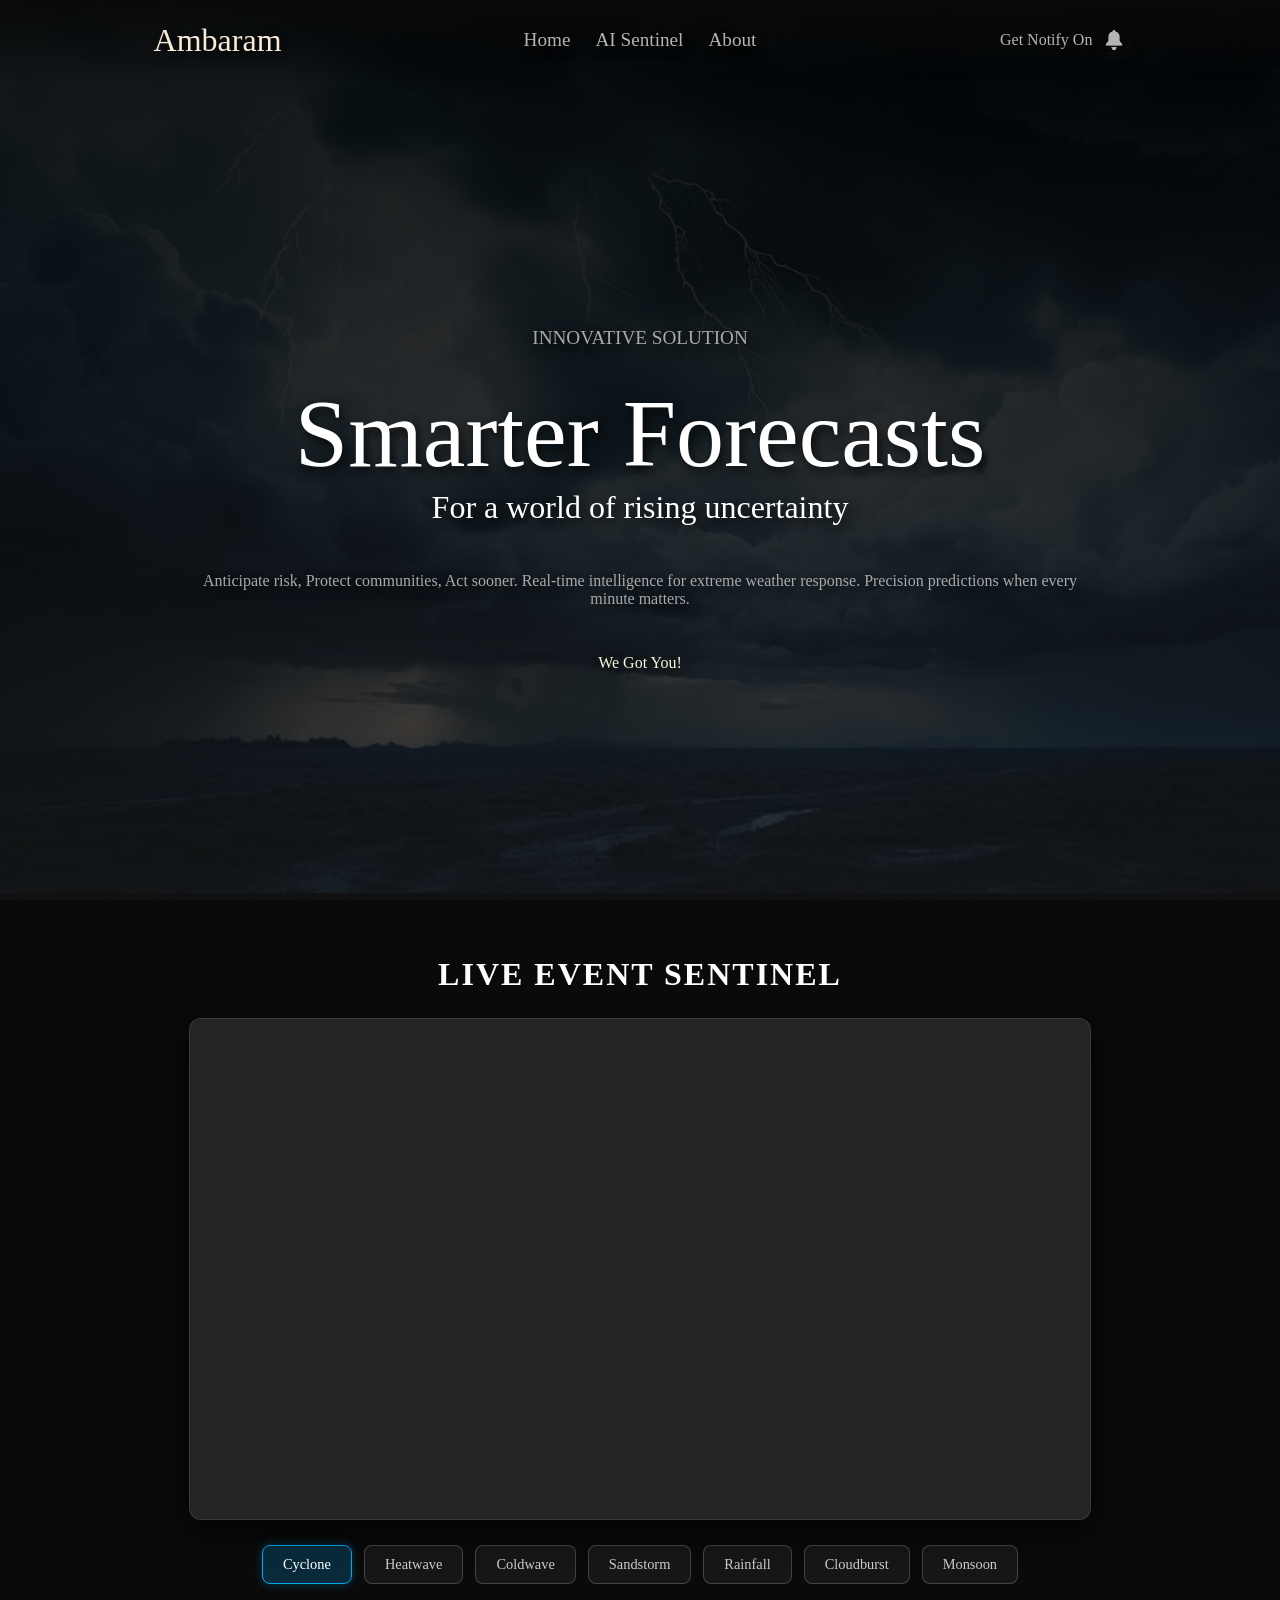
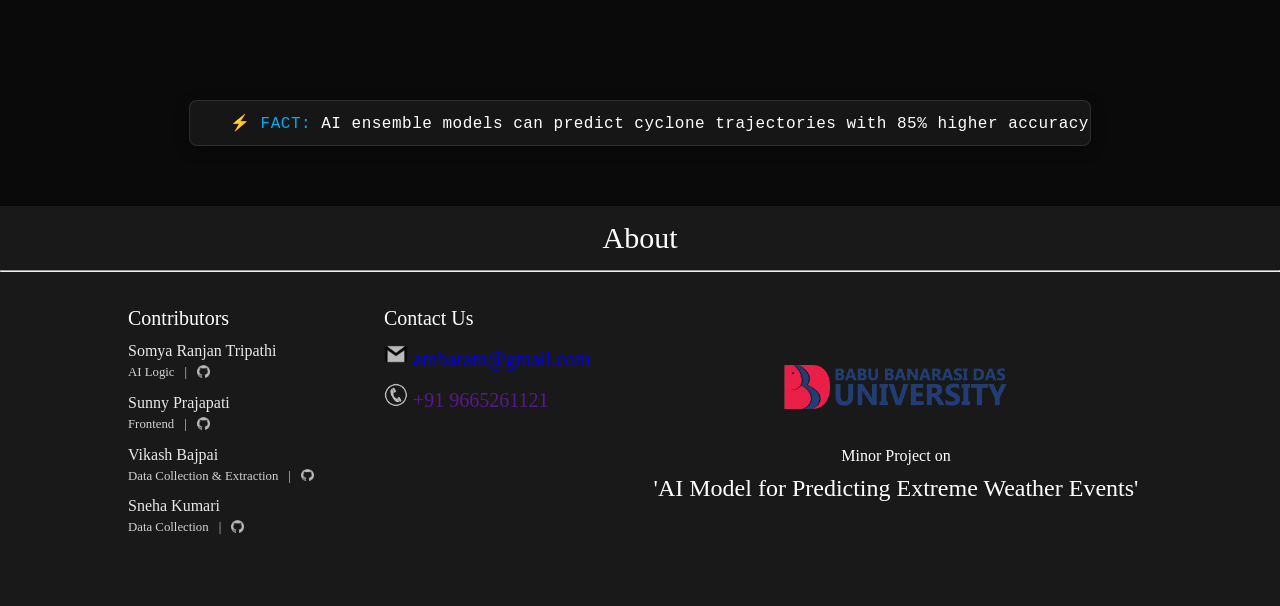
==== frontend/index.html @ 075142bf "dashboard reverse pooling version 2.6" ====
<!doctype html>

<html lang="en">
    <head>
        <meta charset="UTF-8" />

        <meta name="viewport" content="width=device-width, initial-scale=1.0" />

        <title>Ambaram Sentinel</title>

        <link rel="stylesheet" href="ambaram.css" />

        <link rel="stylesheet" href="media.css" />

        <style>
            /* Protected Button Styles */

            .event-btn {
                background: rgba(255, 255, 255, 0.05) !important;

                color: #ccc !important;

                border: 1px solid rgba(255, 255, 255, 0.2) !important;

                padding: 10px 20px !important;

                border-radius: 8px !important;

                cursor: pointer !important;

                font-size: 0.9rem !important;

                transition: all 0.3s ease !important;

                font-family: inherit !important;

                display: inline-block !important;

                white-space: nowrap !important;

                margin: 0 !important;

                width: auto !important;
            }

            .event-btn:hover,
            .event-btn.active {
                background: rgba(0, 170, 255, 0.2) !important;

                border-color: #00acee !important;

                color: #fff !important;

                box-shadow: 0 0 10px rgba(0, 170, 255, 0.3) !important;
            }

            /* Ticker Styles */

            .fact-ticker-container {
                width: 100%;

                max-width: 900px;

                margin: 20px auto 60px auto; /* Provides space between map and footer */

                overflow: hidden;

                background: rgba(255, 255, 255, 0.05);

                border: 1px solid rgba(255, 255, 255, 0.1);

                border-radius: 8px;

                padding: 12px 0;

                position: relative;

                box-shadow: 0 4px 15px rgba(0, 0, 0, 0.3);
            }

            .fact-track {
                display: flex;

                white-space: nowrap;

                animation: scrollFacts 25s linear infinite;
            }

            .fact-track:hover {
                animation-play-state: paused;
            }

            .fact-item {
                display: inline-block;

                padding: 0 40px;

                color: #00acee;

                font-size: 1rem;

                font-weight: 500;

                font-family: monospace;

                letter-spacing: 0.5px;
            }

            .fact-item span {
                color: #fff;

                font-weight: normal;

                font-family: inherit;
            }

            @keyframes scrollFacts {
                0% {
                    transform: translateX(0);
                }

                100% {
                    transform: translateX(-50%);
                }
            }
        </style>
    </head>

    <body>
        <div class="header">
            <div class="title">
                <a id="amb" href="#">Ambaram</a>
            </div>

            <div class="menus">
                <a class="btn" href="#">Home</a>

                <a
                    class="btn"
                    href="https://minorprojectambaramsentinel-nk9ca7aekgnys7z7ebcirf.streamlit.app/"
                    target="_blank"
                    >AI Sentinel</a
                >

                <a class="btn" href="#">About</a>
            </div>

            <div class="contacts">
                <div class="dropdown">
                    <span>Get Notify On</span>

                    <a class="btn dropdownbtn" href="#"
                        ><img
                            id="notify"
                            src="assets/notification-icon-white.png"
                    /></a>

                    <div class="dropdown-cont">
                        <div>
                            <a class="cont" href="#">
                                <img id="mes" src="assets/messages-white.png" />
                            </a>
                        </div>

                        <div>
                            <a class="cont" href="#">
                                <img
                                    id="whats"
                                    src="assets/whatsapp-white.png"
                                />
                            </a>
                        </div>

                        <div>
                            <a class="cont" href="#">
                                <img
                                    id="tel"
                                    src="assets/telegram-white-3.png"
                                />
                            </a>
                        </div>
                    </div>
                </div>
            </div>
        </div>

        <div class="container">
            <div class="content">
                <div id="inov">
                    <p>INNOVATIVE SOLUTION</p>
                </div>

                <div id="intro">Smarter Forecasts</div>

                <div id="sub-intro">For a world of rising uncertainty</div>

                <div id="lorem">
                    <p>
                        Anticipate risk, Protect communities, Act sooner.
                        Real-time intelligence for extreme weather response.
                        Precision predictions when every minute matters.
                    </p>
                </div>

                <div id="got">We Got You!</div>
            </div>
        </div>

        <div
            class="dashboard"
            style="max-width: 900px; margin: 0 auto; padding-top: 20px"
        >
            <div>
                <span
                    style="
                        display: block;

                        font-size: 2rem;

                        color: #fff;

                        margin-bottom: 25px;

                        text-align: center;

                        font-weight: bold;

                        text-transform: uppercase;

                        letter-spacing: 2px;
                    "
                    >LIVE EVENT SENTINEL</span
                >

                <iframe
                    id="sentinel-map"
                    src="https://minorprojectambaramsentinel-nk9ca7aekgnys7z7ebcirf.streamlit.app/?embed=true&embed_options=show_footer=false&view=map&event=cyclone"
                    style="
                        border: 1px solid rgba(255, 255, 255, 0.1);

                        width: 100%;

                        height: 500px;

                        border-radius: 12px;

                        box-shadow: 0 10px 30px rgba(0, 0, 0, 0.8);

                        overflow: hidden;

                        background: #242424;
                    "
                    allowfullscreen=""
                    loading="lazy"
                >
                </iframe>

                <div
                    style="
                        display: flex !important;

                        flex-direction: row !important;

                        justify-content: center !important;

                        align-items: center !important;

                        gap: 12px !important;

                        margin-top: 25px !important;

                        width: 100% !important;

                        flex-wrap: wrap !important;
                    "
                >
                    <button
                        class="event-btn active"
                        onclick="switchEvent('cyclone', this)"
                    >
                        Cyclone
                    </button>

                    <button
                        class="event-btn"
                        onclick="switchEvent('heatwave', this)"
                    >
                        Heatwave
                    </button>

                    <button
                        class="event-btn"
                        onclick="switchEvent('coldwave', this)"
                    >
                        Coldwave
                    </button>

                    <button
                        class="event-btn"
                        onclick="switchEvent('sandstorm', this)"
                    >
                        Sandstorm
                    </button>

                    <button
                        class="event-btn"
                        onclick="switchEvent('rainfall', this)"
                    >
                        Rainfall
                    </button>

                    <button
                        class="event-btn"
                        onclick="switchEvent('cloudburst', this)"
                    >
                        Cloudburst
                    </button>

                    <button
                        class="event-btn"
                        onclick="switchEvent('monsoon', this)"
                    >
                        Monsoon
                    </button>
                </div>
            </div>
        </div>

        <div class="fact-ticker-container">
            <div class="fact-track">
                <div class="fact-item">
                    ⚡ FACT:

                    <span
                        >AI ensemble models can predict cyclone trajectories
                        with 85% higher accuracy.</span
                    >
                </div>

                <div class="fact-item">
                    🛰️ DID YOU KNOW:

                    <span
                        >INSAT-3D provides meteorological observations every 30
                        minutes.</span
                    >
                </div>

                <div class="fact-item">
                    🌍 FACT:

                    <span
                        >MOSDAC is the central data repository for all ISRO
                        space missions.</span
                    >
                </div>

                <div class="fact-item">
                    🔥 ALERT:

                    <span
                        >Heatwave anomalies are tracked using advanced thermal
                        infrared telemetry.</span
                    >
                </div>

                <div class="fact-item">
                    ⚡ FACT:

                    <span
                        >AI ensemble models can predict cyclone trajectories
                        with 85% higher accuracy.</span
                    >
                </div>

                <div class="fact-item">
                    🛰️ DID YOU KNOW:

                    <span
                        >INSAT-3D provides meteorological observations every 30
                        minutes.</span
                    >
                </div>

                <div class="fact-item">
                    🌍 FACT:

                    <span
                        >MOSDAC is the central data repository for all ISRO
                        space missions.</span
                    >
                </div>

                <div class="fact-item">
                    🔥 ALERT:

                    <span
                        >Heatwave anomalies are tracked using advanced thermal
                        infrared telemetry.</span
                    >
                </div>
            </div>
        </div>

        <div class="about-section">
            <div class="about-tag">About</div>

            <hr />

            <div class="about-content">
                <div class="contributors">
                    Contributors

                    <div class="name">
                        <li>Somya Ranjan Tripathi</li>

                        <div>
                            AI Logic <span>|</span>

                            <a
                                class="git-icon"
                                href="https://github.com/srtsubham"
                                target="_blank"
                            >
                                <img src="assets/github-white-icon.png" />
                            </a>
                        </div>
                    </div>

                    <div class="name">
                        <li>Sunny Prajapati</li>

                        <div>
                            Frontend <span>|</span>

                            <a class="git-icon" href="">
                                <img src="assets/github-white-icon.png" />
                            </a>
                        </div>
                    </div>

                    <div class="name">
                        <li>Vikash Bajpai</li>

                        <div>
                            Data Collection & Extraction <span>|</span>

                            <a class="git-icon" href="">
                                <img src="assets/github-white-icon.png" />
                            </a>
                        </div>
                    </div>

                    <div class="name">
                        <li>Sneha Kumari</li>

                        <div>
                            Data Collection <span>|</span>

                            <a class="git-icon" href="">
                                <img src="assets/github-white-icon.png" />
                            </a>
                        </div>
                    </div>
                </div>

                <div class="contact-us">
                    <div class="cont-us">
                        Contact Us

                        <a href="mailto:ambaram@gmail.com">
                            <img src="assets/gmail-icon-white-2.png" />

                            ambaram@gmail.com
                        </a>

                        <a href="">
                            <img src="assets/phone-white-2.png" /> +91
                            9665261121
                        </a>
                    </div>
                </div>

                <div class="university">
                    <div class="bbd-logo">
                        <a href="https://bbdu.ac.in">
                            <img src="assets/bbd-logo.png.webp" />
                        </a>
                    </div>

                    <div>
                        Minor Project on

                        <span
                            >'AI Model for Predicting Extreme Weather
                            Events'</span
                        >
                    </div>
                </div>
            </div>
        </div>

        <script>
            function switchEvent(eventType, btnElement) {
                // The 'cb' variable acts as a cache-buster forcing Streamlit to refresh the data immediately

                var iframe = document.getElementById("sentinel-map");

                var cacheBuster = new Date().getTime();

                iframe.src =
                    "https://minorprojectambaramsentinel-nk9ca7aekgnys7z7ebcirf.streamlit.app/?embed=true&embed_options=show_footer=false&view=map&event=" +
                    eventType +
                    "&cb=" +
                    cacheBuster;

                let buttons = document.getElementsByClassName("event-btn");

                for (let i = 0; i < buttons.length; i++) {
                    buttons[i].classList.remove("active");
                }

                btnElement.classList.add("active");
            }
        </script>
    </body>
</html>
---- frontend/ambaram.css ----
body {
    background-image:
        linear-gradient(rgba(0, 0, 0, 0.9), rgba(20, 20, 20, 0.8)),
        url("assets/stormy-clouds-3.jpg");

    background-size: cover;

    background-repeat: no-repeat;

    background-color: rgba(10, 10, 10, 1);

    margin: 0%;

    background-attachment: fixed;
}

a {
    text-decoration: none;
}

/* --- header section --- */

.header {
    display: grid;

    grid-template-columns: 1fr 2fr 1fr;

    align-content: center;

    padding-left: 12vw;

    padding-right: 12vw;

    height: 80px;

    gap: 30px;

    position: fixed;

    left: 0;

    top: 0;

    right: 0;

    z-index: 1000;

    background: linear-gradient(to bottom, rgba(10, 10, 10, 0.9), transparent);
}

.title {
    display: flex;

    justify-content: start;

    align-items: center;

    height: inherit;
}

#amb {
    color: antiquewhite;

    font-size: 2rem;

    text-shadow: 3px 5px 10px rgba(0, 0, 0, 0.8);
}

.menus {
    display: flex;

    justify-content: center;

    align-items: center;

    gap: 25px;

    height: inherit;

    text-align: center;
}

.btn {
    display: flex;

    justify-content: center;

    align-items: center;

    color: rgba(255, 255, 255, 0.7);

    font-size: 1.2rem;

    text-shadow: 3px 5px 10px rgba(0, 0, 0, 0.8);

    transition: all 0.3s;
}

.btn:hover {
    transform: scale(1.1);

    color: rgba(255, 255, 255, 1);
}

.contacts {
    display: flex;

    justify-content: end;

    align-items: center;

    gap: 10px;

    height: inherit;
}

.cont {
    display: flex;

    justify-content: center;

    align-items: center;

    opacity: 0.7;

    transition: all 0.3s;
}

.cont:hover {
    transform: scale(1.1);

    opacity: 1;
}

#notify {
    width: 1.5rem;

    height: 1.5rem;

    opacity: 0.7;

    box-shadow: 2px 5px 10px rgba(20, 20, 20, 0.6);
}

.cont img {
    width: 1.2rem;

    height: 1.2rem;

    box-shadow: 2px 5px 10px rgba(20, 20, 20, 0.6);
}

/* ---- dropdown ---- */

.dropdown {
    display: flex;

    justify-content: center;

    align-items: center;

    position: relative;

    height: inherit;

    font-size: 1rem;

    color: white;
}

.dropdown-cont {
    display: none;

    flex-direction: column;

    justify-content: center;

    align-items: center;

    position: absolute;

    top: 70px;

    border-radius: 10px;

    gap: 10px;

    color: whitesmoke;
}

.dropdown:hover .dropdownbtn {
    transform: scale(1.1);

    color: rgba(255, 255, 255, 1);
}

.dropdown:hover .dropdown-cont {
    display: flex;
}

.dropdown-cont a {
    color: rgba(255, 255, 255, 0.7);

    font-size: 1.1rem;
}

.dropdown-cont div {
    display: flex;

    align-items: center;

    justify-content: center;

    height: 45px;

    width: 180px;

    border: 2px solid rgba(119, 136, 153, 0.6);

    border-radius: 25px;

    box-shadow: 3px 5px 10px black;

    background-color: rgba(40, 40, 40, 0.5);

    text-shadow: 3px 5px 10px rgba(0, 0, 0, 0.8);

    transition: all 0.3s;
}

.dropdown-cont div:hover {
    background-color: rgba(23, 63, 93, 0.5);
}

.dropdown-cont div:hover a {
    color: rgba(255, 255, 255, 1);
}

.dropdown-cont a:hover {
    transform: scale(1.1);

    opacity: 1;
}

.dropdown span {
    font-size: 1rem;

    margin-right: 10px;

    opacity: 0.7;

    text-align: center;

    transition: all 0.3s;
}

.dropdown:hover span {
    cursor: default;

    opacity: 1;

    transform: scale(1.05);
}

/* --- content body --- */

.container {
    display: flex;

    justify-content: center;

    align-items: center;

    margin-left: 12vw;

    margin-right: 12vw;

    /* Adjusted to make the sentinel text peek */

    height: 90vh;

    padding-top: 80px;
}

.content {
    display: flex;

    justify-content: center;

    flex-direction: column;

    align-items: center;
}

.content div {
    display: flex;

    align-items: center;

    justify-content: center;
}

#inov {
    display: flex;

    align-items: center;

    text-align: center;
}

#inov p {
    font-size: 1.2rem;

    border-radius: 30px;

    padding: 10px;

    text-shadow: 3px 5px 10px rgba(0, 0, 0, 0.8);

    color: darkgray;
}

#intro {
    font-size: 6rem;

    color: white;

    text-shadow: 3px 5px 10px rgba(0, 0, 0, 0.7);

    text-align: center;
}

#sub-intro {
    font-size: 2rem;

    padding: 0px;

    color: white;

    text-shadow: 3px 5px 10px rgba(0, 0, 0, 0.7);

    text-align: center;
}

#lorem {
    display: flex;

    padding: 30px;

    text-align: center;
}

#lorem p {
    color: darkgray;

    font-size: 1rem;

    text-shadow: 3px 5px 10px rgba(0, 0, 0, 0.7);
}

#got {
    color: beige;

    text-shadow: 3px 5px 10px rgba(0, 0, 0, 0.7);
}

/* --- map --- */

.dashboard {
    /* REMOVED FIXED HEIGHT TO FIX OVERLAP */

    height: auto;

    min-height: 80vh;

    display: flex;

    flex-direction: column;

    justify-content: center;

    align-items: center;

    padding: 20px 12vw 50px 12vw;

    background-color: transparent;
}

.dashboard div {
    width: 100%;

    display: flex;

    flex-direction: column;

    align-items: center;
}

.werhere {
    display: flex;

    flex-direction: column;

    justify-content: center;

    align-items: center;

    color: rgba(245, 245, 245, 1);

    background-color: rgba(20, 20, 20, 0.7);

    font-size: 1.2rem;

    height: 5%;

    width: 11%;

    margin-top: 5px;

    position: absolute;

    z-index: 100;

    box-shadow: 2px 5px 10px rgba(20, 20, 20, 0.6);

    text-shadow: 3px 5px 10px rgba(0, 0, 0, 1);

    border-radius: 30px;

    text-align: center;
}

.dashboard iframe {
    height: 500px; /* Fixed map height */

    width: 100%;

    opacity: 1; /* Made map fully opaque */

    border-radius: 12px;

    position: relative;

    border: none;

    background: #242424; /* Blends Streamlit grey borders */
}

/* --- about --- */

.about-section {
    background-color: rgba(25, 25, 25, 1);

    display: flex;

    flex-direction: column;

    gap: 15px;

    background-size: cover;

    padding-bottom: 30px;
}

.about-tag {
    color: white;

    font-size: 30px;

    display: flex;

    align-items: start;

    justify-content: center;

    margin-top: 15px;
}

hr {
    width: inherit;

    height: 0.1px;

    color: rgba(255, 255, 255, 0.2);

    margin: 0px;
}

.about-content {
    display: grid;

    grid-template-columns: 1fr 1fr 2fr;

    margin-left: 10vw;

    margin-right: 10vw;

    margin-top: 20px;

    margin-bottom: 40px;
}

.contributors {
    display: flex;

    flex-direction: column;

    justify-content: center;

    align-items: start;

    color: white;

    gap: 12px;

    font-size: 20px;
}

.name {
    display: flex;

    flex-direction: column;

    color: rgba(255, 255, 255, 0.9);

    font-size: 1rem;

    gap: 5px;
}

.name div {
    display: flex;

    gap: 10px;

    font-size: 0.8rem;

    color: rgba(255, 255, 255, 0.8);
}

.git-icon img {
    height: 0.8rem;

    width: 0.8rem;

    opacity: 0.7;
}

li {
    list-style: none;
}

.cont-us {
    display: flex;

    flex-direction: column;

    justify-content: center;

    align-items: start;

    font-size: 20px;

    color: white;

    gap: 12px;
}

.cont-us img {
    height: 1.5rem;

    width: 1.5rem;

    opacity: 0.7;
}

.university {
    display: flex;

    flex-direction: column;

    justify-content: center;

    align-items: center;

    gap: 15px;
}

.bbd-logo a {
    display: flex;

    justify-content: center;

    align-items: center;
}

.bbd-logo img {
    height: 60%;
}

.university div {
    color: white;

    font-size: 1rem;

    display: flex;

    flex-direction: column;

    justify-content: center;

    align-items: center;

    gap: 10px;
}

.university span {
    color: white;

    font-size: 1.5rem;

    display: flex;

    align-items: center;

    justify-content: center;

    text-align: center;
}
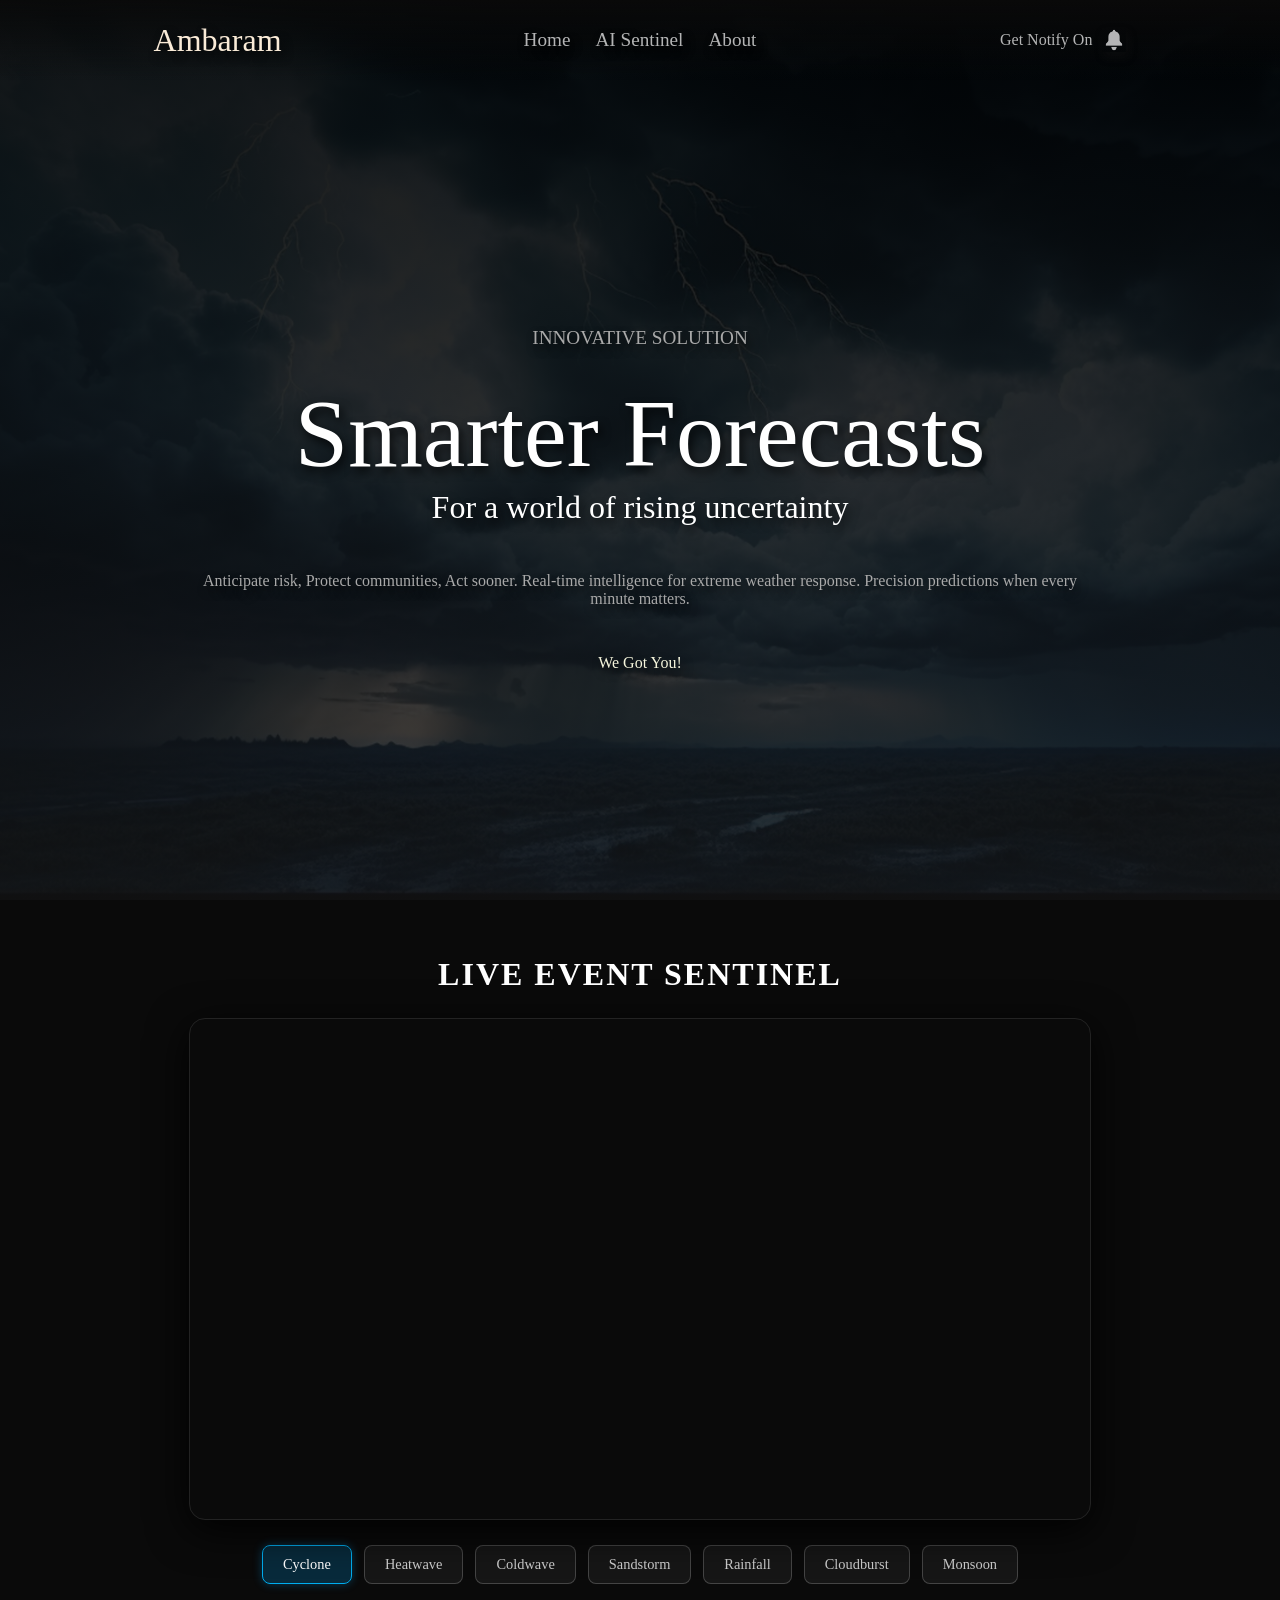
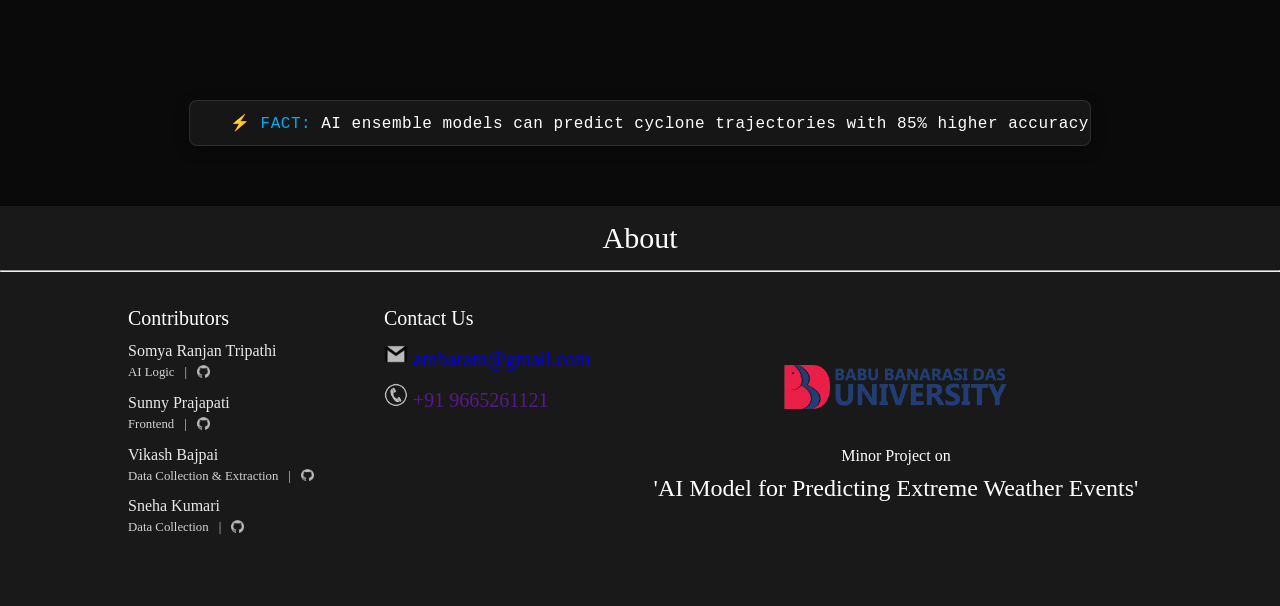
==== commit 7f6a3783: "mobil;e version optimization version 2.8" ====
--- a/frontend/index.html
+++ b/frontend/index.html
@@ -1,167 +1,107 @@
 <!doctype html>
-
 <html lang="en">
     <head>
         <meta charset="UTF-8" />
-
         <meta name="viewport" content="width=device-width, initial-scale=1.0" />
-
         <title>Ambaram Sentinel</title>
-
         <link rel="stylesheet" href="ambaram.css" />
-
         <link rel="stylesheet" href="media.css" />
-
         <style>
-            /* Protected Button Styles */
-
             .event-btn {
                 background: rgba(255, 255, 255, 0.05) !important;
-
                 color: #ccc !important;
-
                 border: 1px solid rgba(255, 255, 255, 0.2) !important;
-
                 padding: 10px 20px !important;
-
                 border-radius: 8px !important;
-
                 cursor: pointer !important;
-
                 font-size: 0.9rem !important;
-
                 transition: all 0.3s ease !important;
-
                 font-family: inherit !important;
-
                 display: inline-block !important;
-
                 white-space: nowrap !important;
-
                 margin: 0 !important;
-
                 width: auto !important;
             }
-
             .event-btn:hover,
             .event-btn.active {
                 background: rgba(0, 170, 255, 0.2) !important;
-
                 border-color: #00acee !important;
-
                 color: #fff !important;
-
                 box-shadow: 0 0 10px rgba(0, 170, 255, 0.3) !important;
             }
-
-            /* Ticker Styles */
-
             .fact-ticker-container {
                 width: 100%;
-
                 max-width: 900px;
-
-                margin: 20px auto 60px auto; /* Provides space between map and footer */
-
+                margin: 20px auto 60px auto;
                 overflow: hidden;
-
                 background: rgba(255, 255, 255, 0.05);
-
                 border: 1px solid rgba(255, 255, 255, 0.1);
-
                 border-radius: 8px;
-
                 padding: 12px 0;
-
                 position: relative;
-
                 box-shadow: 0 4px 15px rgba(0, 0, 0, 0.3);
             }
-
             .fact-track {
                 display: flex;
-
                 white-space: nowrap;
-
                 animation: scrollFacts 25s linear infinite;
             }
-
             .fact-track:hover {
                 animation-play-state: paused;
             }
-
             .fact-item {
                 display: inline-block;
-
                 padding: 0 40px;
-
                 color: #00acee;
-
                 font-size: 1rem;
-
                 font-weight: 500;
-
                 font-family: monospace;
-
                 letter-spacing: 0.5px;
             }
-
             .fact-item span {
                 color: #fff;
-
                 font-weight: normal;
-
                 font-family: inherit;
             }
-
             @keyframes scrollFacts {
                 0% {
                     transform: translateX(0);
                 }
-
                 100% {
                     transform: translateX(-50%);
                 }
             }
         </style>
     </head>
-
     <body>
         <div class="header">
             <div class="title">
                 <a id="amb" href="#">Ambaram</a>
             </div>
-
             <div class="menus">
                 <a class="btn" href="#">Home</a>
-
                 <a
                     class="btn"
                     href="https://minorprojectambaramsentinel-nk9ca7aekgnys7z7ebcirf.streamlit.app/"
                     target="_blank"
                     >AI Sentinel</a
                 >
-
                 <a class="btn" href="#">About</a>
             </div>
-
             <div class="contacts">
                 <div class="dropdown">
                     <span>Get Notify On</span>
-
                     <a class="btn dropdownbtn" href="#"
                         ><img
                             id="notify"
                             src="assets/notification-icon-white.png"
                     /></a>
-
                     <div class="dropdown-cont">
                         <div>
                             <a class="cont" href="#">
                                 <img id="mes" src="assets/messages-white.png" />
                             </a>
                         </div>
-
                         <div>
                             <a class="cont" href="#">
                                 <img
@@ -170,7 +110,6 @@
                                 />
                             </a>
                         </div>
-
                         <div>
                             <a class="cont" href="#">
                                 <img
@@ -189,11 +128,8 @@
                 <div id="inov">
                     <p>INNOVATIVE SOLUTION</p>
                 </div>
-
                 <div id="intro">Smarter Forecasts</div>
-
                 <div id="sub-intro">For a world of rising uncertainty</div>
-
                 <div id="lorem">
                     <p>
                         Anticipate risk, Protect communities, Act sooner.
@@ -201,7 +137,6 @@
                         Precision predictions when every minute matters.
                     </p>
                 </div>
-
                 <div id="got">We Got You!</div>
             </div>
         </div>
@@ -214,63 +149,58 @@
                 <span
                     style="
                         display: block;
-
                         font-size: 2rem;
-
                         color: #fff;
-
                         margin-bottom: 25px;
-
                         text-align: center;
-
                         font-weight: bold;
-
                         text-transform: uppercase;
-
                         letter-spacing: 2px;
                     "
                     >LIVE EVENT SENTINEL</span
                 >
 
-                <iframe
-                    id="sentinel-map"
-                    src="https://minorprojectambaramsentinel-nk9ca7aekgnys7z7ebcirf.streamlit.app/?embed=true&embed_options=show_footer=false&view=map&event=cyclone"
+                <div
+                    class="map-wrapper"
                     style="
+                        position: relative;
+                        width: 100%;
+                        height: 500px;
+                        border-radius: 16px;
                         border: 1px solid rgba(255, 255, 255, 0.1);
-
-                        width: 100%;
-
-                        height: 500px;
-
-                        border-radius: 12px;
-
-                        box-shadow: 0 10px 30px rgba(0, 0, 0, 0.8);
-
+                        box-shadow: 0 10px 40px rgba(0, 0, 0, 0.9);
                         overflow: hidden;
-
-                        background: #242424;
+                        background: transparent;
                     "
-                    allowfullscreen=""
-                    loading="lazy"
                 >
-                </iframe>
+                    <iframe
+                        id="sentinel-map"
+                        src="https://minorprojectambaramsentinel-nk9ca7aekgnys7z7ebcirf.streamlit.app/?embed=true&embed_options=show_footer=false&view=map&event=cyclone"
+                        style="
+                            position: absolute;
+                            top: 48%;
+                            left: 50%;
+                            width: 110%;
+                            height: 120%;
+                            transform: translate(-50%, -50%);
+                            border: none;
+                            background: transparent;
+                        "
+                        allowfullscreen=""
+                        loading="lazy"
+                    >
+                    </iframe>
+                </div>
 
                 <div
                     style="
                         display: flex !important;
-
                         flex-direction: row !important;
-
                         justify-content: center !important;
-
                         align-items: center !important;
-
                         gap: 12px !important;
-
                         margin-top: 25px !important;
-
                         width: 100% !important;
-
                         flex-wrap: wrap !important;
                     "
                 >
@@ -280,42 +210,36 @@
                     >
                         Cyclone
                     </button>
-
                     <button
                         class="event-btn"
                         onclick="switchEvent('heatwave', this)"
                     >
                         Heatwave
                     </button>
-
                     <button
                         class="event-btn"
                         onclick="switchEvent('coldwave', this)"
                     >
                         Coldwave
                     </button>
-
                     <button
                         class="event-btn"
                         onclick="switchEvent('sandstorm', this)"
                     >
                         Sandstorm
                     </button>
-
                     <button
                         class="event-btn"
                         onclick="switchEvent('rainfall', this)"
                     >
                         Rainfall
                     </button>
-
                     <button
                         class="event-btn"
                         onclick="switchEvent('cloudburst', this)"
                     >
                         Cloudburst
                     </button>
-
                     <button
                         class="event-btn"
                         onclick="switchEvent('monsoon', this)"
@@ -330,70 +254,55 @@
             <div class="fact-track">
                 <div class="fact-item">
                     ⚡ FACT:
-
                     <span
                         >AI ensemble models can predict cyclone trajectories
                         with 85% higher accuracy.</span
                     >
                 </div>
-
                 <div class="fact-item">
                     🛰️ DID YOU KNOW:
-
                     <span
                         >INSAT-3D provides meteorological observations every 30
                         minutes.</span
                     >
                 </div>
-
                 <div class="fact-item">
                     🌍 FACT:
-
                     <span
                         >MOSDAC is the central data repository for all ISRO
                         space missions.</span
                     >
                 </div>
-
                 <div class="fact-item">
                     🔥 ALERT:
-
                     <span
                         >Heatwave anomalies are tracked using advanced thermal
                         infrared telemetry.</span
                     >
                 </div>
-
                 <div class="fact-item">
                     ⚡ FACT:
-
                     <span
                         >AI ensemble models can predict cyclone trajectories
                         with 85% higher accuracy.</span
                     >
                 </div>
-
                 <div class="fact-item">
                     🛰️ DID YOU KNOW:
-
                     <span
                         >INSAT-3D provides meteorological observations every 30
                         minutes.</span
                     >
                 </div>
-
                 <div class="fact-item">
                     🌍 FACT:
-
                     <span
                         >MOSDAC is the central data repository for all ISRO
                         space missions.</span
                     >
                 </div>
-
                 <div class="fact-item">
                     🔥 ALERT:
-
                     <span
                         >Heatwave anomalies are tracked using advanced thermal
                         infrared telemetry.</span
@@ -404,19 +313,14 @@
 
         <div class="about-section">
             <div class="about-tag">About</div>
-
             <hr />
-
             <div class="about-content">
                 <div class="contributors">
                     Contributors
-
                     <div class="name">
                         <li>Somya Ranjan Tripathi</li>
-
                         <div>
                             AI Logic <span>|</span>
-
                             <a
                                 class="git-icon"
                                 href="https://github.com/srtsubham"
@@ -426,71 +330,55 @@
                             </a>
                         </div>
                     </div>
-
                     <div class="name">
                         <li>Sunny Prajapati</li>
-
                         <div>
                             Frontend <span>|</span>
-
                             <a class="git-icon" href="">
                                 <img src="assets/github-white-icon.png" />
                             </a>
                         </div>
                     </div>
-
                     <div class="name">
                         <li>Vikash Bajpai</li>
-
                         <div>
                             Data Collection & Extraction <span>|</span>
-
                             <a class="git-icon" href="">
                                 <img src="assets/github-white-icon.png" />
                             </a>
                         </div>
                     </div>
-
                     <div class="name">
                         <li>Sneha Kumari</li>
-
                         <div>
                             Data Collection <span>|</span>
-
                             <a class="git-icon" href="">
                                 <img src="assets/github-white-icon.png" />
                             </a>
                         </div>
                     </div>
                 </div>
-
                 <div class="contact-us">
                     <div class="cont-us">
                         Contact Us
-
                         <a href="mailto:ambaram@gmail.com">
                             <img src="assets/gmail-icon-white-2.png" />
-
                             ambaram@gmail.com
                         </a>
-
                         <a href="">
                             <img src="assets/phone-white-2.png" /> +91
                             9665261121
                         </a>
                     </div>
                 </div>
-
                 <div class="university">
                     <div class="bbd-logo">
                         <a href="https://bbdu.ac.in">
                             <img src="assets/bbd-logo.png.webp" />
                         </a>
                     </div>
-
                     <div>
                         Minor Project on
-
                         <span
                             >'AI Model for Predicting Extreme Weather
                             Events'</span
@@ -502,12 +390,8 @@
 
         <script>
             function switchEvent(eventType, btnElement) {
-                // The 'cb' variable acts as a cache-buster forcing Streamlit to refresh the data immediately
-
                 var iframe = document.getElementById("sentinel-map");
-
                 var cacheBuster = new Date().getTime();
-
                 iframe.src =
                     "https://minorprojectambaramsentinel-nk9ca7aekgnys7z7ebcirf.streamlit.app/?embed=true&embed_options=show_footer=false&view=map&event=" +
                     eventType +
@@ -515,11 +399,9 @@
                     cacheBuster;
 
                 let buttons = document.getElementsByClassName("event-btn");
-
                 for (let i = 0; i < buttons.length; i++) {
                     buttons[i].classList.remove("active");
                 }
-
                 btnElement.classList.add("active");
             }
         </script>
--- a/frontend/media.css
+++ b/frontend/media.css
@@ -0,0 +1,71 @@
+@media screen and (max-width: 768px) {
+    .header {
+        display: flex;
+        flex-direction: column;
+        height: auto;
+        padding: 15px 5vw;
+        gap: 15px;
+        position: relative;
+        background: rgba(10, 10, 10, 0.95);
+    }
+    .title {
+        justify-content: center;
+    }
+    .menus {
+        flex-wrap: wrap;
+        gap: 15px;
+    }
+    .contacts {
+        justify-content: center;
+    }
+    .dropdown-cont {
+        top: 35px;
+    }
+    .container {
+        margin-left: 5vw;
+        margin-right: 5vw;
+        height: auto;
+        min-height: 80vh;
+        padding-top: 40px;
+    }
+    #intro {
+        font-size: 3rem;
+    }
+    #sub-intro {
+        font-size: 1.5rem;
+    }
+    #inov p {
+        font-size: 1rem;
+    }
+    .dashboard {
+        padding: 20px 5vw;
+        margin: 20px auto;
+    }
+    .dashboard span {
+        font-size: 1.5rem !important;
+    }
+    .dashboard iframe {
+        height: 350px !important;
+    }
+    .event-btn {
+        font-size: 0.8rem !important;
+        padding: 8px 12px !important;
+    }
+    .about-content {
+        grid-template-columns: 1fr;
+        gap: 40px;
+        margin-left: 5vw;
+        margin-right: 5vw;
+        text-align: center;
+    }
+    .contributors,
+    .cont-us {
+        align-items: center;
+    }
+    .name div {
+        justify-content: center;
+    }
+    .fact-item {
+        font-size: 0.85rem;
+    }
+}
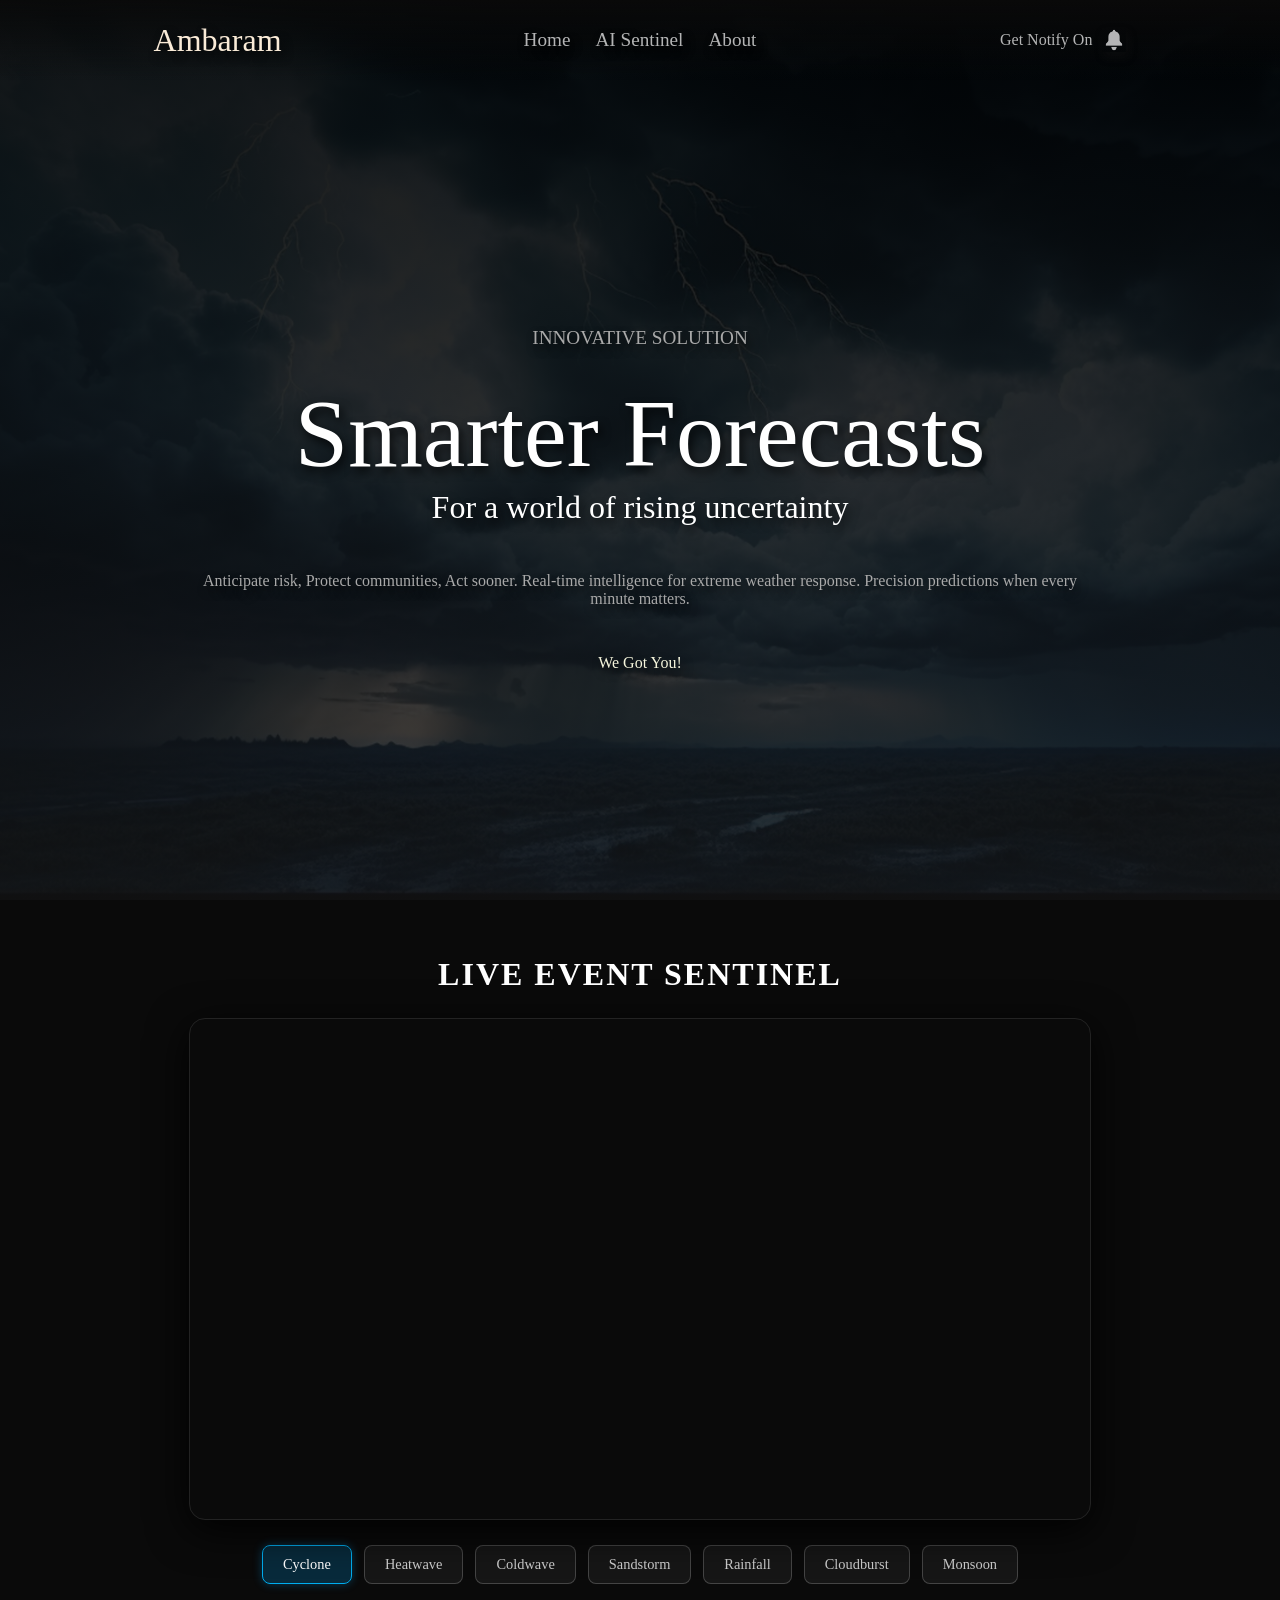
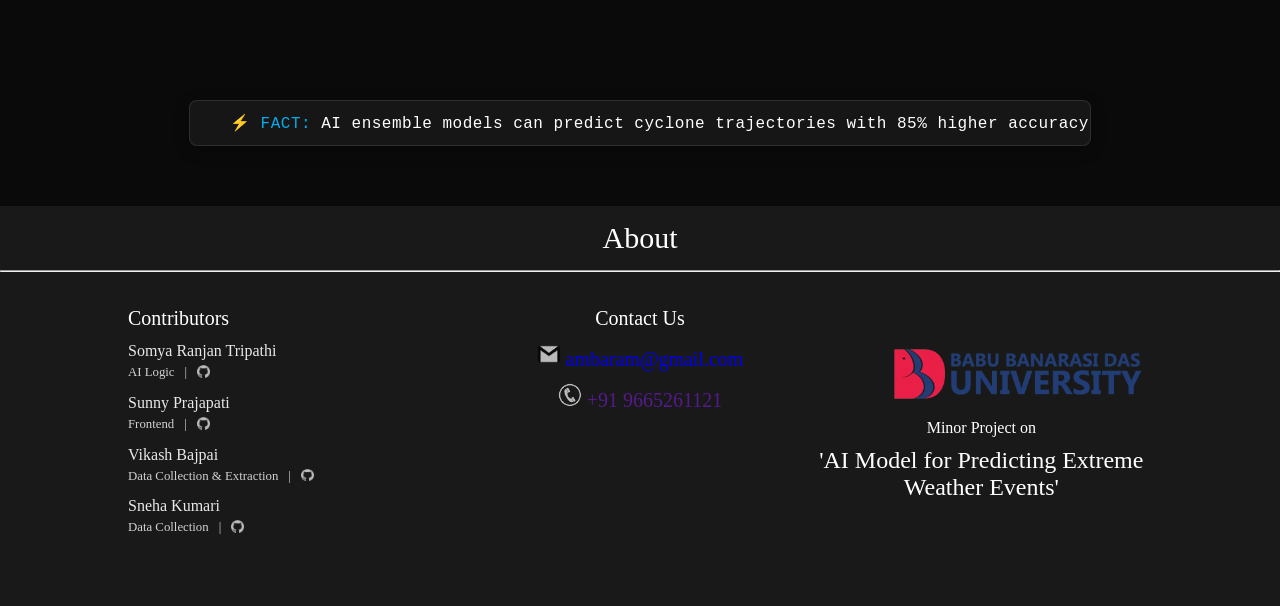
==== commit b5f25e2b: "Major Mobile View Update version 2.9" ====
--- a/frontend/index.html
+++ b/frontend/index.html
@@ -29,6 +29,7 @@
                 color: #fff !important;
                 box-shadow: 0 0 10px rgba(0, 170, 255, 0.3) !important;
             }
+
             .fact-ticker-container {
                 width: 100%;
                 max-width: 900px;
@@ -147,6 +148,7 @@
         >
             <div>
                 <span
+                    class="dashboard-title"
                     style="
                         display: block;
                         font-size: 2rem;
@@ -178,10 +180,10 @@
                         src="https://minorprojectambaramsentinel-nk9ca7aekgnys7z7ebcirf.streamlit.app/?embed=true&embed_options=show_footer=false&view=map&event=cyclone"
                         style="
                             position: absolute;
-                            top: 48%;
+                            top: 50%;
                             left: 50%;
                             width: 110%;
-                            height: 120%;
+                            height: 115%;
                             transform: translate(-50%, -50%);
                             border: none;
                             background: transparent;
--- a/frontend/ambaram.css
+++ b/frontend/ambaram.css
@@ -2,15 +2,10 @@
     background-image:
         linear-gradient(rgba(0, 0, 0, 0.9), rgba(20, 20, 20, 0.8)),
         url("assets/stormy-clouds-3.jpg");
-
     background-size: cover;
-
     background-repeat: no-repeat;
-
     background-color: rgba(10, 10, 10, 1);
-
-    margin: 0%;
-
+    margin: 0;
     background-attachment: fixed;
 }
 
@@ -18,179 +13,117 @@
     text-decoration: none;
 }
 
-/* --- header section --- */
-
 .header {
     display: grid;
-
     grid-template-columns: 1fr 2fr 1fr;
-
     align-content: center;
-
     padding-left: 12vw;
-
     padding-right: 12vw;
-
     height: 80px;
-
     gap: 30px;
-
     position: fixed;
-
     left: 0;
-
     top: 0;
-
     right: 0;
-
     z-index: 1000;
-
     background: linear-gradient(to bottom, rgba(10, 10, 10, 0.9), transparent);
 }
 
 .title {
     display: flex;
-
     justify-content: start;
-
-    align-items: center;
-
+    align-items: center;
     height: inherit;
 }
 
 #amb {
     color: antiquewhite;
-
     font-size: 2rem;
-
     text-shadow: 3px 5px 10px rgba(0, 0, 0, 0.8);
 }
 
 .menus {
     display: flex;
-
-    justify-content: center;
-
-    align-items: center;
-
+    justify-content: center;
+    align-items: center;
     gap: 25px;
-
     height: inherit;
-
     text-align: center;
 }
 
 .btn {
     display: flex;
-
-    justify-content: center;
-
-    align-items: center;
-
+    justify-content: center;
+    align-items: center;
     color: rgba(255, 255, 255, 0.7);
-
     font-size: 1.2rem;
-
     text-shadow: 3px 5px 10px rgba(0, 0, 0, 0.8);
-
     transition: all 0.3s;
 }
 
 .btn:hover {
     transform: scale(1.1);
-
     color: rgba(255, 255, 255, 1);
 }
 
 .contacts {
     display: flex;
-
     justify-content: end;
-
-    align-items: center;
-
+    align-items: center;
     gap: 10px;
-
     height: inherit;
 }
 
 .cont {
     display: flex;
-
-    justify-content: center;
-
-    align-items: center;
-
+    justify-content: center;
+    align-items: center;
     opacity: 0.7;
-
     transition: all 0.3s;
 }
 
 .cont:hover {
     transform: scale(1.1);
-
     opacity: 1;
 }
 
 #notify {
     width: 1.5rem;
-
     height: 1.5rem;
-
     opacity: 0.7;
-
     box-shadow: 2px 5px 10px rgba(20, 20, 20, 0.6);
 }
 
 .cont img {
     width: 1.2rem;
-
     height: 1.2rem;
-
     box-shadow: 2px 5px 10px rgba(20, 20, 20, 0.6);
 }
 
-/* ---- dropdown ---- */
-
 .dropdown {
     display: flex;
-
-    justify-content: center;
-
-    align-items: center;
-
+    justify-content: center;
+    align-items: center;
     position: relative;
-
     height: inherit;
-
     font-size: 1rem;
-
     color: white;
 }
 
 .dropdown-cont {
     display: none;
-
-    flex-direction: column;
-
-    justify-content: center;
-
-    align-items: center;
-
+    flex-direction: column;
+    justify-content: center;
+    align-items: center;
     position: absolute;
-
     top: 70px;
-
     border-radius: 10px;
-
     gap: 10px;
-
     color: whitesmoke;
 }
 
 .dropdown:hover .dropdownbtn {
     transform: scale(1.1);
-
     color: rgba(255, 255, 255, 1);
 }
 
@@ -200,31 +133,20 @@
 
 .dropdown-cont a {
     color: rgba(255, 255, 255, 0.7);
-
     font-size: 1.1rem;
 }
 
 .dropdown-cont div {
     display: flex;
-
-    align-items: center;
-
-    justify-content: center;
-
+    align-items: center;
+    justify-content: center;
     height: 45px;
-
     width: 180px;
-
     border: 2px solid rgba(119, 136, 153, 0.6);
-
     border-radius: 25px;
-
     box-shadow: 3px 5px 10px black;
-
     background-color: rgba(40, 40, 40, 0.5);
-
     text-shadow: 3px 5px 10px rgba(0, 0, 0, 0.8);
-
     transition: all 0.3s;
 }
 
@@ -238,311 +160,185 @@
 
 .dropdown-cont a:hover {
     transform: scale(1.1);
-
     opacity: 1;
 }
 
 .dropdown span {
     font-size: 1rem;
-
     margin-right: 10px;
-
     opacity: 0.7;
-
-    text-align: center;
-
+    text-align: center;
     transition: all 0.3s;
 }
 
 .dropdown:hover span {
     cursor: default;
-
     opacity: 1;
-
     transform: scale(1.05);
 }
 
-/* --- content body --- */
-
 .container {
     display: flex;
-
-    justify-content: center;
-
-    align-items: center;
-
+    justify-content: center;
+    align-items: center;
     margin-left: 12vw;
-
     margin-right: 12vw;
-
-    /* Adjusted to make the sentinel text peek */
-
     height: 90vh;
-
     padding-top: 80px;
 }
 
 .content {
     display: flex;
-
-    justify-content: center;
-
-    flex-direction: column;
-
+    justify-content: center;
+    flex-direction: column;
     align-items: center;
 }
 
 .content div {
     display: flex;
-
-    align-items: center;
-
-    justify-content: center;
-}
-
-#inov {
-    display: flex;
-
-    align-items: center;
-
-    text-align: center;
+    align-items: center;
+    justify-content: center;
 }
 
 #inov p {
     font-size: 1.2rem;
-
     border-radius: 30px;
-
     padding: 10px;
-
     text-shadow: 3px 5px 10px rgba(0, 0, 0, 0.8);
-
     color: darkgray;
 }
 
 #intro {
     font-size: 6rem;
-
-    color: white;
-
+    color: white;
     text-shadow: 3px 5px 10px rgba(0, 0, 0, 0.7);
-
     text-align: center;
 }
 
 #sub-intro {
     font-size: 2rem;
-
-    padding: 0px;
-
-    color: white;
-
+    padding: 0;
+    color: white;
     text-shadow: 3px 5px 10px rgba(0, 0, 0, 0.7);
-
     text-align: center;
 }
 
 #lorem {
     display: flex;
-
     padding: 30px;
-
     text-align: center;
 }
 
 #lorem p {
     color: darkgray;
-
     font-size: 1rem;
-
     text-shadow: 3px 5px 10px rgba(0, 0, 0, 0.7);
 }
 
 #got {
     color: beige;
-
     text-shadow: 3px 5px 10px rgba(0, 0, 0, 0.7);
 }
 
-/* --- map --- */
-
 .dashboard {
-    /* REMOVED FIXED HEIGHT TO FIX OVERLAP */
-
     height: auto;
-
     min-height: 80vh;
-
-    display: flex;
-
-    flex-direction: column;
-
-    justify-content: center;
-
-    align-items: center;
-
+    display: flex;
+    flex-direction: column;
+    justify-content: center;
+    align-items: center;
     padding: 20px 12vw 50px 12vw;
-
     background-color: transparent;
 }
 
 .dashboard div {
     width: 100%;
-
-    display: flex;
-
-    flex-direction: column;
-
+    display: flex;
+    flex-direction: column;
     align-items: center;
 }
 
 .werhere {
     display: flex;
-
-    flex-direction: column;
-
-    justify-content: center;
-
-    align-items: center;
-
+    flex-direction: column;
+    justify-content: center;
+    align-items: center;
     color: rgba(245, 245, 245, 1);
-
     background-color: rgba(20, 20, 20, 0.7);
-
     font-size: 1.2rem;
-
     height: 5%;
-
     width: 11%;
-
     margin-top: 5px;
-
     position: absolute;
-
     z-index: 100;
-
     box-shadow: 2px 5px 10px rgba(20, 20, 20, 0.6);
-
     text-shadow: 3px 5px 10px rgba(0, 0, 0, 1);
-
     border-radius: 30px;
-
-    text-align: center;
-}
-
-.dashboard iframe {
-    height: 500px; /* Fixed map height */
-
-    width: 100%;
-
-    opacity: 1; /* Made map fully opaque */
-
-    border-radius: 12px;
-
-    position: relative;
-
-    border: none;
-
-    background: #242424; /* Blends Streamlit grey borders */
-}
-
-/* --- about --- */
+    text-align: center;
+}
 
 .about-section {
     background-color: rgba(25, 25, 25, 1);
-
-    display: flex;
-
-    flex-direction: column;
-
+    display: flex;
+    flex-direction: column;
     gap: 15px;
-
     background-size: cover;
-
     padding-bottom: 30px;
 }
 
 .about-tag {
     color: white;
-
     font-size: 30px;
-
-    display: flex;
-
+    display: flex;
     align-items: start;
-
-    justify-content: center;
-
+    justify-content: center;
     margin-top: 15px;
 }
 
 hr {
     width: inherit;
-
     height: 0.1px;
-
     color: rgba(255, 255, 255, 0.2);
-
-    margin: 0px;
+    margin: 0;
 }
 
 .about-content {
     display: grid;
-
-    grid-template-columns: 1fr 1fr 2fr;
-
+    grid-template-columns: 1fr 1fr 1fr;
     margin-left: 10vw;
-
     margin-right: 10vw;
-
     margin-top: 20px;
-
     margin-bottom: 40px;
 }
 
 .contributors {
     display: flex;
-
-    flex-direction: column;
-
-    justify-content: center;
-
+    flex-direction: column;
+    justify-content: center;
     align-items: start;
-
-    color: white;
-
+    color: white;
     gap: 12px;
-
     font-size: 20px;
 }
 
 .name {
     display: flex;
-
-    flex-direction: column;
-
+    flex-direction: column;
     color: rgba(255, 255, 255, 0.9);
-
     font-size: 1rem;
-
     gap: 5px;
 }
 
 .name div {
     display: flex;
-
     gap: 10px;
-
     font-size: 0.8rem;
-
     color: rgba(255, 255, 255, 0.8);
 }
 
 .git-icon img {
     height: 0.8rem;
-
     width: 0.8rem;
-
     opacity: 0.7;
 }
 
@@ -552,78 +348,54 @@
 
 .cont-us {
     display: flex;
-
-    flex-direction: column;
-
-    justify-content: center;
-
-    align-items: start;
-
+    flex-direction: column;
+    justify-content: center;
+    align-items: center;
     font-size: 20px;
-
-    color: white;
-
+    color: white;
     gap: 12px;
 }
 
 .cont-us img {
     height: 1.5rem;
-
     width: 1.5rem;
-
     opacity: 0.7;
 }
 
 .university {
     display: flex;
-
-    flex-direction: column;
-
-    justify-content: center;
-
-    align-items: center;
-
+    flex-direction: column;
+    justify-content: center;
+    align-items: end;
     gap: 15px;
 }
 
 .bbd-logo a {
     display: flex;
-
-    justify-content: center;
-
+    justify-content: center;
     align-items: center;
 }
 
 .bbd-logo img {
-    height: 60%;
+    height: 60px;
 }
 
 .university div {
     color: white;
-
     font-size: 1rem;
-
-    display: flex;
-
-    flex-direction: column;
-
-    justify-content: center;
-
-    align-items: center;
-
+    display: flex;
+    flex-direction: column;
+    justify-content: center;
+    align-items: center;
     gap: 10px;
+    text-align: center;
 }
 
 .university span {
     color: white;
-
     font-size: 1.5rem;
-
-    display: flex;
-
-    align-items: center;
-
-    justify-content: center;
-
-    text-align: center;
-}
+    display: flex;
+    align-items: center;
+    justify-content: center;
+    text-align: center;
+}
--- a/frontend/media.css
+++ b/frontend/media.css
@@ -14,6 +14,7 @@
     .menus {
         flex-wrap: wrap;
         gap: 15px;
+        justify-content: center;
     }
     .contacts {
         justify-content: center;
@@ -29,43 +30,59 @@
         padding-top: 40px;
     }
     #intro {
-        font-size: 3rem;
+        font-size: 12vw;
     }
     #sub-intro {
-        font-size: 1.5rem;
+        font-size: 6vw;
     }
     #inov p {
-        font-size: 1rem;
+        font-size: 4vw;
     }
     .dashboard {
         padding: 20px 5vw;
         margin: 20px auto;
     }
-    .dashboard span {
-        font-size: 1.5rem !important;
+    .dashboard-title {
+        font-size: 6vw !important;
+        margin-bottom: 15px !important;
     }
-    .dashboard iframe {
-        height: 350px !important;
+    .map-wrapper {
+        height: 60vh !important;
+        min-height: 400px !important;
+    }
+    .map-wrapper iframe {
+        width: 140% !important;
+        height: 125% !important;
+        left: 50% !important;
+        top: 50% !important;
+        transform: translate(-50%, -50%) !important;
     }
     .event-btn {
         font-size: 0.8rem !important;
         padding: 8px 12px !important;
+        margin: 5px !important;
     }
     .about-content {
-        grid-template-columns: 1fr;
-        gap: 40px;
-        margin-left: 5vw;
-        margin-right: 5vw;
-        text-align: center;
+        display: flex !important;
+        flex-direction: column !important;
+        gap: 40px !important;
+        margin-left: 5vw !important;
+        margin-right: 5vw !important;
     }
     .contributors,
-    .cont-us {
-        align-items: center;
+    .cont-us,
+    .university {
+        align-items: center !important;
+        text-align: center !important;
+        width: 100% !important;
     }
     .name div {
-        justify-content: center;
+        justify-content: center !important;
+    }
+    .fact-ticker-container {
+        margin: 20px auto 40px auto !important;
     }
     .fact-item {
-        font-size: 0.85rem;
+        font-size: 0.85rem !important;
     }
 }
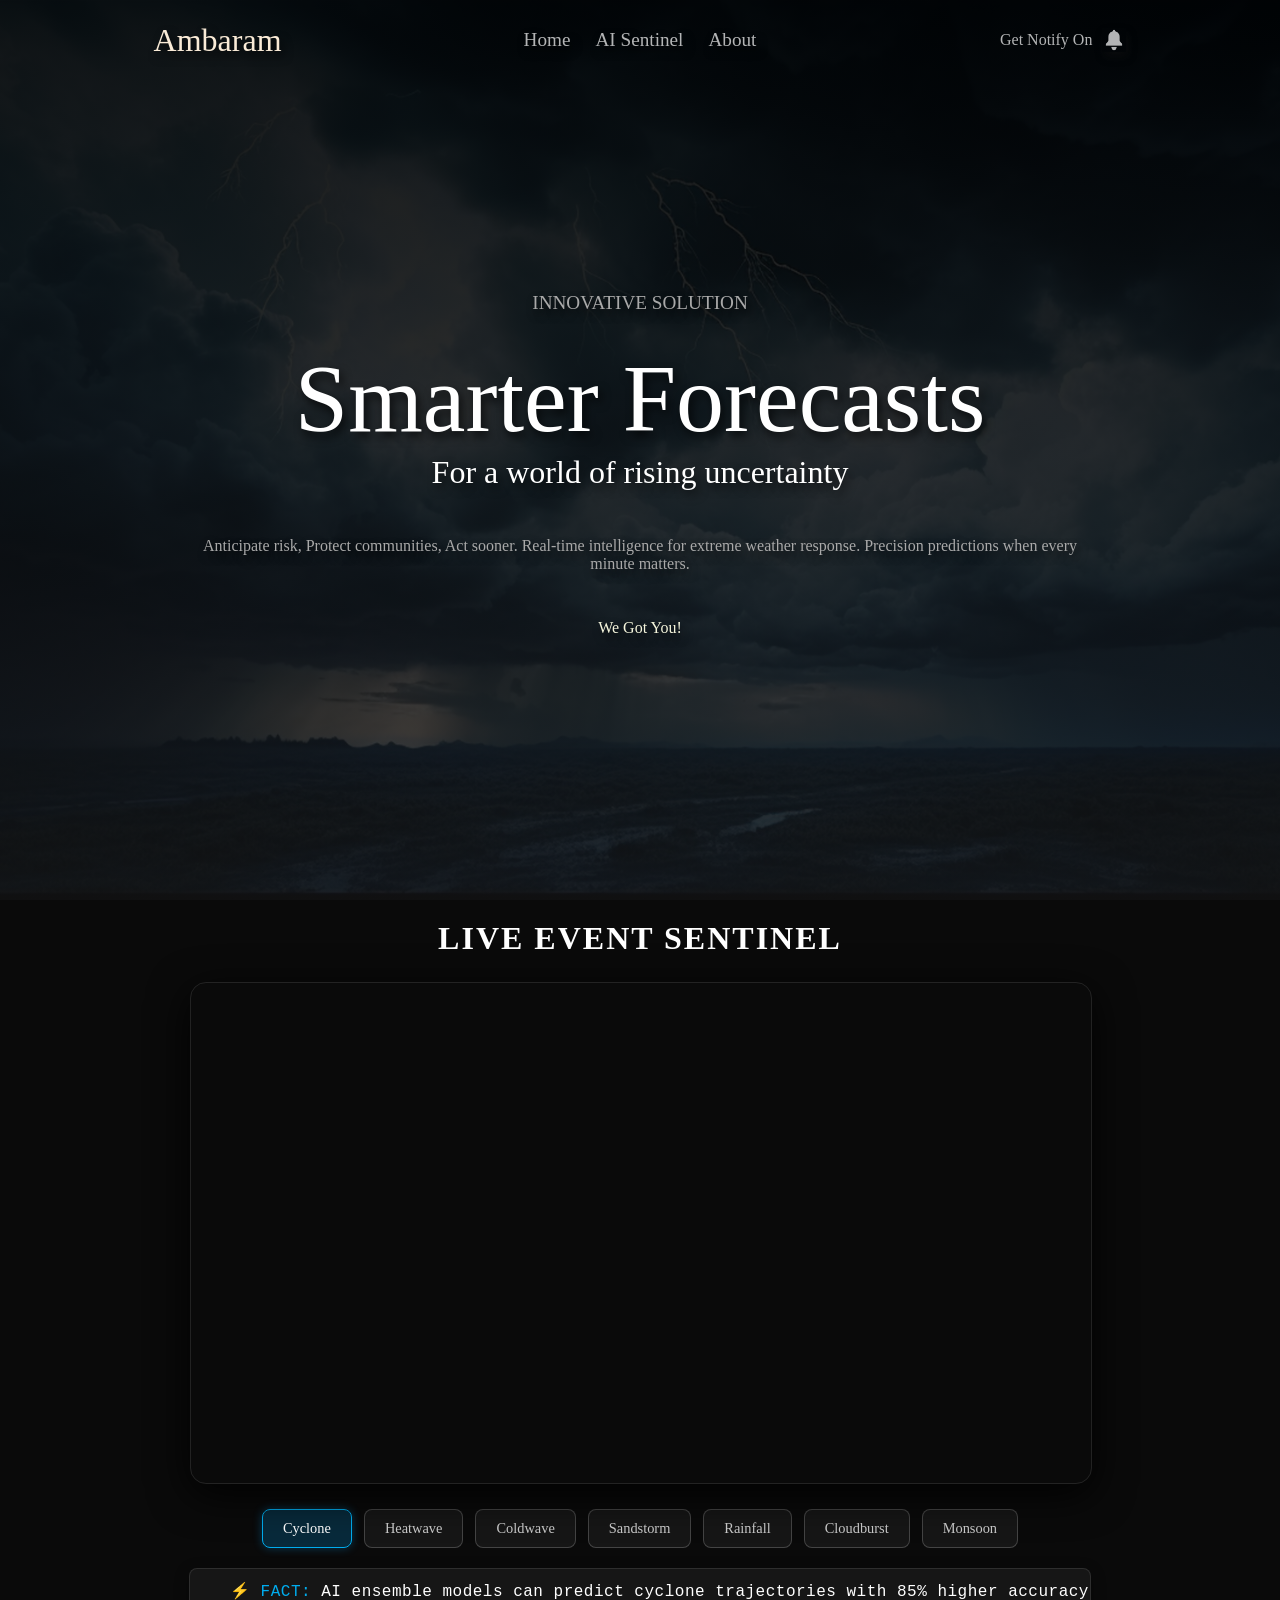
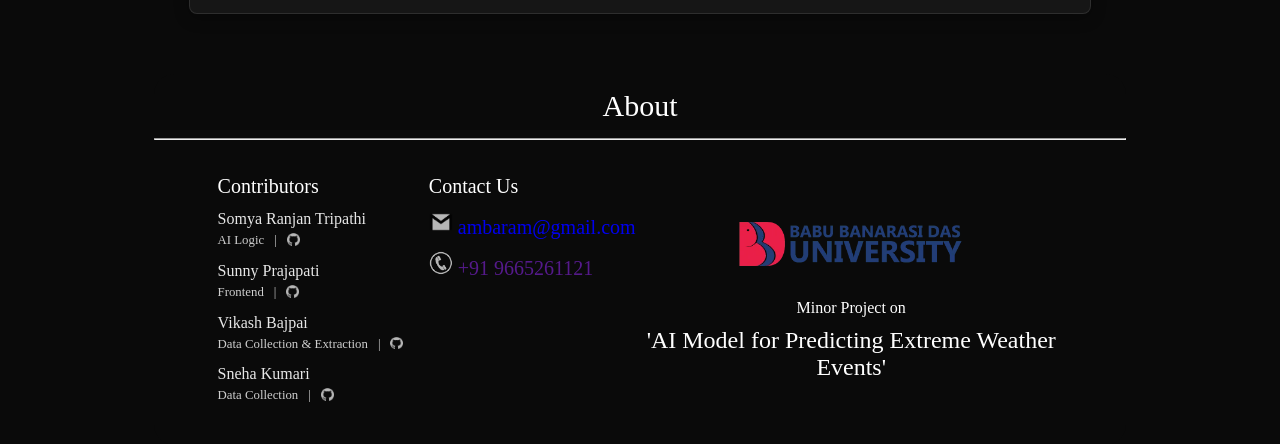
==== commit dd00faf7: "frontend update" ====
--- a/frontend/index.html
+++ b/frontend/index.html
@@ -1,155 +1,151 @@
 <!doctype html>
 <html lang="en">
-    <head>
-        <meta charset="UTF-8" />
-        <meta name="viewport" content="width=device-width, initial-scale=1.0" />
-        <title>Ambaram Sentinel</title>
-        <link rel="stylesheet" href="ambaram.css" />
-        <link rel="stylesheet" href="media.css" />
-        <style>
-            .event-btn {
-                background: rgba(255, 255, 255, 0.05) !important;
-                color: #ccc !important;
-                border: 1px solid rgba(255, 255, 255, 0.2) !important;
-                padding: 10px 20px !important;
-                border-radius: 8px !important;
-                cursor: pointer !important;
-                font-size: 0.9rem !important;
-                transition: all 0.3s ease !important;
-                font-family: inherit !important;
-                display: inline-block !important;
-                white-space: nowrap !important;
-                margin: 0 !important;
-                width: auto !important;
+
+<head>
+    <meta charset="UTF-8" />
+    <meta name="viewport" content="width=device-width, initial-scale=1.0" />
+    <title>Ambaram Sentinel</title>
+    <!-- <link rel="stylesheet" href="ambaram.css" /> -->
+    <link rel="stylesheet" href="main.css">
+    <link rel="stylesheet" href="header.css">
+    <link rel="stylesheet" href="body.css">
+    <link rel="stylesheet" href="map.css">
+    <link rel="stylesheet" href="about.css">
+    <link rel="stylesheet" href="media.css" />
+    <style>
+        .event-btn {
+            background: rgba(255, 255, 255, 0.05) !important;
+            color: #ccc !important;
+            border: 1px solid rgba(255, 255, 255, 0.2) !important;
+            padding: 10px 20px !important;
+            border-radius: 8px !important;
+            cursor: pointer !important;
+            font-size: 0.9rem !important;
+            transition: all 0.3s ease !important;
+            font-family: inherit !important;
+            display: inline-block !important;
+            white-space: nowrap !important;
+            margin: 0 !important;
+            width: auto !important;
+        }
+
+        .event-btn:hover,
+        .event-btn.active {
+            background: rgba(0, 170, 255, 0.2) !important;
+            border-color: #00acee !important;
+            color: #fff !important;
+            box-shadow: 0 0 10px rgba(0, 170, 255, 0.3) !important;
+        }
+
+        .fact-ticker-container {
+            width: 100%;
+            max-width: 900px;
+            margin: 20px auto 60px auto;
+            overflow: hidden;
+            background: rgba(255, 255, 255, 0.05);
+            border: 1px solid rgba(255, 255, 255, 0.1);
+            border-radius: 8px;
+            padding: 12px 0;
+            position: relative;
+            box-shadow: 0 4px 15px rgba(0, 0, 0, 0.3);
+        }
+
+        .fact-track {
+            display: flex;
+            white-space: nowrap;
+            animation: scrollFacts 25s linear infinite;
+        }
+
+        .fact-track:hover {
+            animation-play-state: paused;
+        }
+
+        .fact-item {
+            display: inline-block;
+            padding: 0 40px;
+            color: #00acee;
+            font-size: 1rem;
+            font-weight: 500;
+            font-family: monospace;
+            letter-spacing: 0.5px;
+        }
+
+        .fact-item span {
+            color: #fff;
+            font-weight: normal;
+            font-family: inherit;
+        }
+
+        @keyframes scrollFacts {
+            0% {
+                transform: translateX(0);
             }
-            .event-btn:hover,
-            .event-btn.active {
-                background: rgba(0, 170, 255, 0.2) !important;
-                border-color: #00acee !important;
-                color: #fff !important;
-                box-shadow: 0 0 10px rgba(0, 170, 255, 0.3) !important;
+
+            100% {
+                transform: translateX(-50%);
             }
-
-            .fact-ticker-container {
-                width: 100%;
-                max-width: 900px;
-                margin: 20px auto 60px auto;
-                overflow: hidden;
-                background: rgba(255, 255, 255, 0.05);
-                border: 1px solid rgba(255, 255, 255, 0.1);
-                border-radius: 8px;
-                padding: 12px 0;
-                position: relative;
-                box-shadow: 0 4px 15px rgba(0, 0, 0, 0.3);
-            }
-            .fact-track {
-                display: flex;
-                white-space: nowrap;
-                animation: scrollFacts 25s linear infinite;
-            }
-            .fact-track:hover {
-                animation-play-state: paused;
-            }
-            .fact-item {
-                display: inline-block;
-                padding: 0 40px;
-                color: #00acee;
-                font-size: 1rem;
-                font-weight: 500;
-                font-family: monospace;
-                letter-spacing: 0.5px;
-            }
-            .fact-item span {
-                color: #fff;
-                font-weight: normal;
-                font-family: inherit;
-            }
-            @keyframes scrollFacts {
-                0% {
-                    transform: translateX(0);
-                }
-                100% {
-                    transform: translateX(-50%);
-                }
-            }
-        </style>
-    </head>
-    <body>
-        <div class="header">
-            <div class="title">
-                <a id="amb" href="#">Ambaram</a>
-            </div>
-            <div class="menus">
-                <a class="btn" href="#">Home</a>
-                <a
-                    class="btn"
-                    href="https://minorprojectambaramsentinel-nk9ca7aekgnys7z7ebcirf.streamlit.app/"
-                    target="_blank"
-                    >AI Sentinel</a
-                >
-                <a class="btn" href="#">About</a>
-            </div>
-            <div class="contacts">
-                <div class="dropdown">
-                    <span>Get Notify On</span>
-                    <a class="btn dropdownbtn" href="#"
-                        ><img
-                            id="notify"
-                            src="assets/notification-icon-white.png"
-                    /></a>
-                    <div class="dropdown-cont">
-                        <div>
-                            <a class="cont" href="#">
-                                <img id="mes" src="assets/messages-white.png" />
-                            </a>
-                        </div>
-                        <div>
-                            <a class="cont" href="#">
-                                <img
-                                    id="whats"
-                                    src="assets/whatsapp-white.png"
-                                />
-                            </a>
-                        </div>
-                        <div>
-                            <a class="cont" href="#">
-                                <img
-                                    id="tel"
-                                    src="assets/telegram-white-3.png"
-                                />
-                            </a>
-                        </div>
-                    </div>
-                </div>
-            </div>
-        </div>
-
-        <div class="container">
-            <div class="content">
-                <div id="inov">
-                    <p>INNOVATIVE SOLUTION</p>
-                </div>
-                <div id="intro">Smarter Forecasts</div>
-                <div id="sub-intro">For a world of rising uncertainty</div>
-                <div id="lorem">
-                    <p>
-                        Anticipate risk, Protect communities, Act sooner.
-                        Real-time intelligence for extreme weather response.
-                        Precision predictions when every minute matters.
-                    </p>
-                </div>
-                <div id="got">We Got You!</div>
-            </div>
-        </div>
-
-        <div
-            class="dashboard"
-            style="max-width: 900px; margin: 0 auto; padding-top: 20px"
-        >
-            <div>
-                <span
-                    class="dashboard-title"
-                    style="
+        }
+    </style>
+</head>
+
+<body>
+    <div class="header">
+        <div class="title">
+            <a id="amb" href="#">Ambaram</a>
+        </div>
+        <div class="menus">
+            <a class="btn" href="#">Home</a>
+            <a class="btn" href="https://minorprojectambaramsentinel-nk9ca7aekgnys7z7ebcirf.streamlit.app/"
+                target="_blank">AI Sentinel</a>
+            <a class="btn" href="#">About</a>
+        </div>
+        <div class="contacts">
+            <div class="dropdown">
+                <span>Get Notify On</span>
+                <a class="btn dropdownbtn" href="#"><img id="notify" src="assets/notification-icon-white.png" /></a>
+                <div class="dropdown-cont">
+                    <div>
+                        <a class="cont" href="#">
+                            <img id="mes" src="assets/messages-white.png" />
+                        </a>
+                    </div>
+                    <div>
+                        <a class="cont" href="#">
+                            <img id="whats" src="assets/whatsapp-white.png" />
+                        </a>
+                    </div>
+                    <div>
+                        <a class="cont" href="#">
+                            <img id="tel" src="assets/telegram-white-3.png" />
+                        </a>
+                    </div>
+                </div>
+            </div>
+        </div>
+    </div>
+
+    <div class="container">
+        <div class="content">
+            <div id="inov">
+                <p>INNOVATIVE SOLUTION</p>
+            </div>
+            <div id="intro">Smarter Forecasts</div>
+            <div id="sub-intro">For a world of rising uncertainty</div>
+            <div id="lorem">
+                <p>
+                    Anticipate risk, Protect communities, Act sooner.
+                    Real-time intelligence for extreme weather response.
+                    Precision predictions when every minute matters.
+                </p>
+            </div>
+            <div id="got">We Got You!</div>
+        </div>
+    </div>
+
+    <!--  dashboard  -->
+    <div class="dashboard" style="max-width: 900px; margin: 0 auto; padding-top: 20px">
+        <div>
+            <span class="dashboard-title" style="
                         display: block;
                         font-size: 2rem;
                         color: #fff;
@@ -158,13 +154,9 @@
                         font-weight: bold;
                         text-transform: uppercase;
                         letter-spacing: 2px;
-                    "
-                    >LIVE EVENT SENTINEL</span
-                >
-
-                <div
-                    class="map-wrapper"
-                    style="
+                    ">LIVE EVENT SENTINEL</span>
+
+            <div class="map-wrapper" style="
                         position: relative;
                         width: 100%;
                         height: 500px;
@@ -173,12 +165,10 @@
                         box-shadow: 0 10px 40px rgba(0, 0, 0, 0.9);
                         overflow: hidden;
                         background: transparent;
-                    "
-                >
-                    <iframe
-                        id="sentinel-map"
-                        src="https://minorprojectambaramsentinel-nk9ca7aekgnys7z7ebcirf.streamlit.app/?embed=true&embed_options=show_footer=false&view=map&event=cyclone"
-                        style="
+                    ">
+                <iframe id="sentinel-map"
+                    src="https://minorprojectambaramsentinel-nk9ca7aekgnys7z7ebcirf.streamlit.app/?embed=true&embed_options=show_footer=false&view=map&event=cyclone"
+                    style="
                             position: absolute;
                             top: 50%;
                             left: 50%;
@@ -187,15 +177,11 @@
                             transform: translate(-50%, -50%);
                             border: none;
                             background: transparent;
-                        "
-                        allowfullscreen=""
-                        loading="lazy"
-                    >
-                    </iframe>
-                </div>
-
-                <div
-                    style="
+                        " allowfullscreen="" loading="lazy">
+                </iframe>
+            </div>
+
+            <div style="
                         display: flex !important;
                         flex-direction: row !important;
                         justify-content: center !important;
@@ -204,176 +190,137 @@
                         margin-top: 25px !important;
                         width: 100% !important;
                         flex-wrap: wrap !important;
-                    "
-                >
-                    <button
-                        class="event-btn active"
-                        onclick="switchEvent('cyclone', this)"
-                    >
-                        Cyclone
-                    </button>
-                    <button
-                        class="event-btn"
-                        onclick="switchEvent('heatwave', this)"
-                    >
-                        Heatwave
-                    </button>
-                    <button
-                        class="event-btn"
-                        onclick="switchEvent('coldwave', this)"
-                    >
-                        Coldwave
-                    </button>
-                    <button
-                        class="event-btn"
-                        onclick="switchEvent('sandstorm', this)"
-                    >
-                        Sandstorm
-                    </button>
-                    <button
-                        class="event-btn"
-                        onclick="switchEvent('rainfall', this)"
-                    >
-                        Rainfall
-                    </button>
-                    <button
-                        class="event-btn"
-                        onclick="switchEvent('cloudburst', this)"
-                    >
-                        Cloudburst
-                    </button>
-                    <button
-                        class="event-btn"
-                        onclick="switchEvent('monsoon', this)"
-                    >
-                        Monsoon
-                    </button>
-                </div>
-            </div>
-        </div>
-
-        <div class="fact-ticker-container">
-            <div class="fact-track">
-                <div class="fact-item">
-                    ⚡ FACT:
-                    <span
-                        >AI ensemble models can predict cyclone trajectories
-                        with 85% higher accuracy.</span
-                    >
-                </div>
-                <div class="fact-item">
-                    🛰️ DID YOU KNOW:
-                    <span
-                        >INSAT-3D provides meteorological observations every 30
-                        minutes.</span
-                    >
-                </div>
-                <div class="fact-item">
-                    🌍 FACT:
-                    <span
-                        >MOSDAC is the central data repository for all ISRO
-                        space missions.</span
-                    >
-                </div>
-                <div class="fact-item">
-                    🔥 ALERT:
-                    <span
-                        >Heatwave anomalies are tracked using advanced thermal
-                        infrared telemetry.</span
-                    >
-                </div>
-                <div class="fact-item">
-                    ⚡ FACT:
-                    <span
-                        >AI ensemble models can predict cyclone trajectories
-                        with 85% higher accuracy.</span
-                    >
-                </div>
-                <div class="fact-item">
-                    🛰️ DID YOU KNOW:
-                    <span
-                        >INSAT-3D provides meteorological observations every 30
-                        minutes.</span
-                    >
-                </div>
-                <div class="fact-item">
-                    🌍 FACT:
-                    <span
-                        >MOSDAC is the central data repository for all ISRO
-                        space missions.</span
-                    >
-                </div>
-                <div class="fact-item">
-                    🔥 ALERT:
-                    <span
-                        >Heatwave anomalies are tracked using advanced thermal
-                        infrared telemetry.</span
-                    >
-                </div>
-            </div>
-        </div>
-
-        <div class="about-section">
-            <div class="about-tag">About</div>
-            <hr />
-            <div class="about-content">
-                <div class="contributors">
-                    Contributors
-                    <div class="name">
-                        <li>Somya Ranjan Tripathi</li>
-                        <div>
-                            AI Logic <span>|</span>
-                            <a
-                                class="git-icon"
-                                href="https://github.com/srtsubham"
-                                target="_blank"
-                            >
-                                <img src="assets/github-white-icon.png" />
-                            </a>
-                        </div>
-                    </div>
-                    <div class="name">
-                        <li>Sunny Prajapati</li>
-                        <div>
-                            Frontend <span>|</span>
-                            <a class="git-icon" href="">
-                                <img src="assets/github-white-icon.png" />
-                            </a>
-                        </div>
-                    </div>
-                    <div class="name">
-                        <li>Vikash Bajpai</li>
-                        <div>
-                            Data Collection & Extraction <span>|</span>
-                            <a class="git-icon" href="">
-                                <img src="assets/github-white-icon.png" />
-                            </a>
-                        </div>
-                    </div>
-                    <div class="name">
-                        <li>Sneha Kumari</li>
-                        <div>
-                            Data Collection <span>|</span>
-                            <a class="git-icon" href="">
-                                <img src="assets/github-white-icon.png" />
-                            </a>
-                        </div>
-                    </div>
-                </div>
-                <div class="contact-us">
-                    <div class="cont-us">
-                        Contact Us
-                        <a href="mailto:ambaram@gmail.com">
-                            <img src="assets/gmail-icon-white-2.png" />
-                            ambaram@gmail.com
-                        </a>
-                        <a href="">
-                            <img src="assets/phone-white-2.png" /> +91
-                            9665261121
-                        </a>
-                    </div>
-                </div>
-                <div class="university">
+                    ">
+                <button class="event-btn active" onclick="switchEvent('cyclone', this)">
+                    Cyclone
+                </button>
+                <button class="event-btn" onclick="switchEvent('heatwave', this)">
+                    Heatwave
+                </button>
+                <button class="event-btn" onclick="switchEvent('coldwave', this)">
+                    Coldwave
+                </button>
+                <button class="event-btn" onclick="switchEvent('sandstorm', this)">
+                    Sandstorm
+                </button>
+                <button class="event-btn" onclick="switchEvent('rainfall', this)">
+                    Rainfall
+                </button>
+                <button class="event-btn" onclick="switchEvent('cloudburst', this)">
+                    Cloudburst
+                </button>
+                <button class="event-btn" onclick="switchEvent('monsoon', this)">
+                    Monsoon
+                </button>
+            </div>
+        </div>
+    </div>
+
+    <!--  fact ticker  -->
+    <div class="fact-ticker-container">
+        <div class="fact-track">
+            <div class="fact-item">
+                ⚡ FACT:
+                <span>AI ensemble models can predict cyclone trajectories
+                    with 85% higher accuracy.</span>
+            </div>
+            <div class="fact-item">
+                🛰️ DID YOU KNOW:
+                <span>INSAT-3D provides meteorological observations every 30
+                    minutes.</span>
+            </div>
+            <div class="fact-item">
+                🌍 FACT:
+                <span>MOSDAC is the central data repository for all ISRO
+                    space missions.</span>
+            </div>
+            <div class="fact-item">
+                🔥 ALERT:
+                <span>Heatwave anomalies are tracked using advanced thermal
+                    infrared telemetry.</span>
+            </div>
+            <div class="fact-item">
+                ⚡ FACT:
+                <span>AI ensemble models can predict cyclone trajectories
+                    with 85% higher accuracy.</span>
+            </div>
+            <div class="fact-item">
+                🛰️ DID YOU KNOW:
+                <span>INSAT-3D provides meteorological observations every 30
+                    minutes.</span>
+            </div>
+            <div class="fact-item">
+                🌍 FACT:
+                <span>MOSDAC is the central data repository for all ISRO
+                    space missions.</span>
+            </div>
+            <div class="fact-item">
+                🔥 ALERT:
+                <span>Heatwave anomalies are tracked using advanced thermal
+                    infrared telemetry.</span>
+            </div>
+        </div>
+    </div>
+
+    <!--  about  -->
+    <div class="about-section">
+        <div class="about-tag">About</div>
+        <hr />
+        <div class="about-content">
+            <div class="contributors">
+                Contributors
+                <div class="name">
+                    <li>Somya Ranjan Tripathi</li>
+                    <div>
+                        AI Logic <span>|</span>
+                        <a class="git-icon" href="https://github.com/srtsubham" target="_blank">
+                            <img src="assets/github-white-icon.png" />
+                        </a>
+                    </div>
+                </div>
+                <div class="name">
+                    <li>Sunny Prajapati</li>
+                    <div>
+                        Frontend <span>|</span>
+                        <a class="git-icon" href="">
+                            <img src="assets/github-white-icon.png" />
+                        </a>
+                    </div>
+                </div>
+                <div class="name">
+                    <li>Vikash Bajpai</li>
+                    <div>
+                        Data Collection & Extraction <span>|</span>
+                        <a class="git-icon" href="">
+                            <img src="assets/github-white-icon.png" />
+                        </a>
+                    </div>
+                </div>
+                <div class="name">
+                    <li>Sneha Kumari</li>
+                    <div>
+                        Data Collection <span>|</span>
+                        <a class="git-icon" href="">
+                            <img src="assets/github-white-icon.png" />
+                        </a>
+                    </div>
+                </div>
+            </div>
+            <div class="contact-us">
+                <div class="cont-us">
+                    Contact Us
+                    <a href="mailto:ambaram@gmail.com">
+                        <img src="assets/gmail-icon-white-2.png" />
+                        ambaram@gmail.com
+                    </a>
+                    <a href="">
+                        <img src="assets/phone-white-2.png" /> +91
+                        9665261121
+                    </a>
+                </div>
+            </div>
+            <div class="university">
+                <div class="uni-cont">
                     <div class="bbd-logo">
                         <a href="https://bbdu.ac.in">
                             <img src="assets/bbd-logo.png.webp" />
@@ -381,31 +328,32 @@
                     </div>
                     <div>
                         Minor Project on
-                        <span
-                            >'AI Model for Predicting Extreme Weather
-                            Events'</span
-                        >
-                    </div>
-                </div>
-            </div>
-        </div>
-
-        <script>
-            function switchEvent(eventType, btnElement) {
-                var iframe = document.getElementById("sentinel-map");
-                var cacheBuster = new Date().getTime();
-                iframe.src =
-                    "https://minorprojectambaramsentinel-nk9ca7aekgnys7z7ebcirf.streamlit.app/?embed=true&embed_options=show_footer=false&view=map&event=" +
-                    eventType +
-                    "&cb=" +
-                    cacheBuster;
-
-                let buttons = document.getElementsByClassName("event-btn");
-                for (let i = 0; i < buttons.length; i++) {
-                    buttons[i].classList.remove("active");
-                }
-                btnElement.classList.add("active");
+                        <span>'AI Model for Predicting Extreme Weather
+                            Events'</span>
+                    </div>
+                </div>
+            </div>
+        </div>
+    </div>
+
+    <script>
+        function switchEvent(eventType, btnElement) {
+            var iframe = document.getElementById("sentinel-map");
+            var cacheBuster = new Date().getTime();
+            iframe.src =
+                "https://minorprojectambaramsentinel-nk9ca7aekgnys7z7ebcirf.streamlit.app/?embed=true&embed_options=show_footer=false&view=map&event=" +
+                eventType +
+                "&cb=" +
+                cacheBuster;
+
+            let buttons = document.getElementsByClassName("event-btn");
+            for (let i = 0; i < buttons.length; i++) {
+                buttons[i].classList.remove("active");
             }
-        </script>
-    </body>
-</html>
+            btnElement.classList.add("active");
+        }
+    </script>
+    <script src="script.js"></script>
+</body>
+
+</html>
--- a/frontend/main.css
+++ b/frontend/main.css
@@ -0,0 +1,14 @@
+body 
+{
+    background-image: linear-gradient(rgba(0, 0, 0, 0.9), rgba(20, 20, 20, 0.8)), url('assets/stormy-clouds-3.jpg');
+    background-size: cover;
+    background-repeat: no-repeat;
+    background-color: rgba(10, 10, 10, 1);
+    margin: 0%;
+    background-attachment: fixed;
+}
+
+a 
+{
+    text-decoration: none;
+}
--- a/frontend/header.css
+++ b/frontend/header.css
@@ -0,0 +1,190 @@
+/* --- header --- */
+
+.header 
+{
+    display: grid;
+    grid-template-columns: 1fr 2fr 1fr;
+    align-content: center;
+    padding-left: 12vw;
+    padding-right: 12vw;
+    height: 80px;
+    gap: 30px;
+    position: fixed;
+    left: 0; top: 0; right: 0;
+    z-index: 100;
+    /* background-color: rgba(20, 20, 20, 0.7); */
+}
+
+.title 
+{
+    display: flex;
+    justify-content: start;
+    align-items: center;
+    height: inherit;
+}
+
+#amb 
+{
+    color: antiquewhite;
+    font-size: 2rem;
+    text-shadow: 3px 5px 10px rgba(0, 0, 0, 0.8)
+}
+
+.menus 
+{
+    display: flex;
+    justify-content: center;
+    align-items: center;
+    gap: 25px;
+    height: inherit;
+    text-align: center;
+}
+
+.btn 
+{
+    display: flex;
+    justify-content: center;
+    align-items: center;
+    color: rgba(255, 255, 255, 0.7);
+    font-size: 1.2rem;
+    text-shadow: 3px 5px 10px rgba(0, 0, 0, 0.8);
+    transition: transform 0.3s ease;
+}
+
+.btn:hover 
+{
+    transform: scale(1.1);
+    color: rgba(255, 255, 255, 1);
+}
+
+.contacts 
+{
+    display: flex;
+    justify-content: end;
+    align-items: center;
+    gap: 10px;
+    height: inherit;
+}
+
+.cont 
+{
+    display: flex;
+    justify-content: center;
+    align-items: center;
+    opacity: 0.7;
+    transition: transform 0.3s ease;
+}
+
+.cont:hover 
+{
+    transform: scale(1.1);
+    opacity: 1;
+}
+
+#notify 
+{
+    width: 1.5rem;
+    height: 1.5rem;
+    opacity: 0.7;
+    box-shadow: 2px 5px 10px rgba(20, 20, 20, 0.6);
+}
+
+.cont img 
+{
+    width: 1.2rem;
+    height: 1.2rem;
+    box-shadow: 2px 5px 10px rgba(20, 20, 20, 0.6);
+}
+
+
+/* ---- dropdown ---- */
+
+
+.dropdown 
+{
+    display: flex;
+    justify-content: center;
+    align-items: center;
+    position: relative;
+    height: inherit;
+    font-size: 1rem;
+    color: white;
+}
+
+.dropdown:hover .dropdownbtn 
+{
+    transform: scale(1.2);
+    color: rgba(255, 255, 255, 1)
+}
+
+.dropdown:hover .dropdown-cont 
+{
+    display: flex;
+}
+
+.dropdown span 
+{
+    font-size: 1rem;
+    margin-right: 10px;
+    opacity: 0.7;
+    text-align: center;
+}
+
+.dropdown:hover span 
+{
+    cursor: default;
+    opacity: 0.9;
+}
+
+.dropdown-cont 
+{
+    display: none;
+    flex-direction: column;
+    justify-content: center;
+    align-items: center;
+    position: absolute;
+    top: 70px;
+    /* background-color: rgba(119, 136, 153, 0.3); */
+    border-radius: 10px;
+    gap: 10px;
+    color: whitesmoke;
+}
+
+.dropdown-cont a 
+{
+    color: rgba(255, 255, 255, 0.7);
+    font-size: 1.1rem;
+    transition: transform 0.3s ease;
+}
+
+.dropdown-cont div 
+{
+    display: flex;
+    align-items: center;
+    justify-content: center;
+    height: 45px;
+    width: 180px;
+    border: 2px solid rgba(119, 136, 153, 0.6);
+    border-radius: 25px;
+    box-shadow: 3px 5px 10px black;
+    background-color: rgba(40, 40, 40, 0.5);
+    text-shadow: 3px 5px 10px rgba(0, 0, 0, 0.8);
+}
+
+.dropdown-cont div:hover 
+{
+    /* cursor: pointer; */
+    /* background-color: rgba(119, 136, 153, 0.6); */
+    background-color: rgba(23, 63, 93, 0.5);
+}
+
+.dropdown-cont div:hover a 
+{
+    color: rgba(255, 255, 255, 1);
+}
+
+.dropdown-cont a:hover 
+{
+    transform: scale(1.15);
+    opacity: 1;
+}
--- a/frontend/body.css
+++ b/frontend/body.css
@@ -0,0 +1,79 @@
+/* --- content body --- */
+
+.container 
+{
+    display: flex;
+    justify-content: center;
+    align-items: center;
+    margin-left: 12vw;
+    margin-right: 12vw;
+    height: 100vh;
+}
+
+.content 
+{
+    display: flex;
+    justify-content: center;
+    flex-direction: column;
+    align-items: center;
+}
+
+.content div 
+{
+    display: flex;
+    align-items: center;
+    justify-content: center;
+}
+
+#inov 
+{
+    display: flex;
+    align-items: center;
+    text-align: center;
+}
+
+#inov p 
+{
+    font-size: 1.2rem;
+    border-radius: 30px;
+    padding: 10px;
+    text-shadow: 3px 5px 10px rgba(0, 0, 0, 0.8);
+    color: darkgray;
+}
+
+#intro 
+{
+    font-size: 6rem;
+    color: white;
+    text-shadow: 3px 5px 10px rgba(0, 0, 0, 0.7);
+    text-align: center;
+}
+
+#sub-intro 
+{
+    font-size: 2rem;
+    padding: 0px;
+    color: white;
+    text-shadow: 3px 5px 10px rgba(0, 0, 0, 0.7);
+    text-align: center;
+}
+
+#lorem 
+{
+    display: flex;
+    padding: 30px;
+    text-align: center;
+}
+
+#lorem p 
+{
+    color: darkgray;
+    font-size: 1rem;
+    text-shadow: 3px 5px 10px rgba(0, 0, 0, 0.7);
+}
+
+#got 
+{
+    color: beige;
+    text-shadow: 3px 5px 10px rgba(0, 0, 0, 0.7);
+}
--- a/frontend/map.css
+++ b/frontend/map.css
@@ -0,0 +1 @@
+/* --- map --- */
--- a/frontend/about.css
+++ b/frontend/about.css
@@ -0,0 +1,141 @@
+/* --- about --- */
+
+.about-section 
+{
+    background-color: rgba(10, 10, 10, 0.3);
+    display: flex;
+    flex-direction: column;
+    gap: 15px;
+    background-size: cover;
+    margin-left: 12vw;
+    margin-right: 12vw;
+    border-radius: 20px;
+}
+
+.about-tag 
+{
+    color: white;
+    font-size: 30px;
+    display: flex;
+    align-items: start;
+    justify-content: center;
+    margin-top: 15px;
+}
+
+hr 
+{
+    width: inherit;
+    height: 0.1px;
+    color: rgba(255, 255, 255, 0.2);
+    margin: 0px;
+}
+
+.about-content 
+{
+    display: grid;
+    grid-template-columns: 1fr 1fr 2fr;
+    margin-left: 5vw;
+    margin-right: 5vw;
+    margin-top: 20px;
+    margin-bottom: 40px;
+}
+
+.contributors 
+{
+    display: flex;
+    flex-direction: column;
+    justify-content: center;
+    align-items: start;
+    color: white;
+    gap: 12px;
+    font-size: 20px;
+}
+
+.name 
+{
+    display: flex;
+    flex-direction: column;
+    color: rgba(255, 255, 255, 0.9);
+    font-size: 1rem;
+    gap: 5px;
+}
+
+.name div 
+{
+    display: flex;
+    gap: 10px;
+    font-size: 0.8rem;
+    color: rgba(255, 255, 255, 0.8);
+}
+
+.git-icon img 
+{
+    height: 0.8rem;
+    width: 0.8rem;
+    opacity: 0.7;
+}
+
+li 
+{
+    list-style: none;
+}
+
+.cont-us 
+{
+    display: flex;
+    flex-direction: column;
+    justify-content: center;
+    align-items: start;
+    font-size: 20px;
+    color: white;
+    gap: 12px;
+}
+
+.cont-us img 
+{
+    height: 1.5rem;
+    width: 1.5rem;
+    opacity: 0.7;
+}
+
+.university 
+{
+    display: flex;
+    flex-direction: column;
+    justify-content: center;
+    align-items: end;
+    gap: 15px;
+}
+
+.bbd-logo a 
+{
+    display: flex;
+    justify-content: center;
+    align-items: center;
+}
+
+.bbd-logo img 
+{
+    height: 60%;
+}
+
+.university div 
+{
+    color: white;
+    font-size: 1rem;
+    display: flex;
+    flex-direction: column;
+    justify-content: center;
+    align-items: center;
+    gap: 10px;
+}
+
+.university span 
+{
+    color: white;
+    font-size: 1.5rem;
+    display: flex;
+    align-items: center;
+    justify-content: center;
+    text-align: center;
+}
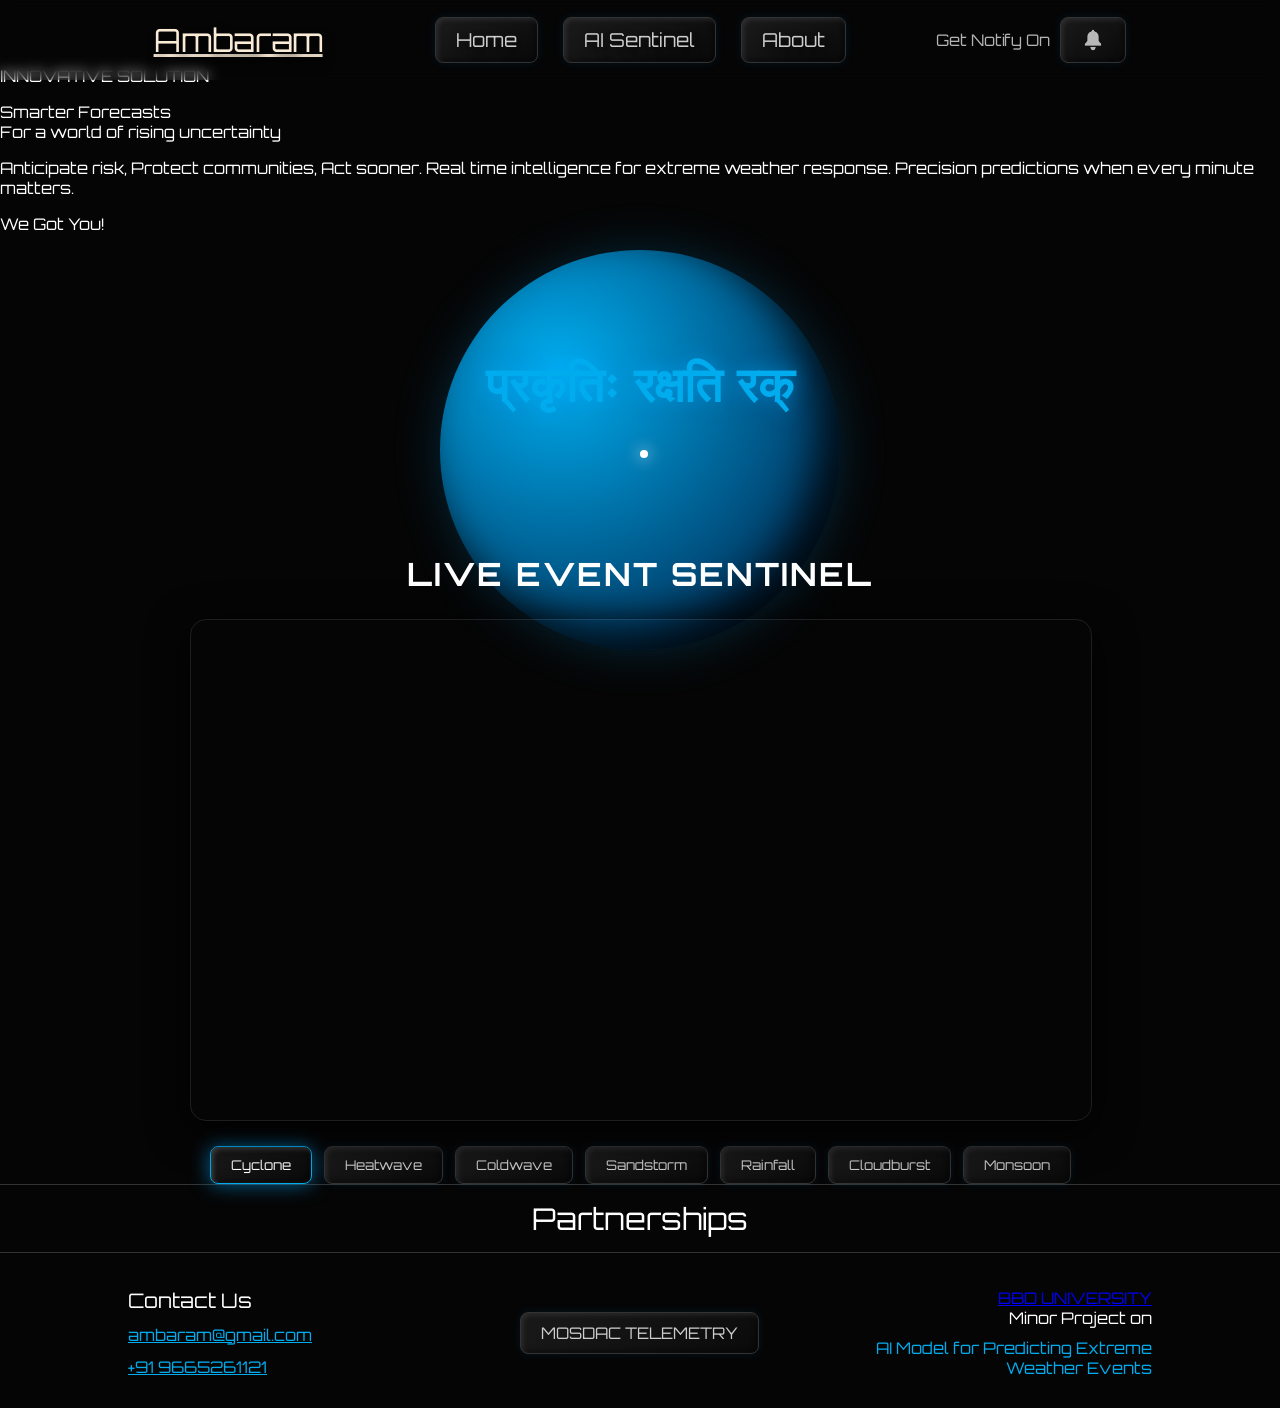
==== commit 0ad30442: "Frontend updates." ====
--- a/frontend/index.html
+++ b/frontend/index.html
@@ -5,90 +5,18 @@
     <meta charset="UTF-8" />
     <meta name="viewport" content="width=device-width, initial-scale=1.0" />
     <title>Ambaram Sentinel</title>
-    <!-- <link rel="stylesheet" href="ambaram.css" /> -->
-    <link rel="stylesheet" href="main.css">
+    <link href="https://fonts.googleapis.com/css2?family=Orbitron:wght@400;700&display=swap" rel="stylesheet">
+    <link rel="stylesheet" href="ambaram.css" />
     <link rel="stylesheet" href="header.css">
-    <link rel="stylesheet" href="body.css">
-    <link rel="stylesheet" href="map.css">
     <link rel="stylesheet" href="about.css">
-    <link rel="stylesheet" href="media.css" />
-    <style>
-        .event-btn {
-            background: rgba(255, 255, 255, 0.05) !important;
-            color: #ccc !important;
-            border: 1px solid rgba(255, 255, 255, 0.2) !important;
-            padding: 10px 20px !important;
-            border-radius: 8px !important;
-            cursor: pointer !important;
-            font-size: 0.9rem !important;
-            transition: all 0.3s ease !important;
-            font-family: inherit !important;
-            display: inline-block !important;
-            white-space: nowrap !important;
-            margin: 0 !important;
-            width: auto !important;
-        }
-
-        .event-btn:hover,
-        .event-btn.active {
-            background: rgba(0, 170, 255, 0.2) !important;
-            border-color: #00acee !important;
-            color: #fff !important;
-            box-shadow: 0 0 10px rgba(0, 170, 255, 0.3) !important;
-        }
-
-        .fact-ticker-container {
-            width: 100%;
-            max-width: 900px;
-            margin: 20px auto 60px auto;
-            overflow: hidden;
-            background: rgba(255, 255, 255, 0.05);
-            border: 1px solid rgba(255, 255, 255, 0.1);
-            border-radius: 8px;
-            padding: 12px 0;
-            position: relative;
-            box-shadow: 0 4px 15px rgba(0, 0, 0, 0.3);
-        }
-
-        .fact-track {
-            display: flex;
-            white-space: nowrap;
-            animation: scrollFacts 25s linear infinite;
-        }
-
-        .fact-track:hover {
-            animation-play-state: paused;
-        }
-
-        .fact-item {
-            display: inline-block;
-            padding: 0 40px;
-            color: #00acee;
-            font-size: 1rem;
-            font-weight: 500;
-            font-family: monospace;
-            letter-spacing: 0.5px;
-        }
-
-        .fact-item span {
-            color: #fff;
-            font-weight: normal;
-            font-family: inherit;
-        }
-
-        @keyframes scrollFacts {
-            0% {
-                transform: translateX(0);
-            }
-
-            100% {
-                transform: translateX(-50%);
-            }
-        }
-    </style>
 </head>
 
 <body>
+    <div class="bg-orbit">
+        <div class="earth"></div>
+        <div class="satellite"></div>
+    </div>
+
     <div class="header">
         <div class="title">
             <a id="amb" href="#">Ambaram</a>
@@ -97,29 +25,12 @@
             <a class="btn" href="#">Home</a>
             <a class="btn" href="https://minorprojectambaramsentinel-nk9ca7aekgnys7z7ebcirf.streamlit.app/"
                 target="_blank">AI Sentinel</a>
-            <a class="btn" href="#">About</a>
+            <a class="btn" href="about.html">About</a>
         </div>
         <div class="contacts">
             <div class="dropdown">
                 <span>Get Notify On</span>
                 <a class="btn dropdownbtn" href="#"><img id="notify" src="assets/notification-icon-white.png" /></a>
-                <div class="dropdown-cont">
-                    <div>
-                        <a class="cont" href="#">
-                            <img id="mes" src="assets/messages-white.png" />
-                        </a>
-                    </div>
-                    <div>
-                        <a class="cont" href="#">
-                            <img id="whats" src="assets/whatsapp-white.png" />
-                        </a>
-                    </div>
-                    <div>
-                        <a class="cont" href="#">
-                            <img id="tel" src="assets/telegram-white-3.png" />
-                        </a>
-                    </div>
-                </div>
             </div>
         </div>
     </div>
@@ -134,7 +45,7 @@
             <div id="lorem">
                 <p>
                     Anticipate risk, Protect communities, Act sooner.
-                    Real-time intelligence for extreme weather response.
+                    Real time intelligence for extreme weather response.
                     Precision predictions when every minute matters.
                 </p>
             </div>
@@ -142,7 +53,10 @@
         </div>
     </div>
 
-    <!--  dashboard  -->
+    <div id="scrollbox">
+        <h1 id="scrolltext"></h1>
+    </div>
+
     <div class="dashboard" style="max-width: 900px; margin: 0 auto; padding-top: 20px">
         <div>
             <span class="dashboard-title" style="
@@ -216,120 +130,34 @@
         </div>
     </div>
 
-    <!--  fact ticker  -->
-    <div class="fact-ticker-container">
-        <div class="fact-track">
-            <div class="fact-item">
-                ⚡ FACT:
-                <span>AI ensemble models can predict cyclone trajectories
-                    with 85% higher accuracy.</span>
-            </div>
-            <div class="fact-item">
-                🛰️ DID YOU KNOW:
-                <span>INSAT-3D provides meteorological observations every 30
-                    minutes.</span>
-            </div>
-            <div class="fact-item">
-                🌍 FACT:
-                <span>MOSDAC is the central data repository for all ISRO
-                    space missions.</span>
-            </div>
-            <div class="fact-item">
-                🔥 ALERT:
-                <span>Heatwave anomalies are tracked using advanced thermal
-                    infrared telemetry.</span>
-            </div>
-            <div class="fact-item">
-                ⚡ FACT:
-                <span>AI ensemble models can predict cyclone trajectories
-                    with 85% higher accuracy.</span>
-            </div>
-            <div class="fact-item">
-                🛰️ DID YOU KNOW:
-                <span>INSAT-3D provides meteorological observations every 30
-                    minutes.</span>
-            </div>
-            <div class="fact-item">
-                🌍 FACT:
-                <span>MOSDAC is the central data repository for all ISRO
-                    space missions.</span>
-            </div>
-            <div class="fact-item">
-                🔥 ALERT:
-                <span>Heatwave anomalies are tracked using advanced thermal
-                    infrared telemetry.</span>
-            </div>
-        </div>
-    </div>
-
-    <!--  about  -->
     <div class="about-section">
-        <div class="about-tag">About</div>
+        <div class="about-tag">Partnerships</div>
         <hr />
         <div class="about-content">
-            <div class="contributors">
-                Contributors
-                <div class="name">
-                    <li>Somya Ranjan Tripathi</li>
-                    <div>
-                        AI Logic <span>|</span>
-                        <a class="git-icon" href="https://github.com/srtsubham" target="_blank">
-                            <img src="assets/github-white-icon.png" />
-                        </a>
-                    </div>
-                </div>
-                <div class="name">
-                    <li>Sunny Prajapati</li>
-                    <div>
-                        Frontend <span>|</span>
-                        <a class="git-icon" href="">
-                            <img src="assets/github-white-icon.png" />
-                        </a>
-                    </div>
-                </div>
-                <div class="name">
-                    <li>Vikash Bajpai</li>
-                    <div>
-                        Data Collection & Extraction <span>|</span>
-                        <a class="git-icon" href="">
-                            <img src="assets/github-white-icon.png" />
-                        </a>
-                    </div>
-                </div>
-                <div class="name">
-                    <li>Sneha Kumari</li>
-                    <div>
-                        Data Collection <span>|</span>
-                        <a class="git-icon" href="">
-                            <img src="assets/github-white-icon.png" />
-                        </a>
-                    </div>
-                </div>
-            </div>
             <div class="contact-us">
                 <div class="cont-us">
                     Contact Us
                     <a href="mailto:ambaram@gmail.com">
-                        <img src="assets/gmail-icon-white-2.png" />
                         ambaram@gmail.com
                     </a>
                     <a href="">
-                        <img src="assets/phone-white-2.png" /> +91
-                        9665261121
+                        +91 9665261121
                     </a>
                 </div>
+            </div>
+            <div class="mosdac-container" style="display:flex; justify-content:center; align-items:center;">
+                <a class="mosdac-btn" href="https://www.mosdac.gov.in/" target="_blank">MOSDAC TELEMETRY</a>
             </div>
             <div class="university">
                 <div class="uni-cont">
                     <div class="bbd-logo">
                         <a href="https://bbdu.ac.in">
-                            <img src="assets/bbd-logo.png.webp" />
+                            BBD UNIVERSITY
                         </a>
                     </div>
                     <div>
                         Minor Project on
-                        <span>'AI Model for Predicting Extreme Weather
-                            Events'</span>
+                        <span>AI Model for Predicting Extreme Weather Events</span>
                     </div>
                 </div>
             </div>
@@ -337,23 +165,19 @@
     </div>
 
     <script>
-        function switchEvent(eventType, btnElement) {
-            var iframe = document.getElementById("sentinel-map");
-            var cacheBuster = new Date().getTime();
-            iframe.src =
-                "https://minorprojectambaramsentinel-nk9ca7aekgnys7z7ebcirf.streamlit.app/?embed=true&embed_options=show_footer=false&view=map&event=" +
-                eventType +
-                "&cb=" +
-                cacheBuster;
+        function switchEvent(e, b) {
+            let i = document.getElementById("sentinel-map");
+            let c = new Date().getTime();
+            i.src = "https://minorprojectambaramsentinel-nk9ca7aekgnys7z7ebcirf.streamlit.app/?embed=true&embed_options=show_footer=false&view=map&event=" + e + "&cb=" + c;
 
-            let buttons = document.getElementsByClassName("event-btn");
-            for (let i = 0; i < buttons.length; i++) {
-                buttons[i].classList.remove("active");
+            let k = document.getElementsByClassName("event-btn");
+            for (let j = 0; j < k.length; j++) {
+                k[j].classList.remove("active");
             }
-            btnElement.classList.add("active");
+            b.classList.add("active");
         }
     </script>
     <script src="script.js"></script>
 </body>
 
-</html>+</html>
--- a/frontend/ambaram.css
+++ b/frontend/ambaram.css
@@ -1,288 +1,89 @@
 body {
-    background-image:
-        linear-gradient(rgba(0, 0, 0, 0.9), rgba(20, 20, 20, 0.8)),
-        url("assets/stormy-clouds-3.jpg");
-    background-size: cover;
-    background-repeat: no-repeat;
-    background-color: rgba(10, 10, 10, 1);
+    font-family: 'Orbitron', sans-serif;
+    background-color: #050505;
     margin: 0;
-    background-attachment: fixed;
+    color: #fff;
 }
 
-a {
+.bg-orbit {
+    position: fixed;
+    top: 50%;
+    left: 50%;
+    transform: translate(-50%, -50%);
+    z-index: -1;
+    width: 100vw;
+    height: 100vh;
+    overflow: hidden;
+}
+
+.earth {
+    position: absolute;
+    top: 50%;
+    left: 50%;
+    transform: translate(-50%, -50%);
+    width: 400px;
+    height: 400px;
+    border-radius: 50%;
+    background: radial-gradient(circle at 30% 30%, #00acee, #001133);
+    box-shadow: inset -20px -20px 40px rgba(0,0,0,0.8), 0 0 50px rgba(0,170,255,0.2);
+}
+
+.satellite {
+    position: absolute;
+    top: 50%;
+    left: 50%;
+    width: 8px;
+    height: 8px;
+    background: #fff;
+    border-radius: 50%;
+    box-shadow: 0 0 15px #fff;
+    transform-origin: -250px center;
+    animation: orb 15s linear infinite;
+}
+
+@keyframes orb {
+    from { transform: translateY(-50%) rotate(0deg); }
+    to { transform: translateY(-50%) rotate(360deg); }
+}
+
+#scrollbox {
+    height: 300px;
+    display: flex;
+    justify-content: center;
+    align-items: center;
+}
+
+#scrolltext {
+    font-size: 3rem;
+    color: #00acee;
+    text-shadow: 0 0 20px rgba(0, 170, 255, 0.5);
+}
+
+.btn, .event-btn, .mosdac-btn {
+    font-family: 'Orbitron', sans-serif !important;
+    background: linear-gradient(145deg, #1a1a1a, #0a0a0a) !important;
+    border: 1px solid #333 !important;
+    box-shadow: inset 2px 2px 5px rgba(255,255,255,0.1), inset -2px -2px 5px rgba(0,0,0,0.5), 0 0 10px rgba(0, 170, 255, 0.1) !important;
+    border-radius: 8px;
+    color: #ccc !important;
+    transition: 0.3s !important;
+    padding: 10px 20px;
+    cursor: pointer;
     text-decoration: none;
 }
 
-.header {
-    display: grid;
-    grid-template-columns: 1fr 2fr 1fr;
-    align-content: center;
-    padding-left: 12vw;
-    padding-right: 12vw;
-    height: 80px;
-    gap: 30px;
-    position: fixed;
-    left: 0;
-    top: 0;
-    right: 0;
-    z-index: 1000;
-    background: linear-gradient(to bottom, rgba(10, 10, 10, 0.9), transparent);
-}
-
-.title {
-    display: flex;
-    justify-content: start;
-    align-items: center;
-    height: inherit;
-}
-
-#amb {
-    color: antiquewhite;
-    font-size: 2rem;
-    text-shadow: 3px 5px 10px rgba(0, 0, 0, 0.8);
-}
-
-.menus {
-    display: flex;
-    justify-content: center;
-    align-items: center;
-    gap: 25px;
-    height: inherit;
-    text-align: center;
-}
-
-.btn {
-    display: flex;
-    justify-content: center;
-    align-items: center;
-    color: rgba(255, 255, 255, 0.7);
-    font-size: 1.2rem;
-    text-shadow: 3px 5px 10px rgba(0, 0, 0, 0.8);
-    transition: all 0.3s;
-}
-
-.btn:hover {
-    transform: scale(1.1);
-    color: rgba(255, 255, 255, 1);
-}
-
-.contacts {
-    display: flex;
-    justify-content: end;
-    align-items: center;
-    gap: 10px;
-    height: inherit;
-}
-
-.cont {
-    display: flex;
-    justify-content: center;
-    align-items: center;
-    opacity: 0.7;
-    transition: all 0.3s;
-}
-
-.cont:hover {
-    transform: scale(1.1);
-    opacity: 1;
-}
-
-#notify {
-    width: 1.5rem;
-    height: 1.5rem;
-    opacity: 0.7;
-    box-shadow: 2px 5px 10px rgba(20, 20, 20, 0.6);
-}
-
-.cont img {
-    width: 1.2rem;
-    height: 1.2rem;
-    box-shadow: 2px 5px 10px rgba(20, 20, 20, 0.6);
-}
-
-.dropdown {
-    display: flex;
-    justify-content: center;
-    align-items: center;
-    position: relative;
-    height: inherit;
-    font-size: 1rem;
-    color: white;
-}
-
-.dropdown-cont {
-    display: none;
-    flex-direction: column;
-    justify-content: center;
-    align-items: center;
-    position: absolute;
-    top: 70px;
-    border-radius: 10px;
-    gap: 10px;
-    color: whitesmoke;
-}
-
-.dropdown:hover .dropdownbtn {
-    transform: scale(1.1);
-    color: rgba(255, 255, 255, 1);
-}
-
-.dropdown:hover .dropdown-cont {
-    display: flex;
-}
-
-.dropdown-cont a {
-    color: rgba(255, 255, 255, 0.7);
-    font-size: 1.1rem;
-}
-
-.dropdown-cont div {
-    display: flex;
-    align-items: center;
-    justify-content: center;
-    height: 45px;
-    width: 180px;
-    border: 2px solid rgba(119, 136, 153, 0.6);
-    border-radius: 25px;
-    box-shadow: 3px 5px 10px black;
-    background-color: rgba(40, 40, 40, 0.5);
-    text-shadow: 3px 5px 10px rgba(0, 0, 0, 0.8);
-    transition: all 0.3s;
-}
-
-.dropdown-cont div:hover {
-    background-color: rgba(23, 63, 93, 0.5);
-}
-
-.dropdown-cont div:hover a {
-    color: rgba(255, 255, 255, 1);
-}
-
-.dropdown-cont a:hover {
-    transform: scale(1.1);
-    opacity: 1;
-}
-
-.dropdown span {
-    font-size: 1rem;
-    margin-right: 10px;
-    opacity: 0.7;
-    text-align: center;
-    transition: all 0.3s;
-}
-
-.dropdown:hover span {
-    cursor: default;
-    opacity: 1;
-    transform: scale(1.05);
-}
-
-.container {
-    display: flex;
-    justify-content: center;
-    align-items: center;
-    margin-left: 12vw;
-    margin-right: 12vw;
-    height: 90vh;
-    padding-top: 80px;
-}
-
-.content {
-    display: flex;
-    justify-content: center;
-    flex-direction: column;
-    align-items: center;
-}
-
-.content div {
-    display: flex;
-    align-items: center;
-    justify-content: center;
-}
-
-#inov p {
-    font-size: 1.2rem;
-    border-radius: 30px;
-    padding: 10px;
-    text-shadow: 3px 5px 10px rgba(0, 0, 0, 0.8);
-    color: darkgray;
-}
-
-#intro {
-    font-size: 6rem;
-    color: white;
-    text-shadow: 3px 5px 10px rgba(0, 0, 0, 0.7);
-    text-align: center;
-}
-
-#sub-intro {
-    font-size: 2rem;
-    padding: 0;
-    color: white;
-    text-shadow: 3px 5px 10px rgba(0, 0, 0, 0.7);
-    text-align: center;
-}
-
-#lorem {
-    display: flex;
-    padding: 30px;
-    text-align: center;
-}
-
-#lorem p {
-    color: darkgray;
-    font-size: 1rem;
-    text-shadow: 3px 5px 10px rgba(0, 0, 0, 0.7);
-}
-
-#got {
-    color: beige;
-    text-shadow: 3px 5px 10px rgba(0, 0, 0, 0.7);
-}
-
-.dashboard {
-    height: auto;
-    min-height: 80vh;
-    display: flex;
-    flex-direction: column;
-    justify-content: center;
-    align-items: center;
-    padding: 20px 12vw 50px 12vw;
-    background-color: transparent;
-}
-
-.dashboard div {
-    width: 100%;
-    display: flex;
-    flex-direction: column;
-    align-items: center;
-}
-
-.werhere {
-    display: flex;
-    flex-direction: column;
-    justify-content: center;
-    align-items: center;
-    color: rgba(245, 245, 245, 1);
-    background-color: rgba(20, 20, 20, 0.7);
-    font-size: 1.2rem;
-    height: 5%;
-    width: 11%;
-    margin-top: 5px;
-    position: absolute;
-    z-index: 100;
-    box-shadow: 2px 5px 10px rgba(20, 20, 20, 0.6);
-    text-shadow: 3px 5px 10px rgba(0, 0, 0, 1);
-    border-radius: 30px;
-    text-align: center;
+.btn:hover, .event-btn:hover, .event-btn.active, .mosdac-btn:hover {
+    box-shadow: inset 2px 2px 5px rgba(255,255,255,0.2), inset -2px -2px 5px rgba(0,0,0,0.5), 0 0 20px rgba(0, 170, 255, 0.6) !important;
+    color: #fff !important;
+    border-color: #00acee !important;
 }
 
 .about-section {
-    background-color: rgba(25, 25, 25, 1);
+    background-color: #050505;
+    border-top: 1px solid #333;
     display: flex;
     flex-direction: column;
     gap: 15px;
-    background-size: cover;
     padding-bottom: 30px;
 }
 
@@ -296,9 +97,10 @@
 }
 
 hr {
-    width: inherit;
-    height: 0.1px;
-    color: rgba(255, 255, 255, 0.2);
+    width: 100%;
+    height: 1px;
+    background-color: #333;
+    border: none;
     margin: 0;
 }
 
@@ -308,94 +110,35 @@
     margin-left: 10vw;
     margin-right: 10vw;
     margin-top: 20px;
-    margin-bottom: 40px;
-}
-
-.contributors {
-    display: flex;
-    flex-direction: column;
-    justify-content: center;
-    align-items: start;
-    color: white;
-    gap: 12px;
-    font-size: 20px;
-}
-
-.name {
-    display: flex;
-    flex-direction: column;
-    color: rgba(255, 255, 255, 0.9);
-    font-size: 1rem;
-    gap: 5px;
-}
-
-.name div {
-    display: flex;
-    gap: 10px;
-    font-size: 0.8rem;
-    color: rgba(255, 255, 255, 0.8);
-}
-
-.git-icon img {
-    height: 0.8rem;
-    width: 0.8rem;
-    opacity: 0.7;
-}
-
-li {
-    list-style: none;
 }
 
 .cont-us {
     display: flex;
     flex-direction: column;
-    justify-content: center;
-    align-items: center;
+    align-items: start;
     font-size: 20px;
-    color: white;
     gap: 12px;
 }
 
-.cont-us img {
-    height: 1.5rem;
-    width: 1.5rem;
-    opacity: 0.7;
+.cont-us a {
+    color: #00acee;
+    font-size: 1rem;
 }
 
 .university {
     display: flex;
     flex-direction: column;
-    justify-content: center;
     align-items: end;
-    gap: 15px;
 }
 
-.bbd-logo a {
+.uni-cont div {
     display: flex;
-    justify-content: center;
-    align-items: center;
+    flex-direction: column;
+    align-items: end;
+    gap: 10px;
+    text-align: right;
 }
 
-.bbd-logo img {
-    height: 60px;
+.uni-cont span {
+    color: #00acee;
 }
-
-.university div {
-    color: white;
-    font-size: 1rem;
-    display: flex;
-    flex-direction: column;
-    justify-content: center;
-    align-items: center;
-    gap: 10px;
-    text-align: center;
-}
-
-.university span {
-    color: white;
-    font-size: 1.5rem;
-    display: flex;
-    align-items: center;
-    justify-content: center;
-    text-align: center;
-}
--- a/frontend/header.css
+++ b/frontend/header.css
@@ -1,7 +1,6 @@
 /* --- header --- */
 
-.header 
-{
+.header {
     display: grid;
     grid-template-columns: 1fr 2fr 1fr;
     align-content: center;
@@ -12,26 +11,23 @@
     position: fixed;
     left: 0; top: 0; right: 0;
     z-index: 100;
-    /* background-color: rgba(20, 20, 20, 0.7); */
+    backdrop-filter: blur(6px);
 }
 
-.title 
-{
+.title {
     display: flex;
     justify-content: start;
     align-items: center;
     height: inherit;
 }
 
-#amb 
-{
+#amb {
     color: antiquewhite;
     font-size: 2rem;
     text-shadow: 3px 5px 10px rgba(0, 0, 0, 0.8)
 }
 
-.menus 
-{
+.menus {
     display: flex;
     justify-content: center;
     align-items: center;
@@ -40,8 +36,7 @@
     text-align: center;
 }
 
-.btn 
-{
+.btn {
     display: flex;
     justify-content: center;
     align-items: center;
@@ -51,14 +46,12 @@
     transition: transform 0.3s ease;
 }
 
-.btn:hover 
-{
+.btn:hover {
     transform: scale(1.1);
     color: rgba(255, 255, 255, 1);
 }
 
-.contacts 
-{
+.contacts {
     display: flex;
     justify-content: end;
     align-items: center;
@@ -66,8 +59,7 @@
     height: inherit;
 }
 
-.cont 
-{
+.cont {
     display: flex;
     justify-content: center;
     align-items: center;
@@ -75,22 +67,19 @@
     transition: transform 0.3s ease;
 }
 
-.cont:hover 
-{
+.cont:hover {
     transform: scale(1.1);
     opacity: 1;
 }
 
-#notify 
-{
+#notify {
     width: 1.5rem;
     height: 1.5rem;
     opacity: 0.7;
     box-shadow: 2px 5px 10px rgba(20, 20, 20, 0.6);
 }
 
-.cont img 
-{
+.cont img {
     width: 1.2rem;
     height: 1.2rem;
     box-shadow: 2px 5px 10px rgba(20, 20, 20, 0.6);
@@ -100,8 +89,7 @@
 /* ---- dropdown ---- */
 
 
-.dropdown 
-{
+.dropdown {
     display: flex;
     justify-content: center;
     align-items: center;
@@ -111,33 +99,28 @@
     color: white;
 }
 
-.dropdown:hover .dropdownbtn 
-{
+.dropdown:hover .dropdownbtn {
     transform: scale(1.2);
     color: rgba(255, 255, 255, 1)
 }
 
-.dropdown:hover .dropdown-cont 
-{
+.dropdown:hover .dropdown-cont {
     display: flex;
 }
 
-.dropdown span 
-{
+.dropdown span {
     font-size: 1rem;
     margin-right: 10px;
     opacity: 0.7;
     text-align: center;
 }
 
-.dropdown:hover span 
-{
+.dropdown:hover span {
     cursor: default;
     opacity: 0.9;
 }
 
-.dropdown-cont 
-{
+.dropdown-cont {
     display: none;
     flex-direction: column;
     justify-content: center;
@@ -150,15 +133,13 @@
     color: whitesmoke;
 }
 
-.dropdown-cont a 
-{
+.dropdown-cont a {
     color: rgba(255, 255, 255, 0.7);
     font-size: 1.1rem;
     transition: transform 0.3s ease;
 }
 
-.dropdown-cont div 
-{
+.dropdown-cont div {
     display: flex;
     align-items: center;
     justify-content: center;
@@ -171,20 +152,17 @@
     text-shadow: 3px 5px 10px rgba(0, 0, 0, 0.8);
 }
 
-.dropdown-cont div:hover 
-{
+.dropdown-cont div:hover {
     /* cursor: pointer; */
     /* background-color: rgba(119, 136, 153, 0.6); */
     background-color: rgba(23, 63, 93, 0.5);
 }
 
-.dropdown-cont div:hover a 
-{
+.dropdown-cont div:hover a {
     color: rgba(255, 255, 255, 1);
 }
 
-.dropdown-cont a:hover 
-{
+.dropdown-cont a:hover {
     transform: scale(1.15);
     opacity: 1;
 }
--- a/frontend/about.css
+++ b/frontend/about.css
@@ -1,141 +1,77 @@
-/* --- about --- */
-
-.about-section 
-{
-    background-color: rgba(10, 10, 10, 0.3);
-    display: flex;
-    flex-direction: column;
-    gap: 15px;
-    background-size: cover;
-    margin-left: 12vw;
-    margin-right: 12vw;
-    border-radius: 20px;
+body {
+    background-color: #050505;
+    color: #fff;
+    font-family: 'Orbitron', sans-serif;
+    margin: 0;
+    padding-top: 50px;
 }
 
-.about-tag 
-{
-    color: white;
-    font-size: 30px;
+.nav-container {
     display: flex;
-    align-items: start;
     justify-content: center;
-    margin-top: 15px;
+    margin-bottom: 50px;
 }
 
-hr 
-{
-    width: inherit;
-    height: 0.1px;
-    color: rgba(255, 255, 255, 0.2);
-    margin: 0px;
+.nav-btn {
+    background: linear-gradient(145deg, #1a1a1a, #0a0a0a);
+    border: 1px solid #333;
+    box-shadow: inset 2px 2px 5px rgba(255,255,255,0.1), inset -2px -2px 5px rgba(0,0,0,0.5), 0 0 10px rgba(0, 170, 255, 0.1);
+    border-radius: 8px;
+    color: #ccc;
+    padding: 15px 30px;
+    text-decoration: none;
+    transition: 0.3s;
 }
 
-.about-content 
-{
-    display: grid;
-    grid-template-columns: 1fr 1fr 2fr;
-    margin-left: 5vw;
-    margin-right: 5vw;
-    margin-top: 20px;
-    margin-bottom: 40px;
+.nav-btn:hover {
+    box-shadow: inset 2px 2px 5px rgba(255,255,255,0.2), inset -2px -2px 5px rgba(0,0,0,0.5), 0 0 20px rgba(0, 170, 255, 0.6);
+    color: #fff;
+    border-color: #00acee;
 }
 
-.contributors 
-{
-    display: flex;
-    flex-direction: column;
-    justify-content: center;
-    align-items: start;
-    color: white;
-    gap: 12px;
-    font-size: 20px;
+.team-container {
+    display: grid;
+    grid-template-columns: repeat(auto-fit, minmax(250px, 1fr));
+    gap: 30px;
+    padding: 0 12vw;
 }
 
-.name 
-{
-    display: flex;
-    flex-direction: column;
-    color: rgba(255, 255, 255, 0.9);
-    font-size: 1rem;
-    gap: 5px;
+.card {
+    background: linear-gradient(145deg, #1a1a1a, #0a0a0a);
+    border: 1px solid #333;
+    box-shadow: inset 2px 2px 5px rgba(255,255,255,0.1), inset -2px -2px 5px rgba(0,0,0,0.5), 0 0 15px rgba(0, 170, 255, 0.1);
+    border-radius: 12px;
+    padding: 40px 20px;
+    text-align: center;
+    transition: 0.3s;
 }
 
-.name div 
-{
-    display: flex;
-    gap: 10px;
-    font-size: 0.8rem;
-    color: rgba(255, 255, 255, 0.8);
+.card:hover {
+    box-shadow: inset 2px 2px 5px rgba(255,255,255,0.2), inset -2px -2px 5px rgba(0,0,0,0.5), 0 0 25px rgba(0, 170, 255, 0.8);
+    transform: translateY(-10px);
+    border-color: #00acee;
 }
 
-.git-icon img 
-{
-    height: 0.8rem;
-    width: 0.8rem;
-    opacity: 0.7;
+.card h3 {
+    color: #fff;
+    margin-bottom: 10px;
 }
 
-li 
-{
-    list-style: none;
+.card p {
+    color: #888;
+    margin-bottom: 25px;
 }
 
-.cont-us 
-{
-    display: flex;
-    flex-direction: column;
-    justify-content: center;
-    align-items: start;
-    font-size: 20px;
-    color: white;
-    gap: 12px;
+.card a {
+    display: inline-block;
+    margin: 0 10px;
+    color: #00acee;
+    text-decoration: none;
+    font-size: 0.9rem;
+    transition: 0.3s;
 }
 
-.cont-us img 
-{
-    height: 1.5rem;
-    width: 1.5rem;
-    opacity: 0.7;
+.card a:hover {
+    color: #fff;
+    text-shadow: 0 0 10px #00acee;
 }
-
-.university 
-{
-    display: flex;
-    flex-direction: column;
-    justify-content: center;
-    align-items: end;
-    gap: 15px;
-}
-
-.bbd-logo a 
-{
-    display: flex;
-    justify-content: center;
-    align-items: center;
-}
-
-.bbd-logo img 
-{
-    height: 60%;
-}
-
-.university div 
-{
-    color: white;
-    font-size: 1rem;
-    display: flex;
-    flex-direction: column;
-    justify-content: center;
-    align-items: center;
-    gap: 10px;
-}
-
-.university span 
-{
-    color: white;
-    font-size: 1.5rem;
-    display: flex;
-    align-items: center;
-    justify-content: center;
-    text-align: center;
-}
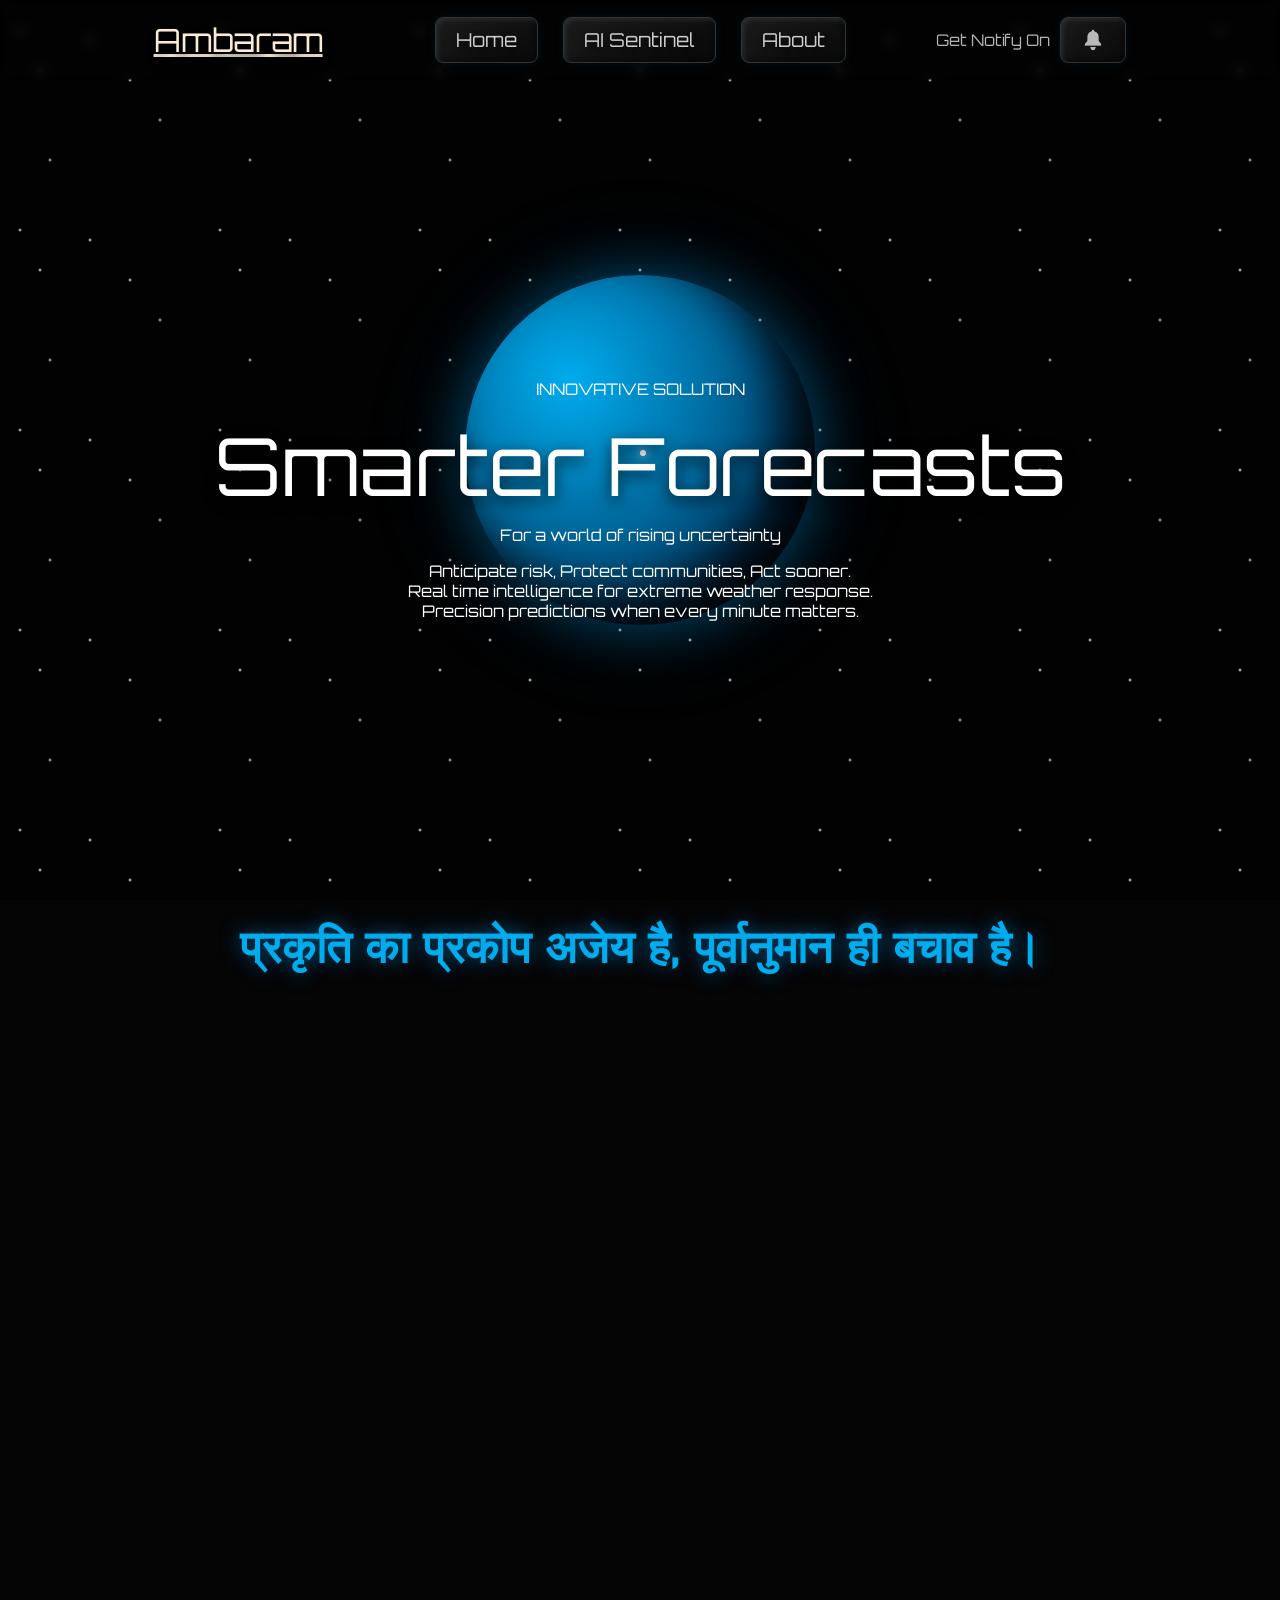
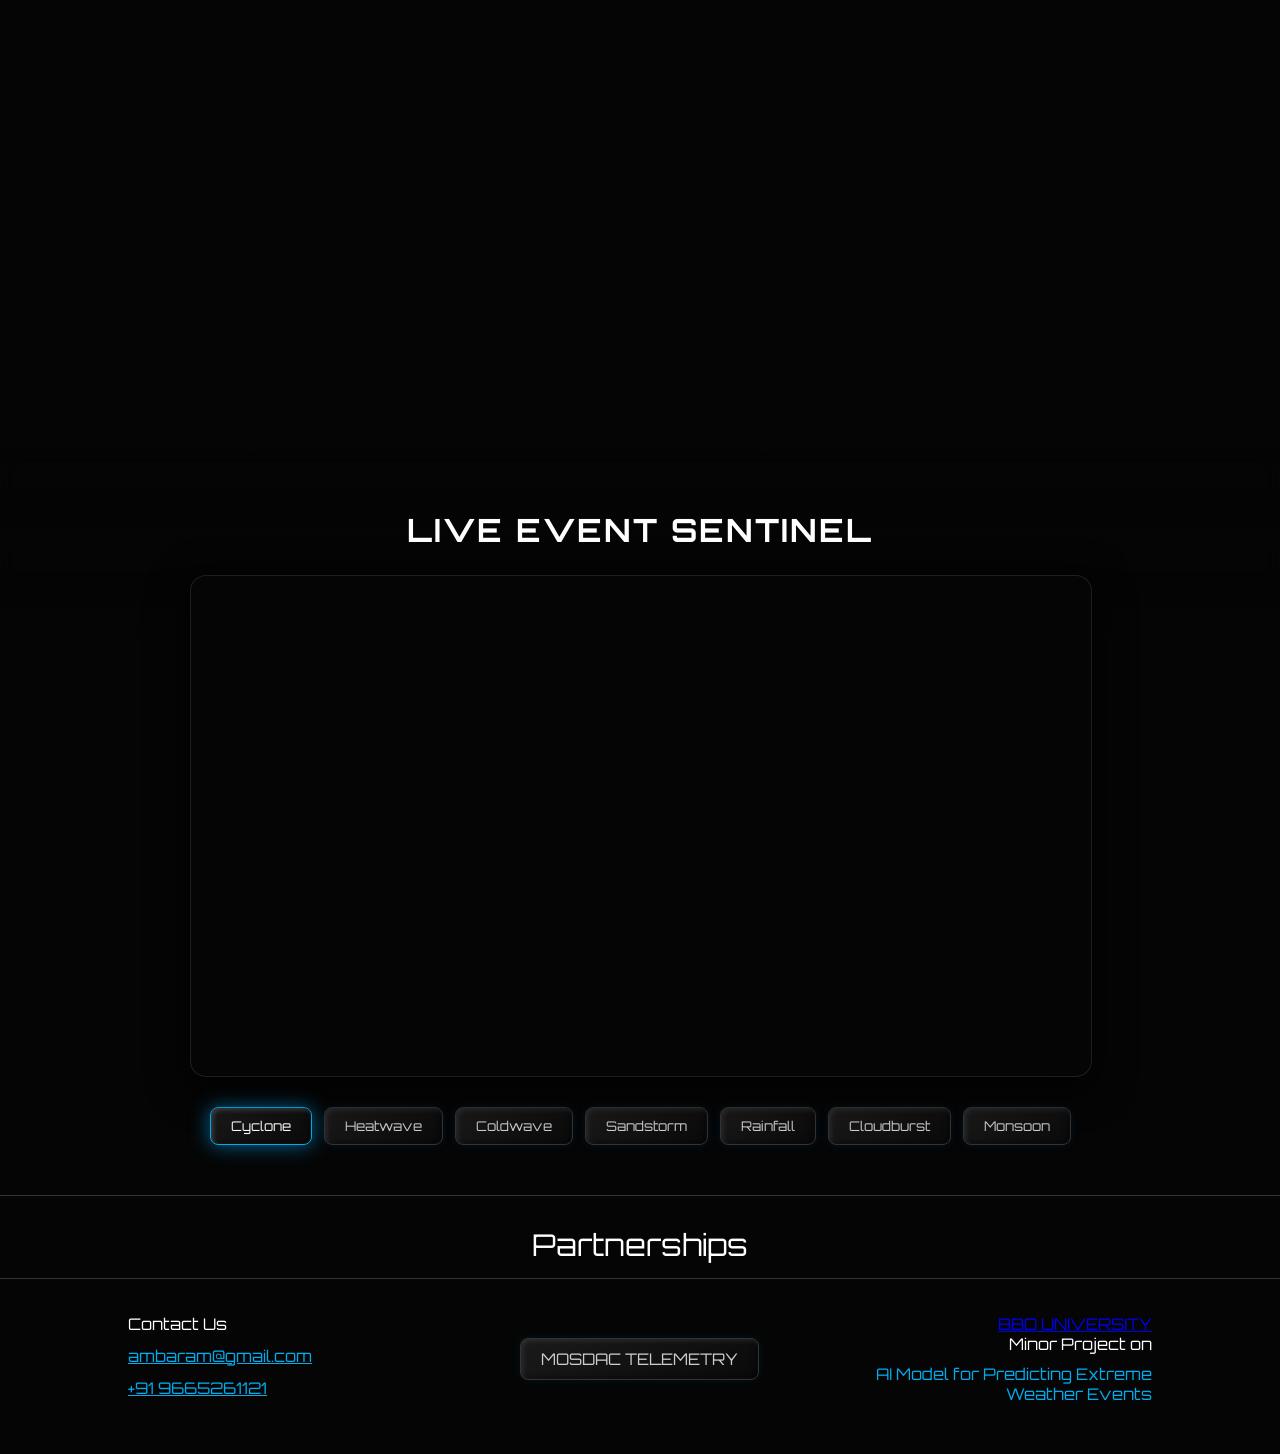
==== commit 00ea813a: "Frontend updates" ====
--- a/frontend/index.html
+++ b/frontend/index.html
@@ -17,7 +17,7 @@
         <div class="satellite"></div>
     </div>
 
-    <div class="header">
+    <div class="header" id="main-header">
         <div class="title">
             <a id="amb" href="#">Ambaram</a>
         </div>
@@ -37,28 +37,27 @@
 
     <div class="container">
         <div class="content">
-            <div id="inov">
-                <p>INNOVATIVE SOLUTION</p>
-            </div>
+            <div id="inov"><p>INNOVATIVE SOLUTION</p></div>
             <div id="intro">Smarter Forecasts</div>
             <div id="sub-intro">For a world of rising uncertainty</div>
             <div id="lorem">
                 <p>
-                    Anticipate risk, Protect communities, Act sooner.
-                    Real time intelligence for extreme weather response.
+                    Anticipate risk, Protect communities, Act sooner.<br>
+                    Real time intelligence for extreme weather response.<br>
                     Precision predictions when every minute matters.
                 </p>
             </div>
-            <div id="got">We Got You!</div>
         </div>
     </div>
 
-    <div id="scrollbox">
-        <h1 id="scrolltext"></h1>
+    <div id="animation-zone">
+        <div class="sticky-text">
+            <h1 id="scrolltext"></h1>
+        </div>
     </div>
 
-    <div class="dashboard" style="max-width: 900px; margin: 0 auto; padding-top: 20px">
-        <div>
+    <div class="dashboard-zone">
+        <div class="dashboard" style="max-width: 900px; margin: 0 auto; padding-top: 60px">
             <span class="dashboard-title" style="
                         display: block;
                         font-size: 2rem;
@@ -78,7 +77,7 @@
                         border: 1px solid rgba(255, 255, 255, 0.1);
                         box-shadow: 0 10px 40px rgba(0, 0, 0, 0.9);
                         overflow: hidden;
-                        background: transparent;
+                        background: #050505;
                     ">
                 <iframe id="sentinel-map"
                     src="https://minorprojectambaramsentinel-nk9ca7aekgnys7z7ebcirf.streamlit.app/?embed=true&embed_options=show_footer=false&view=map&event=cyclone"
@@ -101,63 +100,44 @@
                         justify-content: center !important;
                         align-items: center !important;
                         gap: 12px !important;
-                        margin-top: 25px !important;
+                        margin-top: 30px !important;
+                        margin-bottom: 50px !important;
                         width: 100% !important;
                         flex-wrap: wrap !important;
                     ">
-                <button class="event-btn active" onclick="switchEvent('cyclone', this)">
-                    Cyclone
-                </button>
-                <button class="event-btn" onclick="switchEvent('heatwave', this)">
-                    Heatwave
-                </button>
-                <button class="event-btn" onclick="switchEvent('coldwave', this)">
-                    Coldwave
-                </button>
-                <button class="event-btn" onclick="switchEvent('sandstorm', this)">
-                    Sandstorm
-                </button>
-                <button class="event-btn" onclick="switchEvent('rainfall', this)">
-                    Rainfall
-                </button>
-                <button class="event-btn" onclick="switchEvent('cloudburst', this)">
-                    Cloudburst
-                </button>
-                <button class="event-btn" onclick="switchEvent('monsoon', this)">
-                    Monsoon
-                </button>
+                <button class="event-btn active" onclick="switchEvent('cyclone', this)">Cyclone</button>
+                <button class="event-btn" onclick="switchEvent('heatwave', this)">Heatwave</button>
+                <button class="event-btn" onclick="switchEvent('coldwave', this)">Coldwave</button>
+                <button class="event-btn" onclick="switchEvent('sandstorm', this)">Sandstorm</button>
+                <button class="event-btn" onclick="switchEvent('rainfall', this)">Rainfall</button>
+                <button class="event-btn" onclick="switchEvent('cloudburst', this)">Cloudburst</button>
+                <button class="event-btn" onclick="switchEvent('monsoon', this)">Monsoon</button>
             </div>
         </div>
-    </div>
 
-    <div class="about-section">
-        <div class="about-tag">Partnerships</div>
-        <hr />
-        <div class="about-content">
-            <div class="contact-us">
-                <div class="cont-us">
-                    Contact Us
-                    <a href="mailto:ambaram@gmail.com">
-                        ambaram@gmail.com
-                    </a>
-                    <a href="">
-                        +91 9665261121
-                    </a>
+        <div class="about-section">
+            <div class="about-tag">Partnerships</div>
+            <hr />
+            <div class="about-content">
+                <div class="contact-us">
+                    <div class="cont-us">
+                        Contact Us
+                        <a href="mailto:ambaram@gmail.com">ambaram@gmail.com</a>
+                        <a href="">+91 9665261121</a>
+                    </div>
                 </div>
-            </div>
-            <div class="mosdac-container" style="display:flex; justify-content:center; align-items:center;">
-                <a class="mosdac-btn" href="https://www.mosdac.gov.in/" target="_blank">MOSDAC TELEMETRY</a>
-            </div>
-            <div class="university">
-                <div class="uni-cont">
-                    <div class="bbd-logo">
-                        <a href="https://bbdu.ac.in">
-                            BBD UNIVERSITY
-                        </a>
-                    </div>
-                    <div>
-                        Minor Project on
-                        <span>AI Model for Predicting Extreme Weather Events</span>
+                <div class="mosdac-container" style="display:flex; justify-content:center; align-items:center;">
+                    <a class="mosdac-btn" href="https://www.mosdac.gov.in/" target="_blank">MOSDAC TELEMETRY</a>
+                </div>
+                <div class="university">
+                    <div class="uni-cont">
+                        <div class="bbd-logo">
+                            <a href="https://bbdu.ac.in">BBD UNIVERSITY</a>
+                        </div>
+                        <div>
+                            Minor Project on
+                            <span>AI Model for Predicting Extreme Weather Events</span>
+                        </div>
                     </div>
                 </div>
             </div>
--- a/frontend/ambaram.css
+++ b/frontend/ambaram.css
@@ -1,19 +1,35 @@
 body {
     font-family: 'Orbitron', sans-serif;
-    background-color: #050505;
+    background-color: #020202;
     margin: 0;
     color: #fff;
-}
-
+    overflow-x: hidden;
+}
+
+/* Cosmos & Stars Implementation */
 .bg-orbit {
     position: fixed;
-    top: 50%;
-    left: 50%;
-    transform: translate(-50%, -50%);
-    z-index: -1;
+    top: 0;
+    left: 0;
     width: 100vw;
     height: 100vh;
-    overflow: hidden;
+    z-index: -1;
+    background-color: #020202;
+    background-image:
+        radial-gradient(2px 2px at 20px 30px, #eee, rgba(0,0,0,0)),
+        radial-gradient(2px 2px at 40px 70px, #fff, rgba(0,0,0,0)),
+        radial-gradient(2px 2px at 50px 160px, #ddd, rgba(0,0,0,0)),
+        radial-gradient(2px 2px at 90px 40px, #fff, rgba(0,0,0,0)),
+        radial-gradient(2px 2px at 130px 80px, #fff, rgba(0,0,0,0)),
+        radial-gradient(2px 2px at 160px 120px, #ddd, rgba(0,0,0,0));
+    background-repeat: repeat;
+    background-size: 200px 200px;
+    animation: stars-twinkle 4s infinite alternate;
+}
+
+@keyframes stars-twinkle {
+    0% { opacity: 0.8; }
+    100% { opacity: 1; }
 }
 
 .earth {
@@ -21,24 +37,27 @@
     top: 50%;
     left: 50%;
     transform: translate(-50%, -50%);
-    width: 400px;
-    height: 400px;
+    width: 350px;
+    height: 350px;
     border-radius: 50%;
     background: radial-gradient(circle at 30% 30%, #00acee, #001133);
-    box-shadow: inset -20px -20px 40px rgba(0,0,0,0.8), 0 0 50px rgba(0,170,255,0.2);
+    box-shadow:
+        inset -30px -30px 50px rgba(0,0,0,0.9),
+        0 0 60px rgba(0,170,255,0.4),
+        0 0 120px rgba(0,170,255,0.1);
 }
 
 .satellite {
     position: absolute;
     top: 50%;
     left: 50%;
-    width: 8px;
-    height: 8px;
+    width: 6px;
+    height: 6px;
     background: #fff;
     border-radius: 50%;
-    box-shadow: 0 0 15px #fff;
-    transform-origin: -250px center;
-    animation: orb 15s linear infinite;
+    box-shadow: 0 0 10px #fff, 0 0 20px #00acee;
+    transform-origin: -220px center;
+    animation: orb 12s linear infinite;
 }
 
 @keyframes orb {
@@ -46,19 +65,57 @@
     to { transform: translateY(-50%) rotate(360deg); }
 }
 
-#scrollbox {
-    height: 300px;
+/* Zone 1: Landing */
+.container {
+    height: 100vh;
     display: flex;
     justify-content: center;
     align-items: center;
+    text-align: center;
+    padding: 0 10vw;
+}
+
+#intro {
+    font-size: 5rem;
+    text-shadow: 0 5px 15px rgba(0,0,0,0.8);
+    margin: 10px 0;
+}
+
+/* Zone 2: Animation */
+#animation-zone {
+    height: 300vh; /* Gives you plenty of scroll room for the typing effect */
+    position: relative;
+    width: 100%;
+}
+
+.sticky-text {
+    position: sticky;
+    top: 50%;
+    transform: translateY(-50%);
+    text-align: center;
+    width: 100%;
+    padding: 0 20px;
+    box-sizing: border-box;
 }
 
 #scrolltext {
-    font-size: 3rem;
+    font-size: 2.8rem;
     color: #00acee;
     text-shadow: 0 0 20px rgba(0, 170, 255, 0.5);
-}
-
+    margin: 0;
+    min-height: 4rem; /* Prevents layout jump */
+}
+
+/* Zone 3: Dashboard & Footer */
+.dashboard-zone {
+    position: relative;
+    background: linear-gradient(to bottom, rgba(5,5,5,0.5), rgba(5,5,5,1) 20%);
+    min-height: 100vh;
+    z-index: 10;
+    backdrop-filter: blur(10px);
+}
+
+/* General UI Elements */
 .btn, .event-btn, .mosdac-btn {
     font-family: 'Orbitron', sans-serif !important;
     background: linear-gradient(145deg, #1a1a1a, #0a0a0a) !important;
@@ -79,12 +136,11 @@
 }
 
 .about-section {
-    background-color: #050505;
     border-top: 1px solid #333;
     display: flex;
     flex-direction: column;
     gap: 15px;
-    padding-bottom: 30px;
+    padding-bottom: 50px;
 }
 
 .about-tag {
@@ -93,7 +149,7 @@
     display: flex;
     align-items: start;
     justify-content: center;
-    margin-top: 15px;
+    margin-top: 30px;
 }
 
 hr {
@@ -116,7 +172,7 @@
     display: flex;
     flex-direction: column;
     align-items: start;
-    font-size: 20px;
+    font-size: 16px;
     gap: 12px;
 }
 
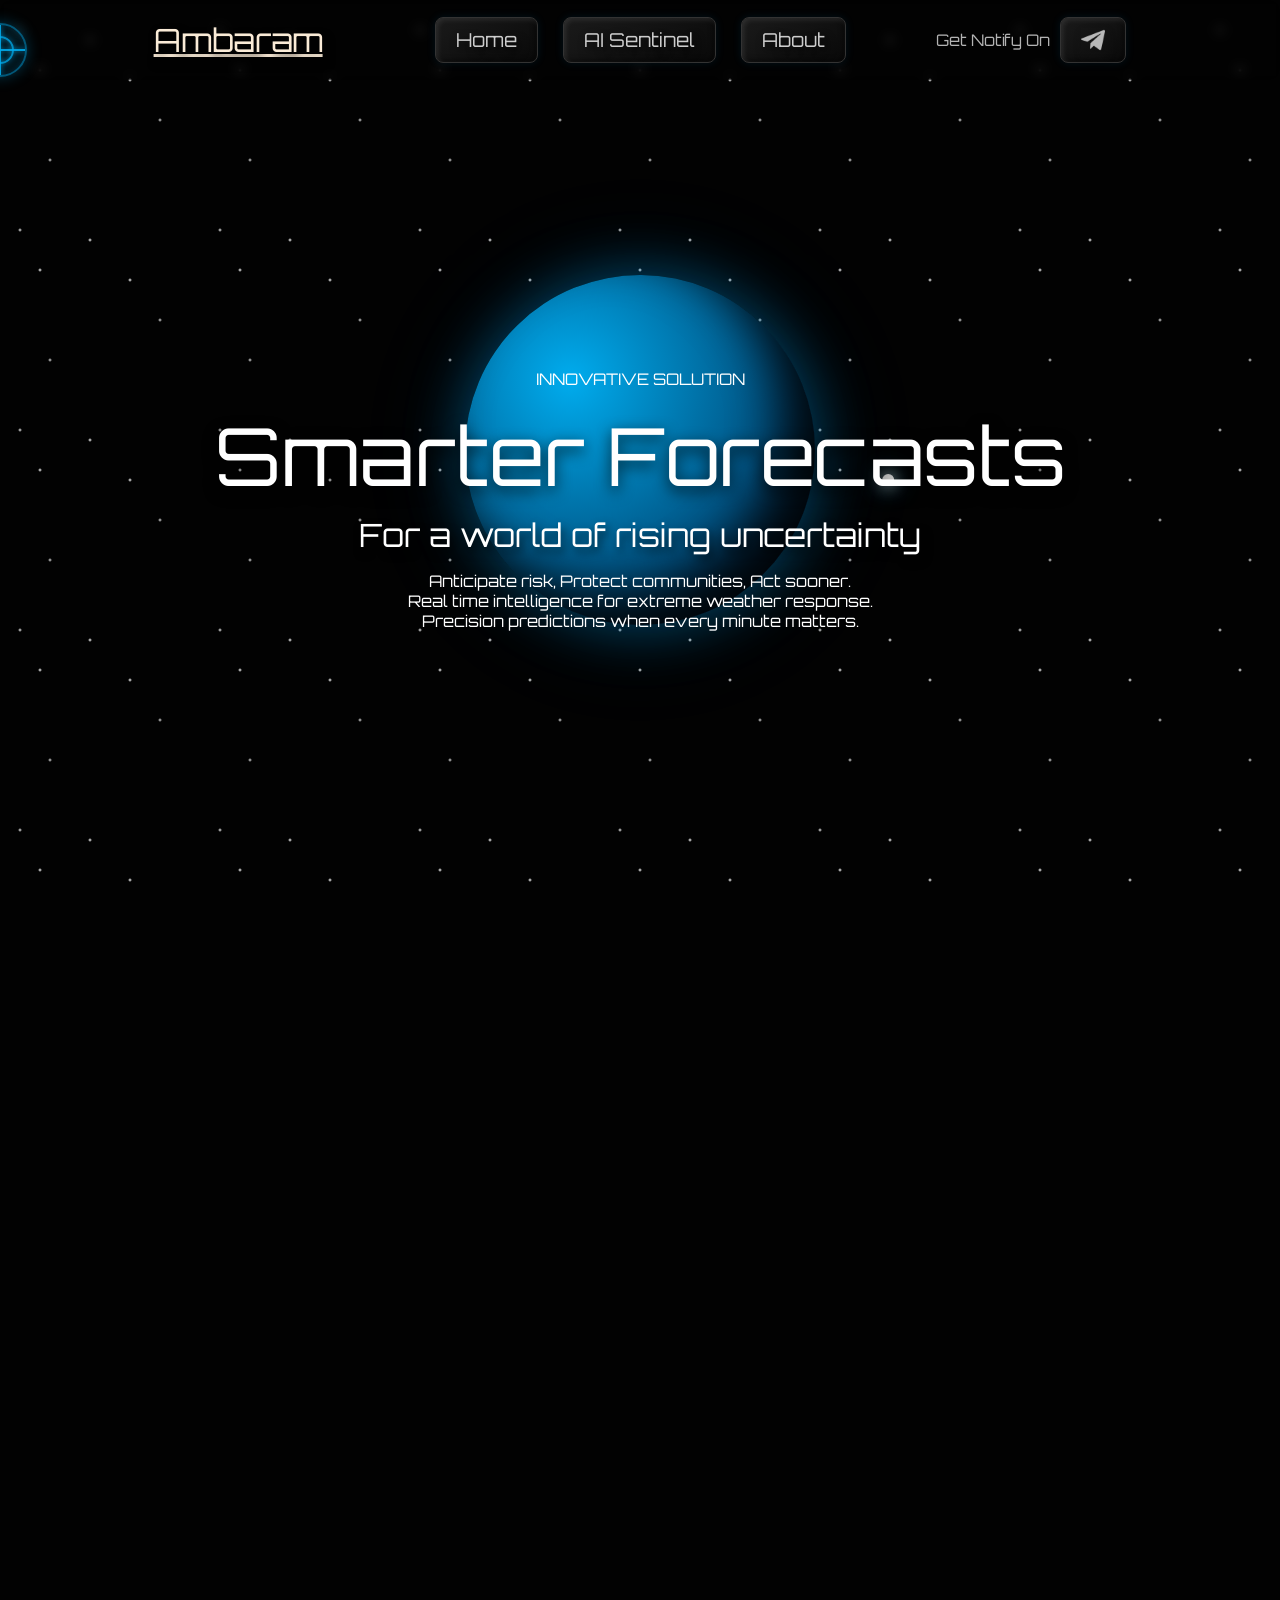
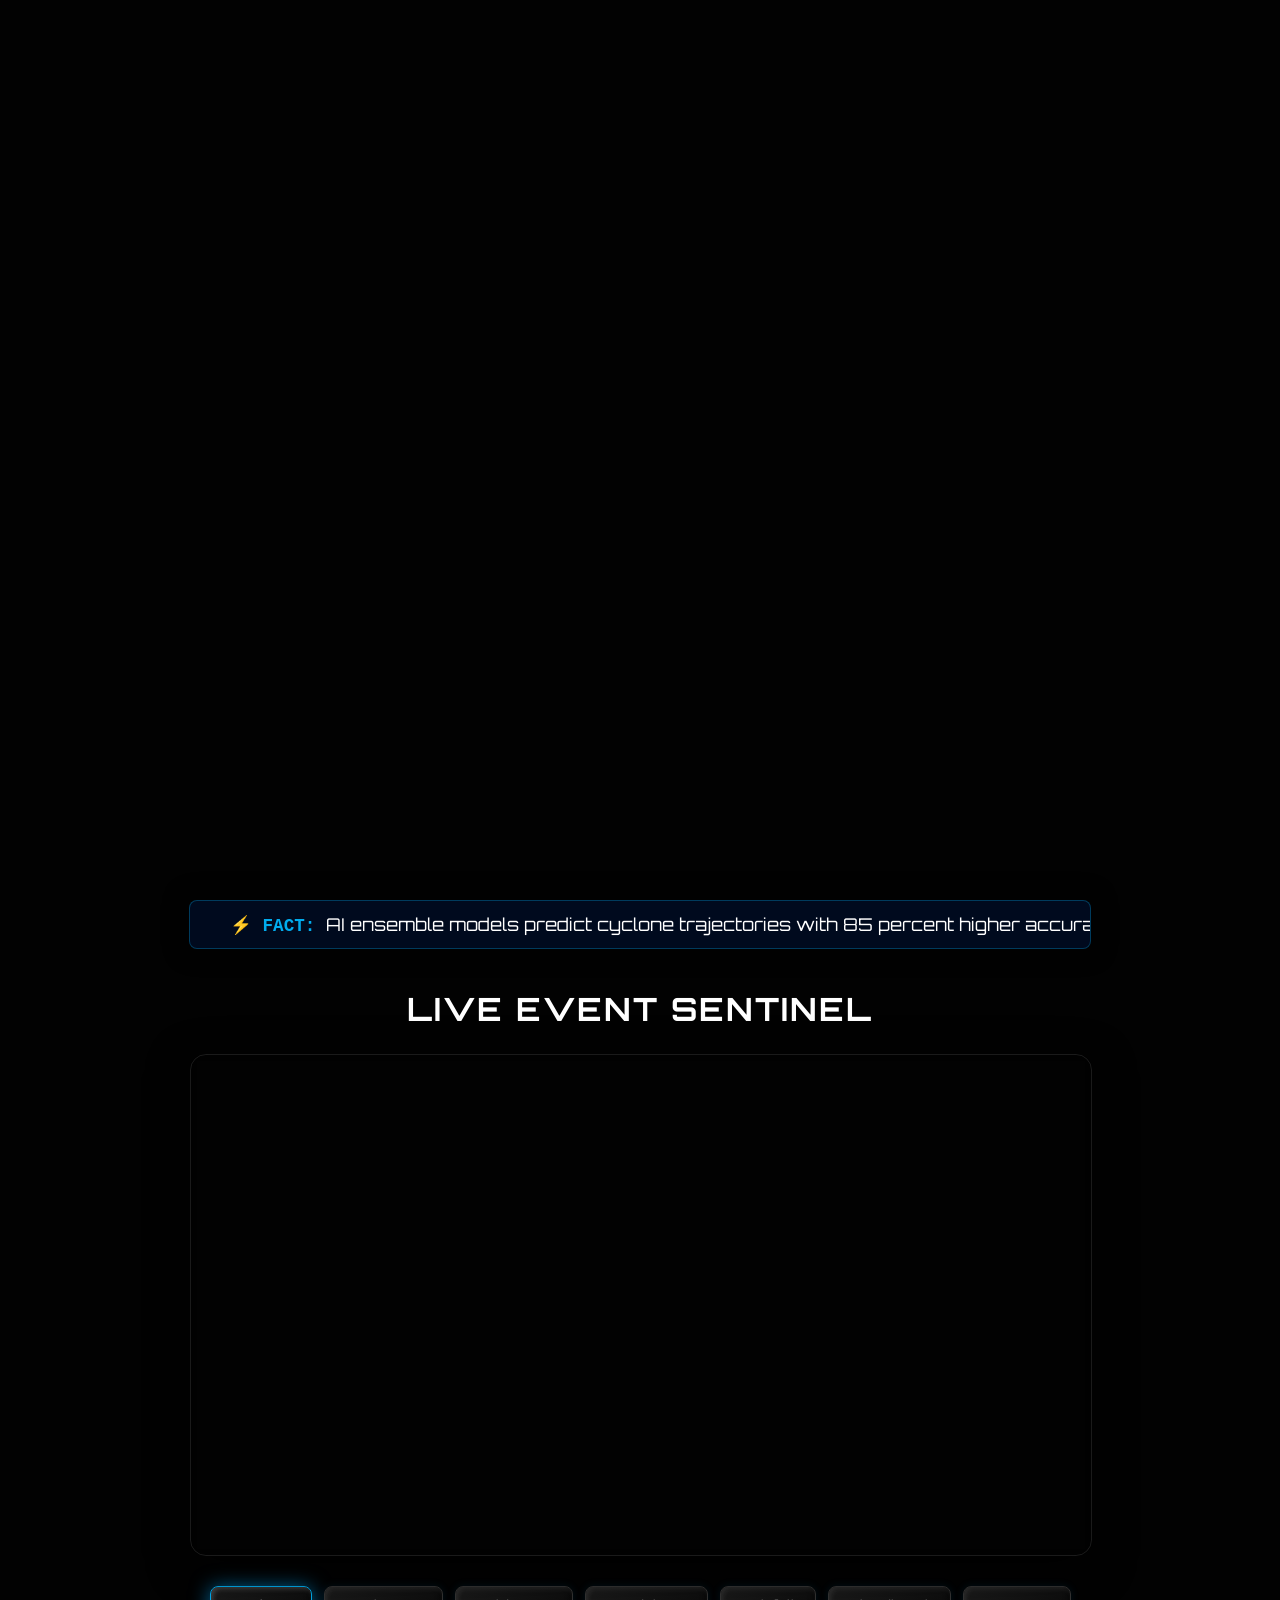
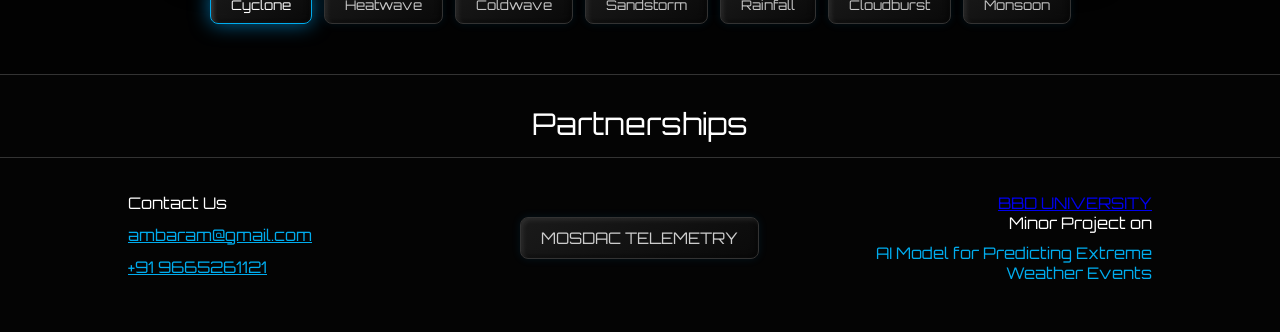
==== commit 1bd0d332: "Project Finishing Touch wind up, Version 4.2.2" ====
--- a/frontend/index.html
+++ b/frontend/index.html
@@ -1,6 +1,5 @@
 <!doctype html>
 <html lang="en">
-
 <head>
     <meta charset="UTF-8" />
     <meta name="viewport" content="width=device-width, initial-scale=1.0" />
@@ -10,27 +9,36 @@
     <link rel="stylesheet" href="header.css">
     <link rel="stylesheet" href="about.css">
 </head>
+<body>
+    <div id="cursor">
+        <div class="ringOuter"></div>
+        <div class="ringInner"></div>
+        <div class="ch"></div>
+        <div class="cv"></div>
+    </div>
 
-<body>
-    <div class="bg-orbit">
+    <div class="bgorbit">
         <div class="earth"></div>
         <div class="satellite"></div>
     </div>
 
-    <div class="header" id="main-header">
+    <div id="endBg"></div>
+
+    <div id="initText">INITIALIZING...</div>
+
+    <div class="header" id="mainHeader">
         <div class="title">
-            <a id="amb" href="#">Ambaram</a>
+            <a id="amb" href="https://github.com/srtsubham/Minor_Project_Ambaram_Sentinel/blob/main/README.md">Ambaram</a>
         </div>
         <div class="menus">
             <a class="btn" href="#">Home</a>
-            <a class="btn" href="https://minorprojectambaramsentinel-nk9ca7aekgnys7z7ebcirf.streamlit.app/"
-                target="_blank">AI Sentinel</a>
+            <a class="btn" href="https://minorprojectambaramsentinel-nk9ca7aekgnys7z7ebcirf.streamlit.app/" target="_blank">AI Sentinel</a>
             <a class="btn" href="about.html">About</a>
         </div>
         <div class="contacts">
             <div class="dropdown">
                 <span>Get Notify On</span>
-                <a class="btn dropdownbtn" href="#"><img id="notify" src="assets/notification-icon-white.png" /></a>
+                <a class="btn dropdownbtn" href="#"><img id="notify" src="assets/telegram-white-3.png" /></a>
             </div>
         </div>
     </div>
@@ -39,99 +47,69 @@
         <div class="content">
             <div id="inov"><p>INNOVATIVE SOLUTION</p></div>
             <div id="intro">Smarter Forecasts</div>
-            <div id="sub-intro">For a world of rising uncertainty</div>
+            <div id="subintro">For a world of rising uncertainty</div>
             <div id="lorem">
-                <p>
-                    Anticipate risk, Protect communities, Act sooner.<br>
-                    Real time intelligence for extreme weather response.<br>
-                    Precision predictions when every minute matters.
-                </p>
+                <p>Anticipate risk, Protect communities, Act sooner.<br>Real time intelligence for extreme weather response.<br>Precision predictions when every minute matters.</p>
             </div>
         </div>
     </div>
 
-    <div id="animation-zone">
-        <div class="sticky-text">
+    <div id="animationZone">
+        <div class="stickytext">
             <h1 id="scrolltext"></h1>
         </div>
     </div>
 
-    <div class="dashboard-zone">
-        <div class="dashboard" style="max-width: 900px; margin: 0 auto; padding-top: 60px">
-            <span class="dashboard-title" style="
-                        display: block;
-                        font-size: 2rem;
-                        color: #fff;
-                        margin-bottom: 25px;
-                        text-align: center;
-                        font-weight: bold;
-                        text-transform: uppercase;
-                        letter-spacing: 2px;
-                    ">LIVE EVENT SENTINEL</span>
+    <div class="dashboardzone">
 
-            <div class="map-wrapper" style="
-                        position: relative;
-                        width: 100%;
-                        height: 500px;
-                        border-radius: 16px;
-                        border: 1px solid rgba(255, 255, 255, 0.1);
-                        box-shadow: 0 10px 40px rgba(0, 0, 0, 0.9);
-                        overflow: hidden;
-                        background: #050505;
-                    ">
-                <iframe id="sentinel-map"
-                    src="https://minorprojectambaramsentinel-nk9ca7aekgnys7z7ebcirf.streamlit.app/?embed=true&embed_options=show_footer=false&view=map&event=cyclone"
-                    style="
-                            position: absolute;
-                            top: 50%;
-                            left: 50%;
-                            width: 110%;
-                            height: 115%;
-                            transform: translate(-50%, -50%);
-                            border: none;
-                            background: transparent;
-                        " allowfullscreen="" loading="lazy">
-                </iframe>
-            </div>
-
-            <div style="
-                        display: flex !important;
-                        flex-direction: row !important;
-                        justify-content: center !important;
-                        align-items: center !important;
-                        gap: 12px !important;
-                        margin-top: 30px !important;
-                        margin-bottom: 50px !important;
-                        width: 100% !important;
-                        flex-wrap: wrap !important;
-                    ">
-                <button class="event-btn active" onclick="switchEvent('cyclone', this)">Cyclone</button>
-                <button class="event-btn" onclick="switchEvent('heatwave', this)">Heatwave</button>
-                <button class="event-btn" onclick="switchEvent('coldwave', this)">Coldwave</button>
-                <button class="event-btn" onclick="switchEvent('sandstorm', this)">Sandstorm</button>
-                <button class="event-btn" onclick="switchEvent('rainfall', this)">Rainfall</button>
-                <button class="event-btn" onclick="switchEvent('cloudburst', this)">Cloudburst</button>
-                <button class="event-btn" onclick="switchEvent('monsoon', this)">Monsoon</button>
+        <div class="factTickerContainer">
+            <div class="factTrack">
+                <div class="factItem">⚡ FACT: <span>AI ensemble models predict cyclone trajectories with 85 percent higher accuracy.</span></div>
+                <div class="factItem">🛰️ ISRO UPDATE: <span>INSAT 3DR provides critical meteorological observations every 15 minutes.</span></div>
+                <div class="factItem">🌍 MOSDAC: <span>The central data repository powering Ambaram predictive intelligence.</span></div>
+                <div class="factItem">🔥 ALERT: <span>Heatwave tracking utilises advanced thermal infrared telemetry from space.</span></div>
+                <div class="factItem">🌧️ METEOROLOGY: <span>Indian monsoon patterns analysed using Neural Networks.</span></div>
+                <div class="factItem">⚡ FACT: <span>AI ensemble models predict cyclone trajectories with 85 percent higher accuracy.</span></div>
+                <div class="factItem">🛰️ ISRO UPDATE: <span>INSAT 3DR provides critical meteorological observations every 15 minutes.</span></div>
+                <div class="factItem">🌍 MOSDAC: <span>The central data repository powering Ambaram predictive intelligence.</span></div>
             </div>
         </div>
 
-        <div class="about-section">
-            <div class="about-tag">Partnerships</div>
+        <div class="dashboard" style="max-width: 900px; margin: 0 auto; padding-top: 10px">
+            <span class="dashboardtitle" style="display: block; font-size: 2rem; color: #fff; margin-bottom: 25px; text-align: center; font-weight: bold; text-transform: uppercase; letter-spacing: 2px;">LIVE EVENT SENTINEL</span>
+
+            <div class="mapwrapper" style="position: relative; width: 100%; height: 500px; border-radius: 16px; border: 1px solid rgba(255, 255, 255, 0.1); box-shadow: 0 10px 40px rgba(0, 0, 0, 0.9); overflow: hidden; background: transparent; backdrop-filter: blur(10px);">
+                <iframe id="sentinelmap" src="https://minorprojectambaramsentinel-nk9ca7aekgnys7z7ebcirf.streamlit.app/?embed=true&embed_options=show_footer=false&view=map&event=cyclone" style="position: absolute; top: 50%; left: 50%; width: 110%; height: 115%; transform: translate(-50%, -50%); border: none; background: transparent;" allowfullscreen="" loading="lazy"></iframe>
+            </div>
+
+            <div style="display: flex !important; flex-direction: row !important; justify-content: center !important; align-items: center !important; gap: 12px !important; margin-top: 30px !important; margin-bottom: 50px !important; width: 100% !important; flex-wrap: wrap !important;">
+                <button class="eventbtn active" onclick="switchEvent('cyclone', this)">Cyclone</button>
+                <button class="eventbtn" onclick="switchEvent('heatwave', this)">Heatwave</button>
+                <button class="eventbtn" onclick="switchEvent('coldwave', this)">Coldwave</button>
+                <button class="eventbtn" onclick="switchEvent('sandstorm', this)">Sandstorm</button>
+                <button class="eventbtn" onclick="switchEvent('rainfall', this)">Rainfall</button>
+                <button class="eventbtn" onclick="switchEvent('cloudburst', this)">Cloudburst</button>
+                <button class="eventbtn" onclick="switchEvent('monsoon', this)">Monsoon</button>
+            </div>
+        </div>
+
+        <div class="aboutsection">
+            <div class="abouttag">Partnerships</div>
             <hr />
-            <div class="about-content">
-                <div class="contact-us">
-                    <div class="cont-us">
+            <div class="aboutcontent">
+                <div class="contactus">
+                    <div class="contus">
                         Contact Us
                         <a href="mailto:ambaram@gmail.com">ambaram@gmail.com</a>
                         <a href="">+91 9665261121</a>
                     </div>
                 </div>
-                <div class="mosdac-container" style="display:flex; justify-content:center; align-items:center;">
-                    <a class="mosdac-btn" href="https://www.mosdac.gov.in/" target="_blank">MOSDAC TELEMETRY</a>
+                <div class="mosdaccontainer" style="display:flex; justify-content:center; align-items:center;">
+                    <a class="mosdacbtn" href="https://www.mosdac.gov.in/" target="_blank">MOSDAC TELEMETRY</a>
                 </div>
                 <div class="university">
-                    <div class="uni-cont">
-                        <div class="bbd-logo">
+                    <div class="unicont">
+                        <div class="bbdlogo">
                             <a href="https://bbdu.ac.in">BBD UNIVERSITY</a>
                         </div>
                         <div>
@@ -145,19 +123,18 @@
     </div>
 
     <script>
-        function switchEvent(e, b) {
-            let i = document.getElementById("sentinel-map");
-            let c = new Date().getTime();
-            i.src = "https://minorprojectambaramsentinel-nk9ca7aekgnys7z7ebcirf.streamlit.app/?embed=true&embed_options=show_footer=false&view=map&event=" + e + "&cb=" + c;
+        function switchEvent(a, b) {
+            let c = document.getElementById("sentinelmap");
+            let d = new Date().getTime();
+            c.src = "https://minorprojectambaramsentinel-nk9ca7aekgnys7z7ebcirf.streamlit.app/?embed=true&embed_options=show_footer=false&view=map&event=" + a + "&cb=" + d;
 
-            let k = document.getElementsByClassName("event-btn");
-            for (let j = 0; j < k.length; j++) {
-                k[j].classList.remove("active");
+            let e = document.getElementsByClassName("eventbtn");
+            for (let f = 0; f < e.length; f++) {
+                e[f].classList.remove("active");
             }
             b.classList.add("active");
         }
     </script>
     <script src="script.js"></script>
 </body>
-
 </html>
--- a/frontend/ambaram.css
+++ b/frontend/ambaram.css
@@ -4,16 +4,82 @@
     margin: 0;
     color: #fff;
     overflow-x: hidden;
-}
-
-/* Cosmos & Stars Implementation */
-.bg-orbit {
+    cursor: none;
+}
+
+#cursor {
+    position: fixed;
+    width: 50px;
+    height: 50px;
+    pointer-events: none;
+    z-index: 9999;
+    transform: translate(-50%, -50%);
+    transition: transform 0.1s, opacity 0.1s;
+    display: flex;
+    justify-content: center;
+    align-items: center;
+}
+
+.ringOuter {
+    position: absolute;
+    width: 100%;
+    height: 100%;
+    border: 2px solid rgba(0, 172, 238, 0.5);
+    border-radius: 50%;
+    box-shadow: 0 0 15px rgba(0, 172, 238, 0.3), inset 0 0 15px rgba(0, 172, 238, 0.3);
+    transition: all 0.2s;
+}
+
+.ringInner {
+    position: absolute;
+    width: 24px;
+    height: 24px;
+    border: 2px solid rgba(0, 172, 238, 0.8);
+    border-radius: 50%;
+    box-shadow: 0 0 8px rgba(0, 172, 238, 0.6), inset 0 0 8px rgba(0, 172, 238, 0.6);
+    transition: all 0.2s;
+}
+
+.ch {
+    position: absolute;
+    width: 100%;
+    height: 2px;
+    background: rgba(0, 172, 238, 0.9);
+    box-shadow: 0 0 5px rgba(0, 172, 238, 0.8);
+    transition: all 0.2s;
+}
+
+.cv {
+    position: absolute;
+    width: 2px;
+    height: 100%;
+    background: rgba(0, 172, 238, 0.9);
+    box-shadow: 0 0 5px rgba(0, 172, 238, 0.8);
+    transition: all 0.2s;
+}
+
+.cclick {
+    transform: translate(-50%, -50%) scale(0.6) !important;
+}
+
+.cclick .ringOuter {
+    border-color: #fff;
+    box-shadow: 0 0 25px #00acee, inset 0 0 25px #00acee;
+}
+
+.cclick .ringInner, .cclick .ch, .cclick .cv {
+    background: #fff;
+    border-color: #fff;
+    box-shadow: 0 0 15px #fff;
+}
+
+.bgorbit {
     position: fixed;
     top: 0;
     left: 0;
     width: 100vw;
     height: 100vh;
-    z-index: -1;
+    z-index: -3;
     background-color: #020202;
     background-image:
         radial-gradient(2px 2px at 20px 30px, #eee, rgba(0,0,0,0)),
@@ -24,11 +90,11 @@
         radial-gradient(2px 2px at 160px 120px, #ddd, rgba(0,0,0,0));
     background-repeat: repeat;
     background-size: 200px 200px;
-    animation: stars-twinkle 4s infinite alternate;
-}
-
-@keyframes stars-twinkle {
-    0% { opacity: 0.8; }
+    animation: stars 4s infinite alternate;
+}
+
+@keyframes stars {
+    0% { opacity: 0.7; }
     100% { opacity: 1; }
 }
 
@@ -51,21 +117,48 @@
     position: absolute;
     top: 50%;
     left: 50%;
-    width: 6px;
-    height: 6px;
+    width: 12px;
+    height: 12px;
     background: #fff;
     border-radius: 50%;
-    box-shadow: 0 0 10px #fff, 0 0 20px #00acee;
-    transform-origin: -220px center;
-    animation: orb 12s linear infinite;
-}
-
-@keyframes orb {
-    from { transform: translateY(-50%) rotate(0deg); }
-    to { transform: translateY(-50%) rotate(360deg); }
-}
-
-/* Zone 1: Landing */
+    box-shadow: 0 0 15px #fff, 0 0 25px #00acee;
+}
+
+#endBg {
+    position: fixed;
+    top: 0;
+    left: 0;
+    width: 100vw;
+    height: 100vh;
+    z-index: -2;
+    opacity: 0;
+    background-color: transparent;
+    background-image:
+        url('assets/earth-horizon.jpg'),
+        radial-gradient(circle at 80% 45%, rgba(255, 255, 255, 1) 0%, rgba(0, 172, 238, 0.8) 5%, transparent 35%),
+        radial-gradient(ellipse at 50% 100%, rgba(0, 172, 238, 0.4) 0%, transparent 40%),
+        radial-gradient(ellipse at 50% 120%, #000510 40%, transparent 41%);
+    background-size: cover;
+    background-position: center;
+    background-repeat: no-repeat;
+    background-blend-mode: screen;
+}
+
+#initText {
+    position: fixed;
+    top: 50%;
+    left: 50%;
+    transform: translate(-50%, -50%);
+    font-size: 5rem;
+    color: #fff;
+    text-shadow: 0 0 20px #00acee, 0 0 40px #00acee, 0 0 80px #00acee;
+    letter-spacing: 12px;
+    z-index: 50;
+    opacity: 0;
+    pointer-events: none;
+    font-weight: bold;
+}
+
 .container {
     height: 100vh;
     display: flex;
@@ -81,14 +174,19 @@
     margin: 10px 0;
 }
 
-/* Zone 2: Animation */
-#animation-zone {
-    height: 300vh; /* Gives you plenty of scroll room for the typing effect */
+#subintro {
+    font-size: 2rem;
+    color: white;
+    text-shadow: 3px 5px 10px rgba(0, 0, 0, 0.7);
+}
+
+#animationZone {
+    height: 350vh;
     position: relative;
     width: 100%;
 }
 
-.sticky-text {
+.stickytext {
     position: sticky;
     top: 50%;
     transform: translateY(-50%);
@@ -99,24 +197,64 @@
 }
 
 #scrolltext {
-    font-size: 2.8rem;
-    color: #00acee;
-    text-shadow: 0 0 20px rgba(0, 170, 255, 0.5);
+    font-size: 3.5rem;
+    color: #ffffff;
+    text-shadow: 0 0 20px rgba(255, 255, 255, 0.8), 0 0 40px rgba(0, 172, 238, 0.5);
     margin: 0;
-    min-height: 4rem; /* Prevents layout jump */
-}
-
-/* Zone 3: Dashboard & Footer */
-.dashboard-zone {
+    min-height: 4rem;
+}
+
+.dashboardzone {
     position: relative;
-    background: linear-gradient(to bottom, rgba(5,5,5,0.5), rgba(5,5,5,1) 20%);
+    background: transparent;
     min-height: 100vh;
     z-index: 10;
-    backdrop-filter: blur(10px);
-}
-
-/* General UI Elements */
-.btn, .event-btn, .mosdac-btn {
+}
+
+.factTickerContainer {
+    width: 100%;
+    max-width: 900px;
+    margin: 0 auto 30px auto;
+    overflow: hidden;
+    background: rgba(0, 17, 51, 0.6);
+    border: 1px solid rgba(0, 172, 238, 0.3);
+    border-radius: 8px;
+    padding: 12px 0;
+    box-shadow: 0 0 25px rgba(0,0,0,0.8);
+    backdrop-filter: blur(5px);
+}
+
+.factTrack {
+    display: flex;
+    white-space: nowrap;
+    animation: scrollFacts 35s linear infinite;
+}
+
+.factTrack:hover {
+    animation-play-state: paused;
+}
+
+.factItem {
+    display: inline-block;
+    padding: 0 40px;
+    color: #00acee;
+    font-size: 1.1rem;
+    font-family: monospace;
+    font-weight: bold;
+}
+
+.factItem span {
+    color: #fff;
+    font-family: 'Orbitron', sans-serif;
+    font-weight: normal;
+}
+
+@keyframes scrollFacts {
+    0% { transform: translateX(0); }
+    100% { transform: translateX(-50%); }
+}
+
+.btn, .eventbtn, .mosdacbtn {
     font-family: 'Orbitron', sans-serif !important;
     background: linear-gradient(145deg, #1a1a1a, #0a0a0a) !important;
     border: 1px solid #333 !important;
@@ -125,25 +263,27 @@
     color: #ccc !important;
     transition: 0.3s !important;
     padding: 10px 20px;
-    cursor: pointer;
+    cursor: none;
     text-decoration: none;
 }
 
-.btn:hover, .event-btn:hover, .event-btn.active, .mosdac-btn:hover {
+.btn:hover, .eventbtn:hover, .eventbtn.active, .mosdacbtn:hover {
     box-shadow: inset 2px 2px 5px rgba(255,255,255,0.2), inset -2px -2px 5px rgba(0,0,0,0.5), 0 0 20px rgba(0, 170, 255, 0.6) !important;
     color: #fff !important;
     border-color: #00acee !important;
 }
 
-.about-section {
+.aboutsection {
     border-top: 1px solid #333;
     display: flex;
     flex-direction: column;
     gap: 15px;
     padding-bottom: 50px;
-}
-
-.about-tag {
+    background: rgba(5, 5, 5, 0.8);
+    backdrop-filter: blur(10px);
+}
+
+.abouttag {
     color: white;
     font-size: 30px;
     display: flex;
@@ -160,7 +300,7 @@
     margin: 0;
 }
 
-.about-content {
+.aboutcontent {
     display: grid;
     grid-template-columns: 1fr 1fr 1fr;
     margin-left: 10vw;
@@ -168,7 +308,7 @@
     margin-top: 20px;
 }
 
-.cont-us {
+.contus {
     display: flex;
     flex-direction: column;
     align-items: start;
@@ -176,9 +316,10 @@
     gap: 12px;
 }
 
-.cont-us a {
+.contus a {
     color: #00acee;
     font-size: 1rem;
+    cursor: none;
 }
 
 .university {
@@ -187,7 +328,7 @@
     align-items: end;
 }
 
-.uni-cont div {
+.unicont div {
     display: flex;
     flex-direction: column;
     align-items: end;
@@ -195,6 +336,6 @@
     text-align: right;
 }
 
-.uni-cont span {
+.unicont span {
     color: #00acee;
 }
--- a/frontend/about.css
+++ b/frontend/about.css
@@ -1,18 +1,193 @@
 body {
-    background-color: #050505;
+    background-color: #020202;
     color: #fff;
     font-family: 'Orbitron', sans-serif;
     margin: 0;
     padding-top: 50px;
-}
-
-.nav-container {
-    display: flex;
-    justify-content: center;
-    margin-bottom: 50px;
-}
-
-.nav-btn {
+    cursor: none;
+    min-height: 100vh;
+    overflow-x: hidden;
+}
+
+#cursor {
+    position: fixed;
+    width: 50px;
+    height: 50px;
+    pointer-events: none;
+    z-index: 9999;
+    transform: translate(-50%, -50%);
+    transition: transform 0.1s, opacity 0.1s;
+    display: flex;
+    justify-content: center;
+    align-items: center;
+}
+
+.ringOuter {
+    position: absolute;
+    width: 100%;
+    height: 100%;
+    border: 2px solid rgba(0, 172, 238, 0.5);
+    border-radius: 50%;
+    box-shadow: 0 0 15px rgba(0, 172, 238, 0.3), inset 0 0 15px rgba(0, 172, 238, 0.3);
+    transition: all 0.2s;
+}
+
+.ringInner {
+    position: absolute;
+    width: 24px;
+    height: 24px;
+    border: 2px solid rgba(0, 172, 238, 0.8);
+    border-radius: 50%;
+    box-shadow: 0 0 8px rgba(0, 172, 238, 0.6), inset 0 0 8px rgba(0, 172, 238, 0.6);
+    transition: all 0.2s;
+}
+
+.ch {
+    position: absolute;
+    width: 100%;
+    height: 2px;
+    background: rgba(0, 172, 238, 0.9);
+    box-shadow: 0 0 5px rgba(0, 172, 238, 0.8);
+    transition: all 0.2s;
+}
+
+.cv {
+    position: absolute;
+    width: 2px;
+    height: 100%;
+    background: rgba(0, 172, 238, 0.9);
+    box-shadow: 0 0 5px rgba(0, 172, 238, 0.8);
+    transition: all 0.2s;
+}
+
+.cclick {
+    transform: translate(-50%, -50%) scale(0.6) !important;
+}
+
+.cclick .ringOuter {
+    border-color: #fff;
+    box-shadow: 0 0 25px #00acee, inset 0 0 25px #00acee;
+}
+
+.cclick .ringInner, .cclick .ch, .cclick .cv {
+    background: #fff;
+    border-color: #fff;
+    box-shadow: 0 0 15px #fff;
+}
+
+.bgorbit {
+    position: fixed;
+    top: 0;
+    left: 0;
+    width: 100vw;
+    height: 100vh;
+    z-index: -2;
+    background-color: #020202;
+    background-image:
+        radial-gradient(2px 2px at 20px 30px, #eee, rgba(0,0,0,0)),
+        radial-gradient(2px 2px at 40px 70px, #fff, rgba(0,0,0,0)),
+        radial-gradient(2px 2px at 50px 160px, #ddd, rgba(0,0,0,0)),
+        radial-gradient(2px 2px at 90px 40px, #fff, rgba(0,0,0,0)),
+        radial-gradient(2px 2px at 130px 80px, #fff, rgba(0,0,0,0)),
+        radial-gradient(2px 2px at 160px 120px, #ddd, rgba(0,0,0,0));
+    background-repeat: repeat;
+    background-size: 200px 200px;
+}
+
+#iss {
+    position: fixed;
+    top: 50%;
+    left: 50%;
+    width: 1200px;
+    height: 400px;
+    transform-style: preserve-3d;
+    z-index: -1;
+    pointer-events: none;
+    opacity: 0.9;
+}
+
+.issCore {
+    position: absolute;
+    top: 50%;
+    left: 50%;
+    width: 140px;
+    height: 400px;
+    transform: translate(-50%, -50%);
+    transform-style: preserve-3d;
+}
+
+.issCore .face {
+    position: absolute;
+    background: linear-gradient(145deg, #777, #bbb, #777);
+    border: 3px solid #333;
+    box-shadow: inset 0 0 20px rgba(0,0,0,0.9), 0 0 30px rgba(0, 172, 238, 0.5);
+}
+
+.issCore .front  { width: 140px; height: 400px; transform: translateZ(70px); }
+.issCore .back   { width: 140px; height: 400px; transform: translateZ(-70px) rotateY(180deg); }
+.issCore .left   { width: 140px; height: 400px; transform: translateX(-70px) rotateY(-90deg); }
+.issCore .right  { width: 140px; height: 400px; transform: translateX(70px) rotateY(90deg); }
+.issCore .top    { width: 140px; height: 140px; transform: translateY(-70px) rotateX(90deg); }
+.issCore .bottom { width: 140px; height: 140px; transform: translateY(330px) rotateX(-90deg); }
+
+.issTruss {
+    position: absolute;
+    top: 50%;
+    left: 50%;
+    width: 1100px;
+    height: 24px;
+    transform: translate(-50%, -50%);
+    transform-style: preserve-3d;
+}
+
+.issTruss .face {
+    position: absolute;
+    background: #333;
+    border: 2px solid #111;
+}
+
+.issTruss .front  { width: 1100px; height: 24px; transform: translateZ(12px); }
+.issTruss .back   { width: 1100px; height: 24px; transform: translateZ(-12px) rotateY(180deg); }
+.issTruss .top    { width: 1100px; height: 24px; transform: translateY(-12px) rotateX(90deg); }
+.issTruss .bottom { width: 1100px; height: 24px; transform: translateY(12px) rotateX(-90deg); }
+
+.issPanels {
+    position: absolute;
+    top: 50%;
+    width: 440px;
+    height: 280px;
+    transform-style: preserve-3d;
+    display: flex;
+    justify-content: space-between;
+}
+
+.issPanels.left {
+    right: 50%;
+    margin-right: 180px;
+    transform: translateY(-50%) rotateX(25deg);
+}
+
+.issPanels.right {
+    left: 50%;
+    margin-left: 180px;
+    transform: translateY(-50%) rotateX(-25deg);
+}
+
+.panel {
+    width: 200px;
+    height: 280px;
+    background: repeating-linear-gradient(0deg, #001133, #001133 22px, #00acee 22px, #00acee 26px);
+    border: 5px solid #555;
+    box-shadow: 0 0 45px rgba(0, 172, 238, 0.4);
+}
+
+.navcontainer {
+    display: flex;
+    justify-content: center;
+    margin-bottom: 80px;
+}
+
+.navbtn {
     background: linear-gradient(145deg, #1a1a1a, #0a0a0a);
     border: 1px solid #333;
     box-shadow: inset 2px 2px 5px rgba(255,255,255,0.1), inset -2px -2px 5px rgba(0,0,0,0.5), 0 0 10px rgba(0, 170, 255, 0.1);
@@ -21,57 +196,79 @@
     padding: 15px 30px;
     text-decoration: none;
     transition: 0.3s;
-}
-
-.nav-btn:hover {
+    cursor: none;
+}
+
+.navbtn:hover {
     box-shadow: inset 2px 2px 5px rgba(255,255,255,0.2), inset -2px -2px 5px rgba(0,0,0,0.5), 0 0 20px rgba(0, 170, 255, 0.6);
     color: #fff;
     border-color: #00acee;
 }
 
-.team-container {
-    display: grid;
-    grid-template-columns: repeat(auto-fit, minmax(250px, 1fr));
-    gap: 30px;
-    padding: 0 12vw;
+.teamcontainer {
+    display: flex;
+    flex-wrap: wrap;
+    justify-content: center;
+    gap: 40px;
+    padding: 0 10vw;
 }
 
 .card {
-    background: linear-gradient(145deg, #1a1a1a, #0a0a0a);
+    background: transparent;
+    width: 280px;
+    height: 350px;
+    border-radius: 15px;
+    perspective: 1000px;
+    transition: transform 0.1s;
+    transform-style: preserve-3d;
+}
+
+.inner {
+    width: 100%;
+    height: 100%;
+    background: linear-gradient(145deg, #111, #050505);
     border: 1px solid #333;
-    box-shadow: inset 2px 2px 5px rgba(255,255,255,0.1), inset -2px -2px 5px rgba(0,0,0,0.5), 0 0 15px rgba(0, 170, 255, 0.1);
-    border-radius: 12px;
-    padding: 40px 20px;
+    box-shadow: 0 10px 30px rgba(0,0,0,0.8), inset 0 0 20px rgba(0,170,255,0.05);
+    border-radius: 15px;
+    display: flex;
+    flex-direction: column;
+    justify-content: center;
+    align-items: center;
     text-align: center;
-    transition: 0.3s;
-}
-
-.card:hover {
-    box-shadow: inset 2px 2px 5px rgba(255,255,255,0.2), inset -2px -2px 5px rgba(0,0,0,0.5), 0 0 25px rgba(0, 170, 255, 0.8);
-    transform: translateY(-10px);
+    transform: translateZ(30px);
+}
+
+.card:hover .inner {
     border-color: #00acee;
-}
-
-.card h3 {
+    box-shadow: 0 15px 40px rgba(0,170,255,0.2), inset 0 0 30px rgba(0,170,255,0.1);
+}
+
+.inner h3 {
     color: #fff;
     margin-bottom: 10px;
-}
-
-.card p {
-    color: #888;
-    margin-bottom: 25px;
-}
-
-.card a {
+    font-size: 1.2rem;
+    transform: translateZ(40px);
+}
+
+.inner p {
+    color: #00acee;
+    margin-bottom: 30px;
+    font-size: 0.9rem;
+    transform: translateZ(35px);
+}
+
+.inner a {
     display: inline-block;
-    margin: 0 10px;
-    color: #00acee;
+    margin: 5px 0;
+    color: #ccc;
     text-decoration: none;
     font-size: 0.9rem;
     transition: 0.3s;
-}
-
-.card a:hover {
+    transform: translateZ(30px);
+    cursor: none;
+}
+
+.inner a:hover {
     color: #fff;
     text-shadow: 0 0 10px #00acee;
 }
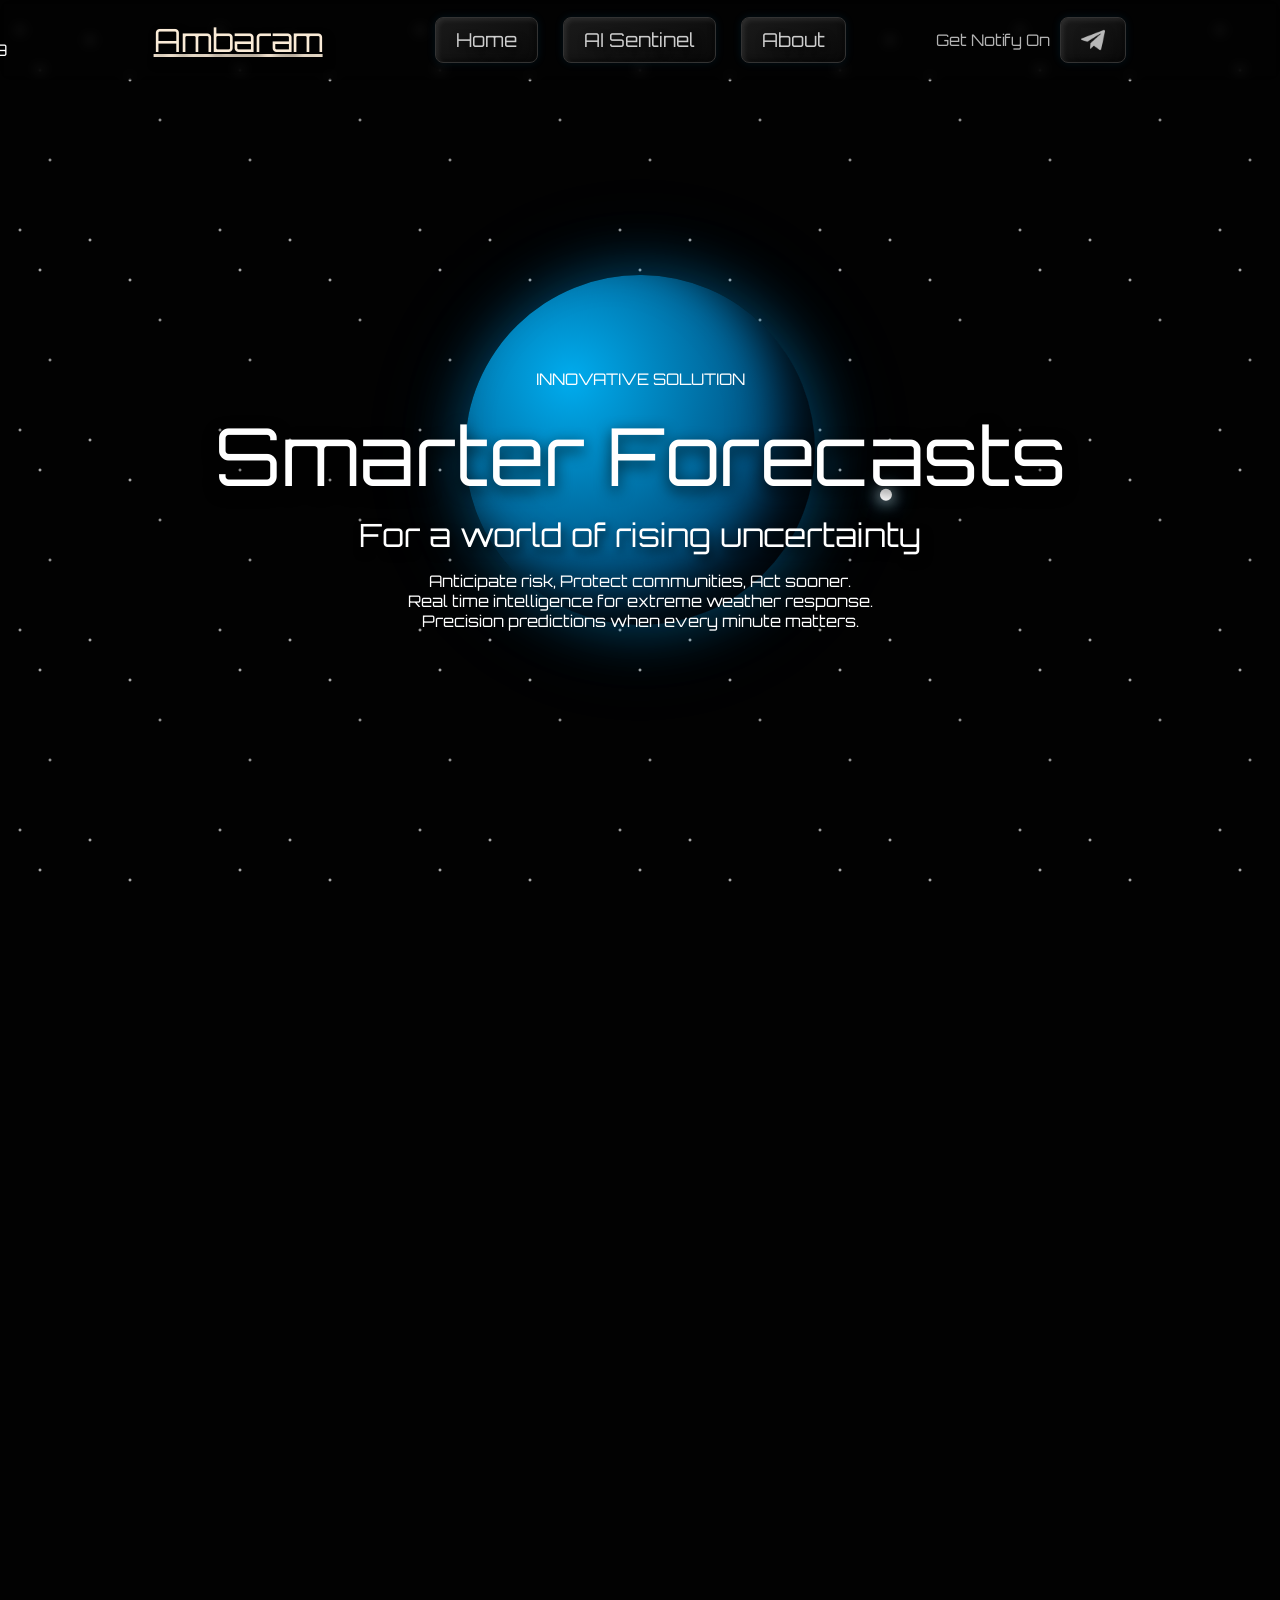
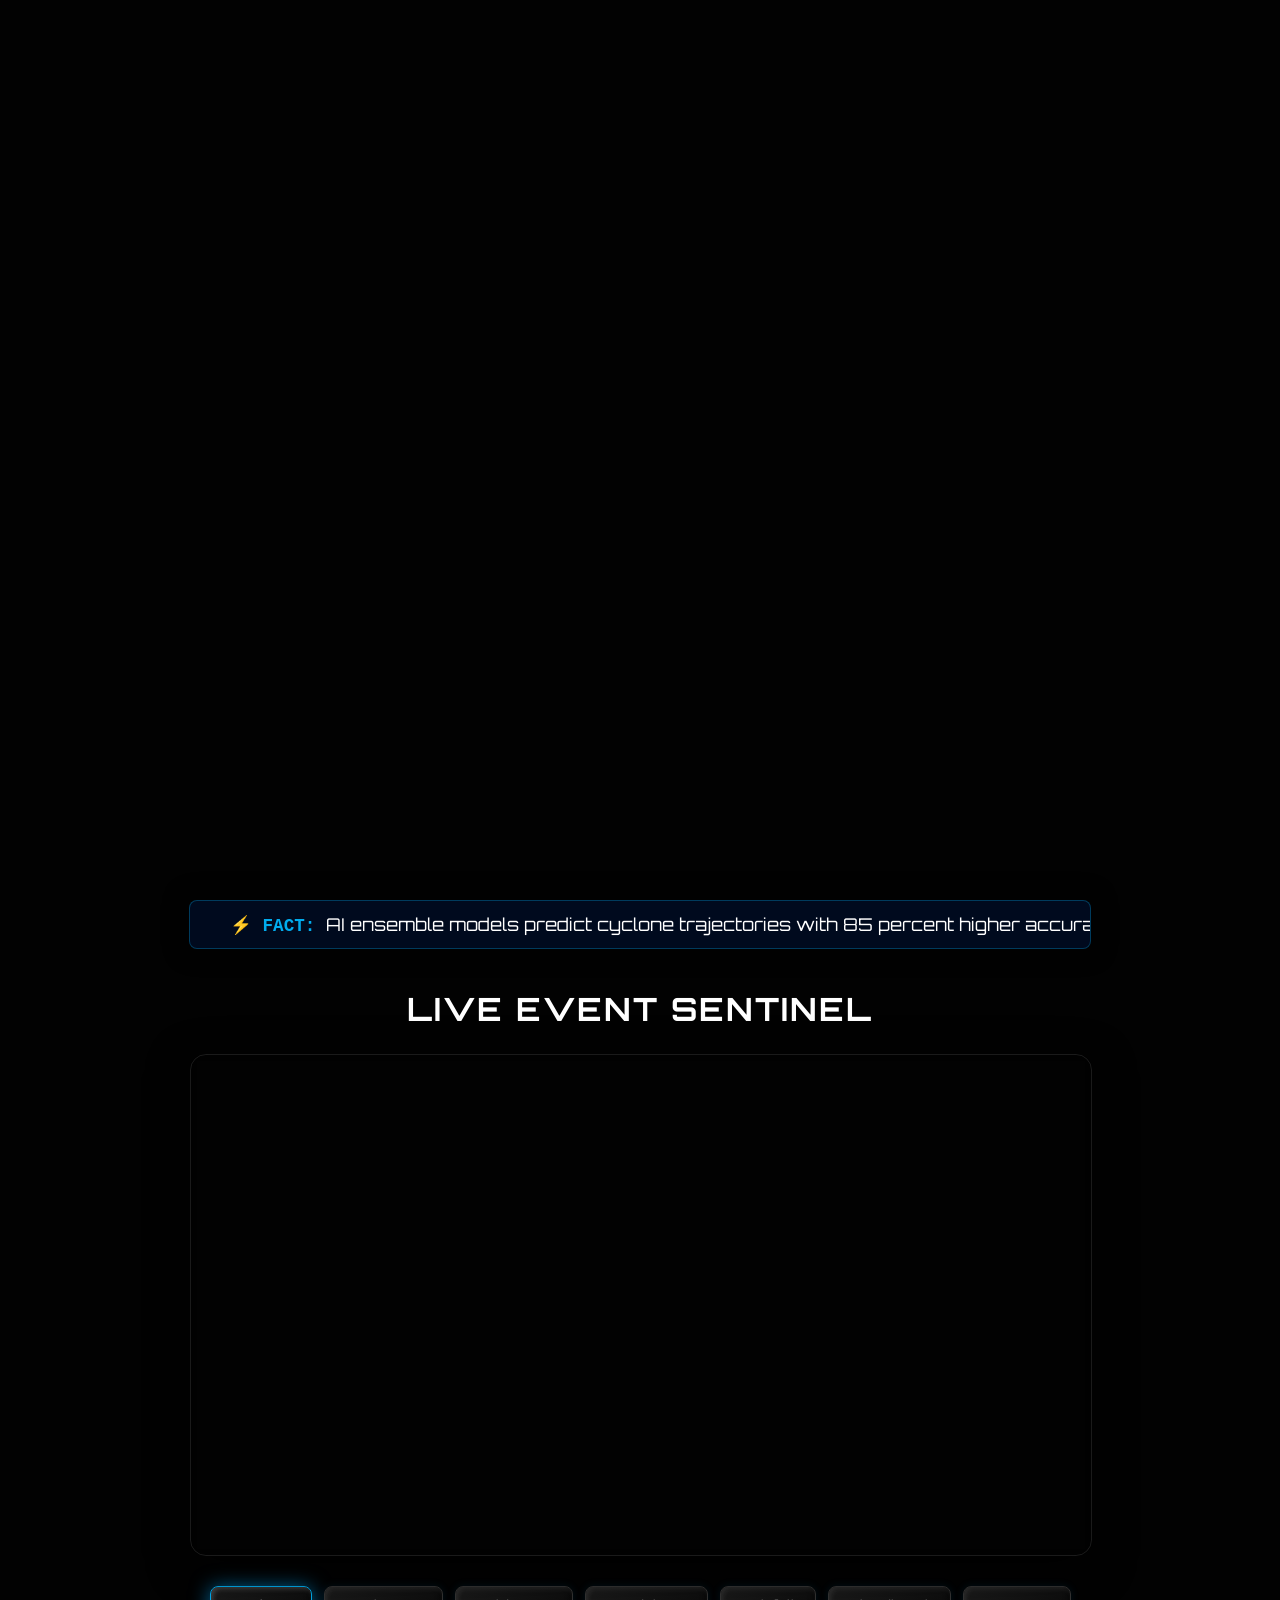
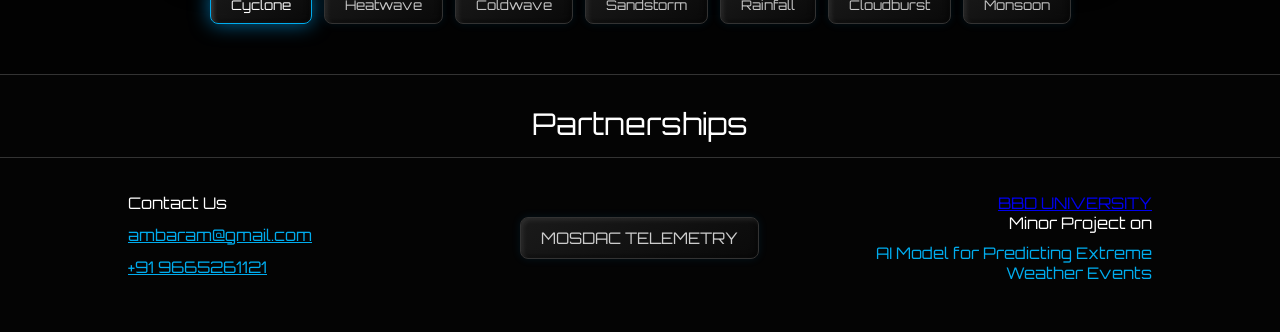
==== commit 323294d5: "Basic bug fixes." ====
--- a/frontend/index.html
+++ b/frontend/index.html
@@ -11,10 +11,7 @@
 </head>
 <body>
     <div id="cursor">
-        <div class="ringOuter"></div>
-        <div class="ringInner"></div>
-        <div class="ch"></div>
-        <div class="cv"></div>
+        9
     </div>
 
     <div class="bgorbit">
